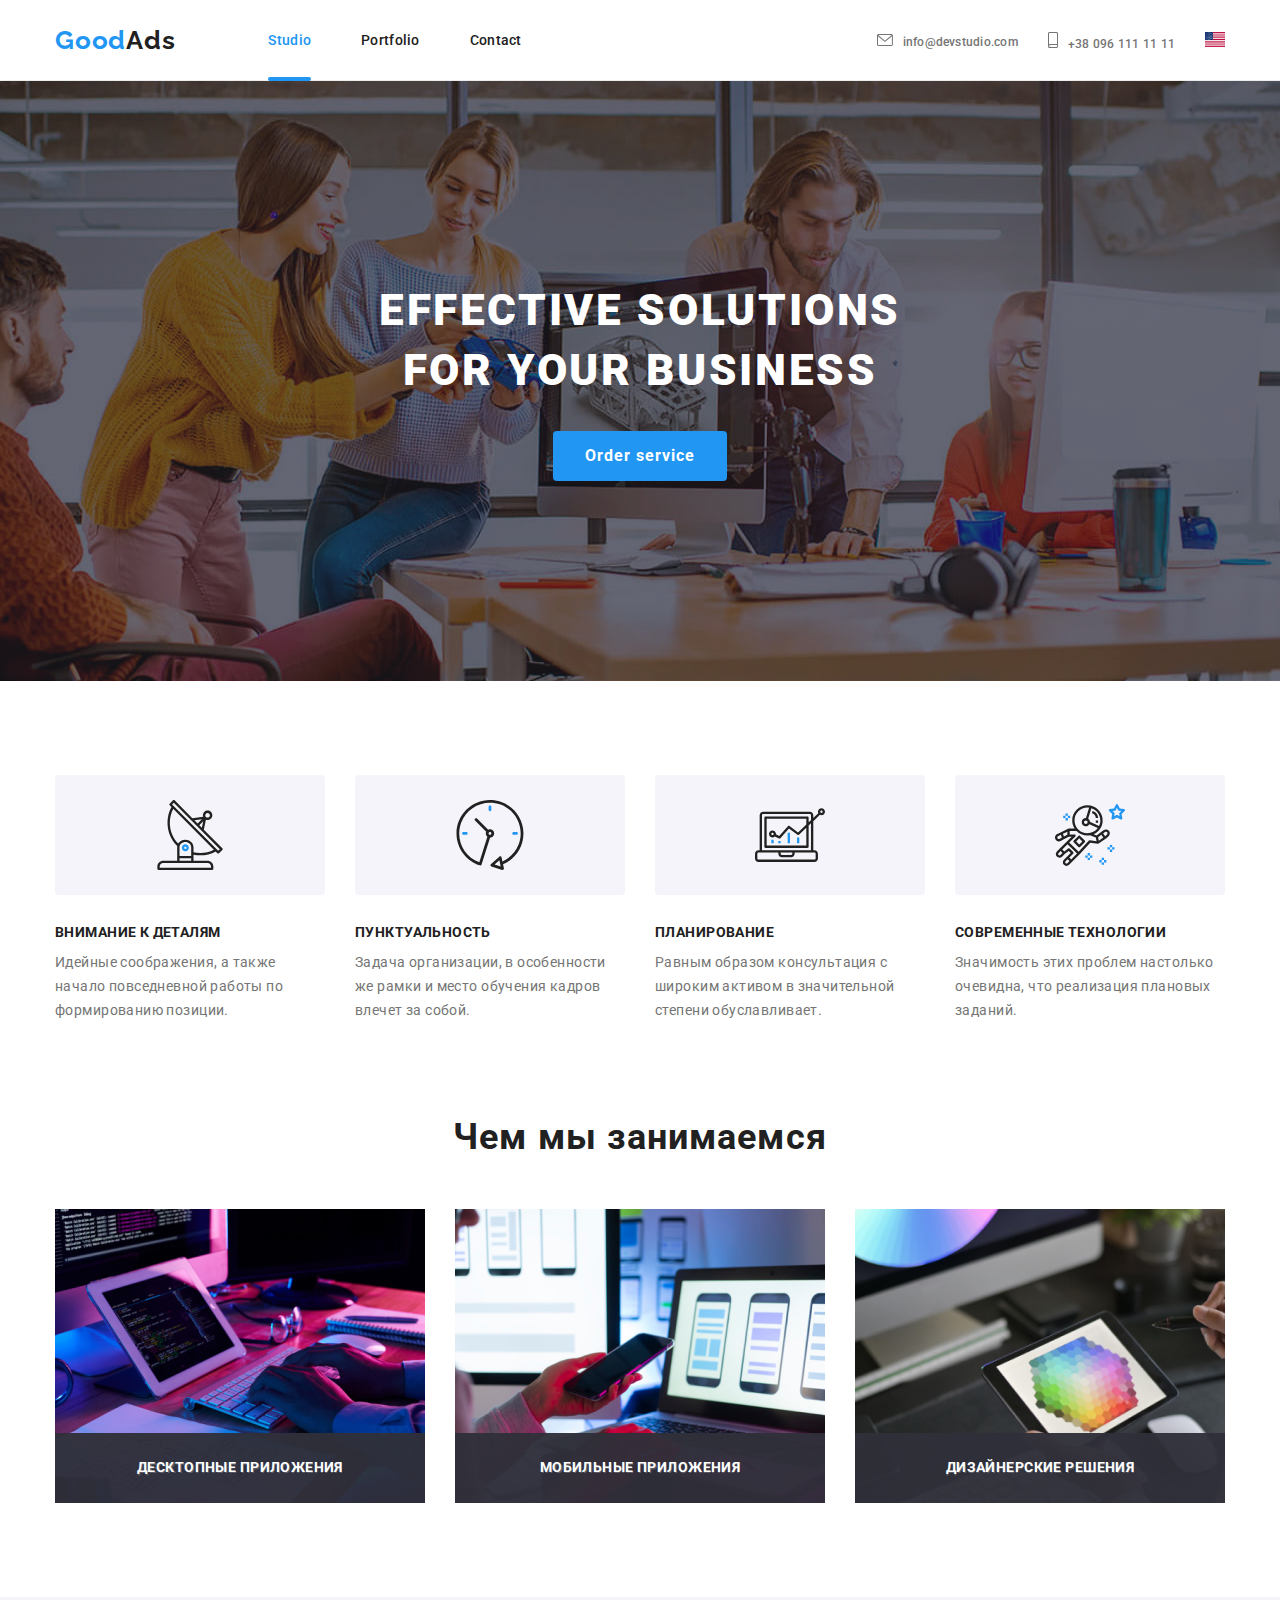
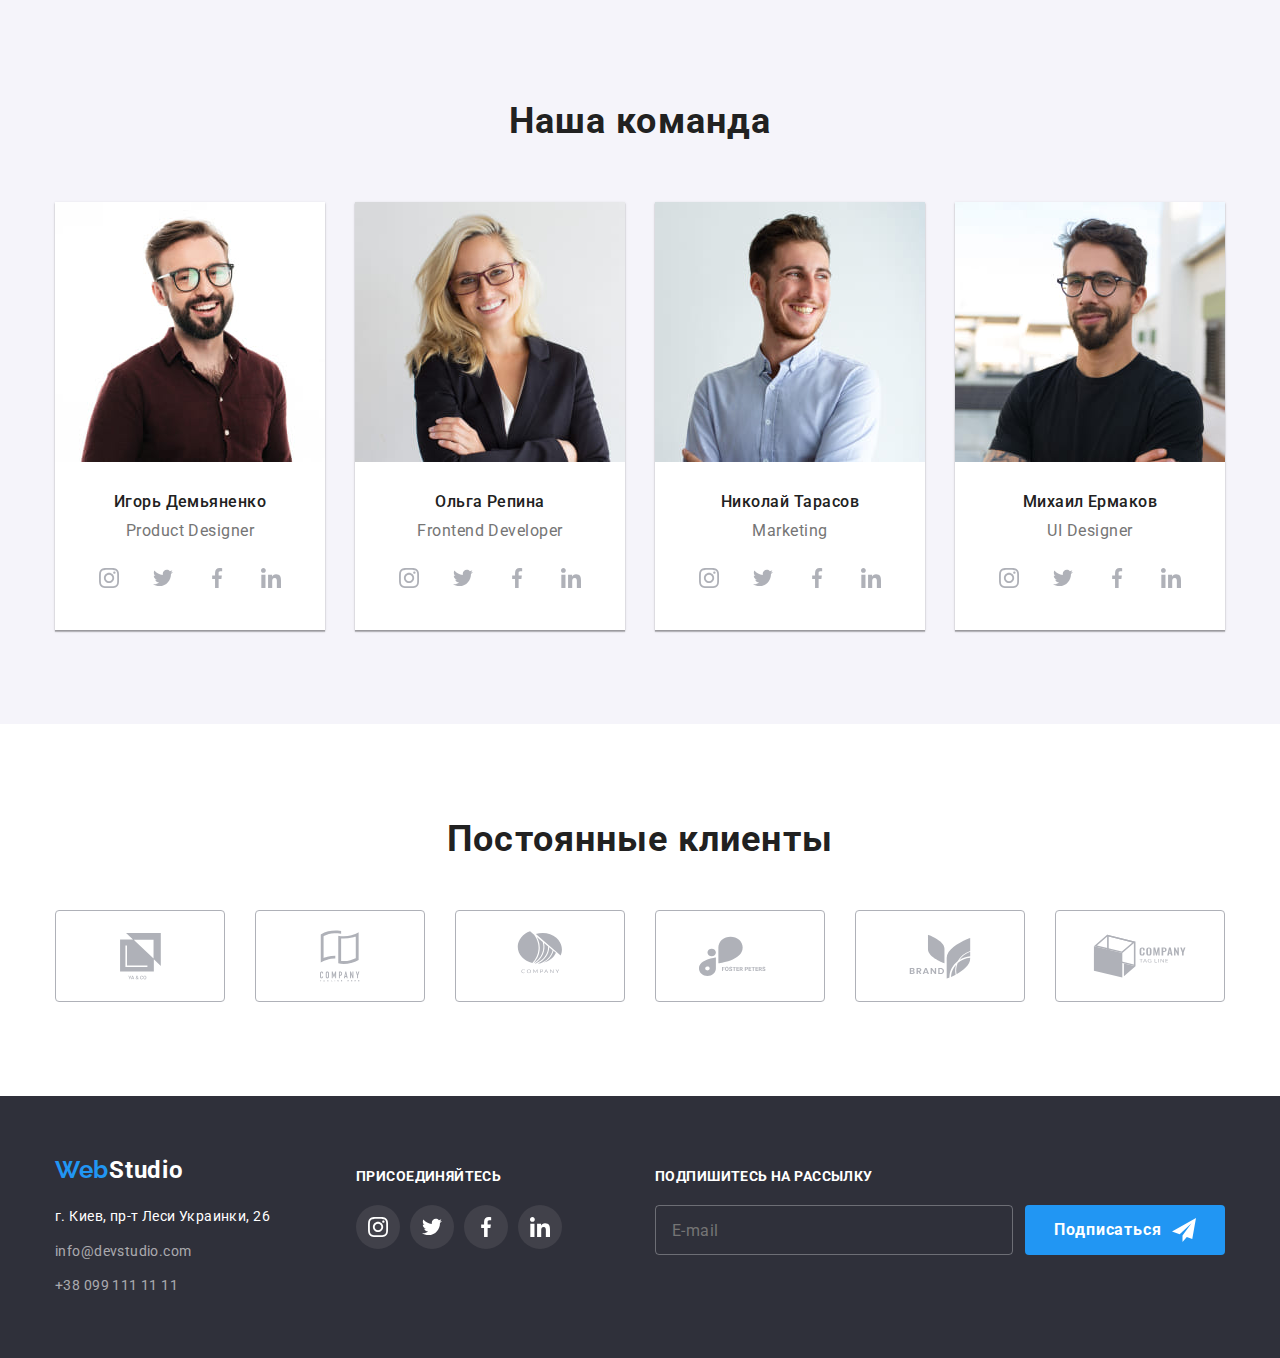
==== en/index.html @ 4e16be20 "Поправил пути" ====
<!DOCTYPE html>
<html lang="en">
<head>
    <meta charset="UTF-8">
    <meta http-equiv="X-UA-Compatible" content="IE=edge">
    <meta name="viewport" content="width=device-width, initial-scale=1.0" />
    <title>WebStudio</title>
    <link rel="preconnect" href="https://fonts.googleapis.com">
    <link rel="preconnect" href="https://fonts.gstatic.com" crossorigin>
    <link href="https://fonts.googleapis.com/css2?family=Raleway:wght@700&family=Roboto:wght@400;500;700;900&display=swap"
      rel="stylesheet">
    <link rel="stylesheet" href="https://cdnjs.cloudflare.com/ajax/libs/modern-normalize/1.1.0/modern-normalize.min.css" />
    <link rel="stylesheet" href="../css/main.min.css">
</head>

<body class="body">
  <header class="header">
  <div class="container container-main"> 
    <nav class="header__nav container-main">
        <a class="header__logo" href="#">
          <span>Good</span>Ads
        </a>

    
        <ul class="sitenav">
          <li class="sitenav__item">
            <a href="/index.html" class="sitenav__linkcurrent active">Studio</a></li>
          <li class="sitenav__item">
            <a href="/portfolio.html" class="sitenav__link">Portfolio</a></li>
          <li class="sitenav__item">
            <a href="" class="sitenav__link">Contact</a>
          </li>
        </ul>
      
<button class="open-menu-btn" icon-menu_burger>
  <svg class="menu-icon">
  <use href="../images/svg/icons.svg#icon-menu_24px"></use>
  </svg>
  </button>
      </nav>

<ul class="contact">

  <li class="contact__item">
    <a class="contact__link" href="mailto:info@devstudio.com">
      <svg class="contact__mail" width="16" height="12">
        <use href="../images/svg/icons.svg#icon-envelope"></use>
      </svg>info@devstudio.com</a>
  </li>

  <li class="contact__item">
    <a class="contact__link" href="tel:+380961111111">
      <svg class="contact__phone" width="10" height="16">
        <use href="../images/svg/icons.svg#icon-smartphone"></use>
      </svg>+38 096 111 11 11</a>
  </li>
</ul>

<ul class="lang__list">
  <li>
    
    <a href="/en/index.html">
      <img src="../images/flag/usa.png" alt="usa flag" width="20px" height="15px">
    </a>
    <ul class="sub-lang__list">
      <li>
        <a href="/ua/index.html">
          <img src="../images/flag/ua.png" alt="ua flag" width="30px" height="20px">
        </a>
      </li>
      <li>
        <a href="/index.html">
          <img src="/images/flag/ru.png" alt="ru flag" width="30px" height="20px">
        </a>
      </li>
    </ul>
  </li>
</ul>

</div>
<div class="mob-menu">
  <button class="close-menu-btn">
    <svg class="menu-iconclose">
      <use href="../images/svg/icons.svg#icon-close_24px"></use>
    </svg>
  </button>

    <div class="mob-menu-top">
      <ul class="mobmenu">
        <li class="mobmenu__item">
          <a href="/index.html" class="mobmenu__link active">Студия</a>
        </li>
        <li class="mobmenu__item">
          <a href="/portfolio.html" class="mobmenu__link">Портфолио</a>
        </li>
        <li class="mobmenu__item">
          <a href="" class="mobmenu__link">Контакты</a>
        </li>
      </ul>
      </div>
    
      <div class="mob-menu-bottom">
      <ul class="contmobmenu">
        <li class="contmobmenu__item">
          <a class="phonemobmenu" href="tel:+380961111111">+38 096 111 11 11</a>
        </li>
        <li class="contmobmenu__item">
          <a class="mailmobmenu" href="mailto:info@devstudio.com">info@devstudio.com</a>
        </li>
      </ul>

      <ul class="socialmobmenu">
        <li class="socialmobmenu__item">
          <a href="#" class="socialmobmenu__link">Instagram</a>
        </li>
        <li class="socialmobmenu__item">
          <a href="#" class="socialmobmenu__link">Twitter</a>
        </li>
        <li class="socialmobmenu__item">
          <a href="#" class="socialmobmenu__link">Facebook</a>
        </li>
        <li class="socialmobmenu__item">
          <a href="#" class="socialmobmenu__link">LinkedIn</a>
        </li>
      </ul>
</div>

</div>
    
        </div>
    </header><!--/.Header-->

<main>
  <!--Hero-->
      <section class="hero">
        <h1 class="hero__title">Effective Solutions <br>for your business</h1>
        <button class="hero__button button " type="button" data-modal-open>Order service</button>
      </section><!--/.Hero-->

      
      <section class="section section-advantages">
        <div class="container">
        
        <ul class="advantages container-main">
          <li class="advantages__item">
            <div class="advantages__div">
                <svg class="advantages__icon">
                  <use href="../images/svg/icons.svg#icon-antenna"></use>
                </svg>
          </div>
            <h3 class="advantages__title">ВНИМАНИЕ К ДЕТАЛЯМ</h3>
            <p class="advantages__text">Идейные соображения, а также начало повседневной 
              работы по формированию позиции.</p> </li>


          <li class="advantages__item">
            <div class="advantages__div">
              <svg class="advantages__icon">
                <use href="../images/svg/icons.svg#icon-clock"></use>
              </svg>
            </div>
            <h3 class="advantages__title">ПУНКТУАЛЬНОСТЬ</h3>
            <p class="advantages__text">Задача организации, в особенности 
              же рамки и место обучения кадров влечет за собой.</p>
          </li>

          <li class="advantages__item">
            <div class="advantages__div">
              <svg class="advantages__icon">
                <use href="../images/svg/icons.svg#icon-diagram"></use>
              </svg>
            </div>
            <h3 class="advantages__title">ПЛАНИРОВАНИЕ</h3>
            <p class="advantages__text">Равным образом консультация с широким активом 
              в значительной степени обуславливает.</p>
          </li>

        <li class="advantages__item">
          <div class="advantages__div">
            <svg class="advantages__icon">
              <use href="../images/svg/icons.svg#icon-astronaut"></use>
            </svg>
          </div>
          <h3 class="advantages__title">СОВРЕМЕННЫЕ ТЕХНОЛОГИИ</h3>
          <p class="advantages__text">Значимость этих проблем 
            настолько очевидна, что реализация плановых заданий.</p>
        </li>
        </ul>
        </div>
        </section>
        

        
      <section class="whatwedo section">
      <div class="container"> 
    <h2 class="whatwedo__title">Чем мы занимаемся</h2>
      <ul class="whatwedo__list container-main">
              <li class="whatwedo__item">
              <img srcset="../images/1x2x/Whatwedo/box1-1x-d.jpg 1x,
                ../images/1x2x/Whatwedo/box1-2x-d.jpg 2x," src="../images/1x2x/Whatwedo/box1-1x-d.jpg"
    alt="Печатает на клавиатуре"/>
          <h3 class="whatwedo__blocktitle">ДЕСКТОПНЫЕ ПРИЛОЖЕНИЯ</h3>
          </li>
              <li class="whatwedo__item">
              <img srcset="../images/1x2x/Whatwedo/box2-1x-d.jpg 1x,
                ../images/1x2x/Whatwedo/box2-2x-d.jpg 2x," src="../images/1x2x/Whatwedo/box2-1x-d.jpg"
                alt="Телефон в руке"/>
          <h3 class="whatwedo__blocktitle">МОБИЛЬНЫЕ ПРИЛОЖЕНИЯ</h3>
          </li>
              <li class="whatwedo__item">
              <img srcset="../images/1x2x/Whatwedo/box3-1x-d.jpg 1x,
                ../images/1x2x/Whatwedo/box3-2x-d.jpg 2x," src="../images/1x2x/Whatwedo/box3-1x-d.jpg"
                alt="Планшет в руке"/>
          <h3 class="whatwedo__blocktitle">ДИЗАЙНЕРСКИЕ РЕШЕНИЯ</h3>
          </li>

            </ul> 
            </div>
        </section> 
  

    <!-- Наша команда-->
    <section class="comand section ">
    <div class="container">
        <h2 class="comand__title">Наша команда</h2>
          <ul class="comands container-main">

          <li class="comand__item">
            <picture>
            <source srcset="../images/1x2x/OurComand/Desktop/igor-1x-d.jpg 1x,
                        ../images/1x2x/OurComand/Desktop/igor-2x-d.jpg 2x" media="(min-width:1200px)">
            
                        <source srcset="../images/1x2x/OurComand/Tablet/igor1x-tab.jpg 1x,
                          ../images/1x2x/OurComand/Tablet/igor2x-tab.jpg 2x" media="(min-width:768px)">
            
                          <source srcset="../images/1x2x/OurComand/Mobile/igor1xmob.jpg 1x,
                            ../images/1x2x/OurComand/Mobile/igor2xmob.jpg 2x" media="(min-width:320px)">
                        <img src="../images/1x2x/OurComand/Desktop/igor-1x-d.jpg"
              alt="Игорь Демьяненко"/>
            </picture>
          
            <div class="professions">
            <h3 class="professions__name">Игорь Демьяненко</h3>
          <p class="professions__item">Product Designer</p>
          <ul class="sociallist">
            <li class="sociallist__item">
            <a href="" class="sociallist__link">
            <svg class="sociallist__icon" width="20" height="20">
              <use href="../images/svg/icons.svg#icon-instagram"></use>
            </svg>
            </a>
            </li>
            <li class="sociallist__item">
            <a href="" class="sociallist__link">
            <svg class="sociallist__icon" width="20" height="20">
              <use href="../images/svg/icons.svg#icon-twitter"></use>
            </svg>
            </a>
            </li>
            <li class="sociallist__item">
            <a href="" class="sociallist__link">
            <svg class="sociallist__icon" width="20" height="20">
              <use href="../images/svg/icons.svg#icon-facebook"></use>
            </svg>
            </a>
            </li>
            <li class="sociallist__item">
            <a href="" class="sociallist__link">
            <svg class="sociallist__icon" width="20" height="20">
              <use href="../images/svg/icons.svg#icon-linkedin"></use>
            </svg>
            </a>
            </li>
          </ul>
          </div>
        </li>

          
          <li class="comand__item">
            <picture>
              <source srcset="../images/1x2x/OurComand/Desktop/olga-1x-d.jpg 1x,
                                    ../images/1x2x/OurComand/Desktop/olga-2x-d.jpg 2x" media="(min-width:1200px)">
            
              <source srcset="../images/1x2x/OurComand/Tablet/olga1x-tab.jpg 1x,
                                      ../images/1x2x/OurComand/Tablet/olga2x-tab.jpg 2x" media="(min-width:768px)">
            
              <source srcset="../images/1x2x/OurComand/Mobile/olga1xmob.jpg 1x,
                                        ../images/1x2x/OurComand/Mobile/olga2xmob.jpg 2x" media="(min-width:320px)">
              <img src="../images/1x2x/OurComand/Desktop/olga-1x-d.jpg" alt="Ольга Демьяненко" />
            </picture>
            <div class="professions">
            <h3 class="professions__name">Ольга Репина</h3>
          <p class="professions__item">Frontend Developer</p>
          <ul class="sociallist">
            <li class="sociallist__item">
              <a href="" class="sociallist__link">
                <svg class="sociallist__icon" width="20" height="20">
                  <use href="../images/svg/icons.svg#icon-instagram"></use>
                </svg>
              </a>
            </li>
            <li class="sociallist__item">
              <a href="" class="sociallist__link">
                <svg class="sociallist__icon" width="20" height="20">
                  <use href="../images/svg/icons.svg#icon-twitter"></use>
                </svg>
              </a>
            </li>
            <li class="sociallist__item">
              <a href="" class="sociallist__link">
                <svg class="sociallist__icon" width="20" height="20">
                  <use href="../images/svg/icons.svg#icon-facebook"></use>
                </svg>
              </a>
            </li>
            <li class="sociallist__item">
              <a href="" class="sociallist__link">
                <svg class="sociallist__icon" width="20" height="20">
                  <use href="../images/svg/icons.svg#icon-linkedin"></use>
                </svg>
              </a>
            </li>
          </ul>
        </div>
        </li>

          <li class="comand__item">
            <picture>
              <source srcset="../images/1x2x/OurComand/Desktop/nikolay-1x-d.jpg 1x,
                                                ../images/1x2x/OurComand/Desktop/nikolay-2x-d.jpg 2x" media="(min-width:1200px)">
            
              <source srcset="../images/1x2x/OurComand/Tablet/nikolay1x-tab.jpg 1x,
                                                  ../images/1x2x/OurComand/Tablet/nikolay2x-tab.jpg 2x" media="(min-width:768px)">
            
              <source srcset="../images/1x2x/OurComand/Mobile/nik1xmob.jpg 1x,
                                                    ../images/1x2x/OurComand/Mobile/nik2xmob.jpg 2x" media="(min-width:320px)">
              <img src="../images/1x2x/OurComand/Desktop/nikolay-1x-d.jpg" alt="Николай Тарасов" />
            </picture>
          <div class="professions">
            <h3 class="professions__name">Николай Тарасов</h3>
          <p class="professions__item">Marketing</p>
          <ul class="sociallist">
            <li class="sociallist__item">
              <a href="" class="sociallist__link">
                <svg class="sociallist__icon" width="20" height="20">
                  <use href="../images/svg/icons.svg#icon-instagram"></use>
                </svg>
              </a>
            </li>
            <li class="sociallist__item">
              <a href="" class="sociallist__link">
                <svg class="sociallist__icon" width="20" height="20">
                  <use href="../images/svg/icons.svg#icon-twitter"></use>
                </svg>
              </a>
            </li>
            <li class="sociallist__item">
              <a href="" class="sociallist__link">
                <svg class="sociallist__icon" width="20" height="20">
                  <use href="../images/svg/icons.svg#icon-facebook"></use>
                </svg>
              </a>
            </li>
            <li class="sociallist__item">
              <a href="" class="sociallist__link">
                <svg class="sociallist__icon" width="20" height="20">
                  <use href="../images/svg/icons.svg#icon-linkedin"></use>
                </svg>
              </a>
            </li>
          </ul>
        </div>
        </li>

          <li class="comand__item">
            <picture>
              <source srcset="../images/1x2x/OurComand/Desktop/mixail-1x-d.jpg 1x,
                                ../images/1x2x/OurComand/Desktop/mixail-2x-d.jpg 2x" media="(min-width:1200px)">
            
              <source srcset="../images/1x2x/OurComand/Tablet/mixail1x-tab.jpg 1x,
                                ../images/1x2x/OurComand/Tablet/mixail2x-tab.jpg 2x" media="(min-width:768px)">
            
              <source srcset="../images/1x2x/OurComand/Mobile/mix1xmob.jpg 1x,
                                ../images/1x2x/OurComand/Mobile/mix2xmob.jpg 2x" media="(min-width:320px)">
              <img src="../images/1x2x/OurComand/Desktop/mixail-1x-d.jpg" alt="Михаил Ермаков" />
            </picture>
          <div class="professions">
            <h3 class="professions__name">Михаил Ермаков</h3>
          <p class="professions__item">UI Designer</p>
          <ul class="sociallist">
            <li class="sociallist__item">
              <a href="" class="sociallist__link">
                <svg class="sociallist__icon" width="20" height="20">
                  <use href="../images/svg/icons.svg#icon-instagram"></use>
                </svg>
              </a>
            </li>
            <li class="sociallist__item">
              <a href="" class="sociallist__link">
                <svg class="sociallist__icon" width="20" height="20">
                  <use href="../images/svg/icons.svg#icon-twitter"></use>
                </svg>
              </a>
            </li>
            <li class="sociallist__item">
              <a href="" class="sociallist__link">
                <svg class="sociallist__icon" width="20" height="20">
                  <use href="../images/svg/icons.svg#icon-facebook"></use>
                </svg>
              </a>
            </li>
            <li class="sociallist__item">
              <a href="" class="sociallist__link">
                <svg class="sociallist__icon" width="20" height="20">
                  <use href="../images/svg/icons.svg#icon-linkedin"></use>
                </svg>
              </a>
            </li>
          </ul>
          </div>
        </li>
      </ul>
      </div>
      </section> 
      
</main>
      <!-- /Наша команда-->
      
      <!-- Постоянные клиенты-->
  
      <section class="clients">
        <div class="container">
    <h2 class="сlients__title">Постоянные клиенты</h2>
    <ul class="clients__list">
      
      <li class="clients__item">
        <a href="" class="clients__link">
          <svg class="clients__icon" width="41" height="46.7">
            <use href="../images/svg/icons.svg#icon-group1"></use>
          </svg>
        </a>
        </li>

        <li class="clients__item">
          <a href="" class="clients__link">
            <svg class="clients__icon" width="40" height="52">
              <use href="../images/svg/icons.svg#icon-group2"></use>
            </svg>
          </a>
        </li>

        <li class="clients__item">
          <a href="" class="clients__link">
            <svg class="clients__icon" width="54" height="64">
              <use href="../images/svg/icons.svg#icon-group3"></use>
            </svg>
          </a>
        </li>

        <li class="clients__item">
          <a href="" class="clients__link">
            <svg class="clients__icon" width="84.44" height="40.62">
              <use href="../images/svg/icons.svg#icon-group4"></use>
            </svg>
          </a>
        </li>

        <li class="clients__item">
          <a href="" class="clients__link">
            <svg class="clients__icon" width="62.54" height="45.43">
              <use href="../images/svg/icons.svg#icon-group5"></use>
            </svg>
          </a>
        </li>

        <li class="clients__item">
          <a href="" class="clients__link">
            <svg class="clients__icon" width="93.79" height="43.93">
              <use href="../images/svg/icons.svg#icon-group6"></use>
            </svg>
          </a>
        </li></ul>  
      </div>
  </section>


<!-- /Наша команда-->

  <!--Footer-->

<footer class="footer">

  <div class="container">

      <div class="footeradress"> 
          <a class="footeradress__logo" href="#">
            <span>Web</span>Studio
          </a>
          <address class="adress">
            <ul class="adresslist">
              <li class="adresslist__item">
                <a class="adresslist__title" href="#">г. Киев, пр-т Леси Украинки, 26</a></li>
              <li class="adresslist__item">
                <a class="adresslist-post" href="mailto:info@devstudio.com">info@devstudio.com</a></li>
              <li class="adresslist__item">
                <a class="adresslist-tel" href="tel:+380991111111">+38 099 111 11 11</a></li>
              </ul>  
          </address>
            </div>

        <div class="footersocial">
          <h3 class="footersocial__title">ПРИСОЕДИНЯЙТЕСЬ</h3>
          <ul class="footersocial__list">
            <li class="footersocial__item">
              <a href="" class="footersocial__link">
                <svg class="footersocial__icon" width="20" height="20">
                  <use href="../images/svg/icons.svg#icon-instagram"></use>
                </svg>
              </a>
            </li>
        
            <li class="footersocial__item">
              <a href="" class="footersocial__link">
                <svg class="footersocial__icon" width="20" height="20">
                  <use href="../images/svg/icons.svg#icon-twitter"></use>
                </svg>
              </a>
            </li>
        
            <li class="footersocial__item">
              <a href="" class="footersocial__link">
                <svg class="footersocial__icon" width="20" height="20">
                  <use href="../images/svg/icons.svg#icon-facebook"></use>
                </svg>
              </a>
            </li>
        
            <li class="footersocial__item">
              <a href="" class="footersocial__link">
                <svg class="footersocial__icon" width="20" height="20">
                  <use href="../images/svg/icons.svg#icon-linkedin"></use>
                </svg>
              </a>
            </li>
        </ul>
    </div> 
  
    <!--/container-->

    <div class="footerform">
      <form class="footerform__class">
        <h3 class="footerform__title">ПОДПИШИТЕСЬ НА РАССЫЛКУ</h3>
        <input type="email" class="input-email" name="mail" id="mailfooter" placeholder="E-mail"/>

        <button type="submit" class="formfooter buttonform ">
          Подписаться
          <svg class="formfooter__icon" width="24" height="24">
            <use href="../images/svg/icons.svg#icon-icon-send-1"></use>
          </svg>
        </button>
      </form>
        </div>
        </div>
      </footer>

<div class="backdrop is-hidden" data-modal>
  <div class="modal">
    <button type="button" class="modal__close" data-modal-close>
      <svg class="modal__icon" width="18" height="18">
        <use href="../images/svg/icons.svg#icon-close-black-18dp-2-1-1"></use>
      </svg>
    </button>
    <div class="modalform">
  <h3 class="modalform__title">Оставьте свои данные, мы вам перезвоним</h3>
  <form action="#" class="form">
    <div class="form-field">
      <label for="name" class="form-label">Имя</label>
      <div class="svgwrap">
          <input 
          type="text" 
          class="form-input" 
          name="name" 
          id="name" 
          />
      <svg class="input-icon" width="18" height="18">
      <use href="../images/svg/icons.svg#icon-person-black-18dp"></use>
      </svg>
        </div>
      </div>

      <div class="form-field">
        <label for="phone" class="form-label">Телефон</label>
        <div class="input-svg-wrap">
          <input type="text" class="form-input" name="phone" id="phone" />
          <svg class="input-icon" width="18" height="18">
            <use href="../images/svg/icons.svg#icon-phone-black-18dp"></use>
          </svg>
        </div>
      </div>

        <div class="form-field">
          <label for="mail" class="form-label">Почта</label>
          <div class="input-svg-wrap">
            <input type="text" class="form-input" name="mail" id="mail" />
            <svg class="input-icon" width="18" height="18">
              <use href="/images/svg/icons.svg#icon-email-black-18dp"></use>
            </svg>
          </div>
        </div>

      <div class="form-field">
        <label for="comment" class="form-label">Комментарий</label>
        <textarea
        name="comment" 
        class="coment"
        id="comment" 
        placeholder="Введите текст"
        maxlength="10"
        ></textarea>
      </div>

      <div class="agreementsubmit">
        <div class="agreementfield">
          <input 
          type="checkbox" 
          name="policy" 
          id="modal-check" 
          class="modal-check is-hidden">  
          <label for="modal-check" class="modalchecktext">
          Соглашаюсь с рассылкой и принимаю 
          <span class="modalchecktext__span">
            <a href="#" class="modalchecktext__link">Условия договора</a>
            </span>
          </label> 
        </div>
        <button type="submit" class="modalchecktext__button">Отправить
      </button>
      </div>
    </form>
  </div>
</div>
</div>

<script src="/js/modal.js"></script>
<script src="/js/menu.js"></script>


  </body>
</html>
---- css/main.min.css ----
:root{--main-text-color: #757575;--second-text-color: #212121;--accent-text-color: #2196f3;--background-color: #2f303a;--text-color: #ffffff;--background-text-color: #0f5996;--section-color: #f5f4fa;--border-bottom: #ececec;--border-portfolio-cards: #eeeeee}body{background-color:var(--text-color);font-family:Roboto, -apple-system, BlinkMacSystemFont, avenir next, avenir, segoe ui, helvetica neue, helvetica, Ubuntu, roboto, noto, arial, sans-serif;color:var(--main-text-color)}p,h1,h2,h3,h4,h5,h6{margin:0}ul{margin:0;padding:0}html{-webkit-box-sizing:border-box;box-sizing:border-box}*,*::before,*::after{-webkit-box-sizing:inherit;box-sizing:inherit}ul{list-style:none}.section{padding-top:60px;padding-bottom:60px}@media screen and (min-width: 1200px){.section{padding-top:94px;padding-bottom:94px}}picture,picture img{display:block;width:100%;height:auto}.container{margin-left:auto;margin-right:auto;padding-left:15px;padding-right:15px;width:100%;max-width:1200px}@media screen and (min-width: 480px){.container{width:480px}}@media screen and (min-width: 768px){.container{width:768px}}@media screen and (min-width: 1200px){.container{width:1200px}}@media screen and (min-width: 768px){.container-footer{display:-webkit-box;display:-ms-flexbox;display:flex}}.container-main{position:relative}@media screen and (min-width: 768px){.container-main{display:-webkit-box;display:-ms-flexbox;display:flex}}.header__logo{display:block;margin-top:16px;margin-bottom:16px;font-family:raleway;font-weight:700;font-size:24px;line-height:1.17;color:var(--second-text-color);text-decoration:none;letter-spacing:0.03em;-webkit-transition:color 250ms linear;transition:color 250ms linear;-webkit-transition-timing-function:cubic-bezier(0.4, 0, 0.2, 1);transition-timing-function:cubic-bezier(0.4, 0, 0.2, 1)}@media screen and (min-width: 768px){.header__logo{margin-top:26px;margin-bottom:26px}}@media screen and (min-width: 1200px){.header__logo{font-size:26px;margin-top:25px;margin-bottom:25px}}.header__logo span{color:var(--accent-text-color)}.header__logo span:hover{color:var(--accent-text-color)}.footeradress__logo{font-weight:700;font-size:24px;line-height:1.17;letter-spacing:0.03em;color:var(--text-color);text-decoration:none;cursor:default;-webkit-transition:color 250ms linear;transition:color 250ms linear;-webkit-transition-timing-function:cubic-bezier(0.4, 0, 0.2, 1);transition-timing-function:cubic-bezier(0.4, 0, 0.2, 1)}@media screen and (width: 768px){.footeradress__logo{font-size:26px;line-height:1.19}}.footeradress__logo:hover{color:var(--accent-text-color)}.footeradress__logo span{font-family:Raleway;font-weight:700;font-size:24px;line-height:1.17;letter-spacing:0.03em;color:var(--accent-text-color)}@media screen and (width: 768px){.footeradress__logo span{font-size:26px;line-height:1.19}}.backdrop{overflow-y:auto;width:100vw;height:100vh;background-color:rgba(23,26,36,0.2);position:fixed;top:0;left:0;-webkit-transition:opacity 250ms, visibility 250ms;transition:opacity 250ms, visibility 250ms;-webkit-transition-timing-function:cubic-bezier(0.4, 0, 0.2, 1);transition-timing-function:cubic-bezier(0.4, 0, 0.2, 1)}.modal{width:calc(100% - 30px);max-width:450px;min-height:581px;background-color:var(--text-color);border-radius:5px;position:fixed;top:50%;left:50%;-webkit-transform:scale(1) rotate(0) translate(-50%, -50%);transform:scale(1) rotate(0) translate(-50%, -50%);-webkit-transition:-webkit-transform 250ms;transition:-webkit-transform 250ms;transition:transform 250ms;transition:transform 250ms, -webkit-transform 250ms;-webkit-transition-timing-function:cubic-bezier(0.4, 0, 0.2, 1);transition-timing-function:cubic-bezier(0.4, 0, 0.2, 1)}.backdrop.is-hidden .modal{-webkit-transform:scale(1.5) rotate(270deg);transform:scale(1.5) rotate(270deg)}@media screen and (min-width: 1200px){.modal{max-width:528px}}.modal__close{position:absolute;top:10px;right:10px;width:30px;height:30px;background-color:transparent;border-radius:50%;border:1px solid rgba(0,0,0,0.1);display:-webkit-box;display:-ms-flexbox;display:flex;-webkit-box-align:center;-ms-flex-align:center;align-items:center;-webkit-box-pack:center;-ms-flex-pack:center;justify-content:center;cursor:pointer;-webkit-transition:border-color 250ms;transition:border-color 250ms;-webkit-transition-timing-function:cubic-bezier(0.4, 0, 0.2, 1);transition-timing-function:cubic-bezier(0.4, 0, 0.2, 1)}.modal__close:focus .modal__icon,.modal__close:hover .modal__icon{fill:#2196f3}.modal__icon{-webkit-transition:fill 250ms linear;transition:fill 250ms linear;-webkit-transition-timing-function:cubic-bezier(0.4, 0, 0.2, 1);transition-timing-function:cubic-bezier(0.4, 0, 0.2, 1)}.is-hidden{visibility:hidden;opacity:0;pointer-events:none;position:absolute}.modalform{padding-top:40px;padding-left:40px;padding-right:30px}@media screen and (min-width: 768px){.modalform{padding-top:46px;padding-left:41px;padding-right:39px}}.modalform__title{padding-bottom:12px;font-weight:bold;font-size:20px;line-height:1.5;letter-spacing:0.03em;color:var(--second-text-color);text-align:center}.form-input{border:1px solid rgba(33,33,33,0.2);padding-left:42px;border-radius:4px;outline:none;width:100%;height:40px;-webkit-transition:border-color 250ms linear;transition:border-color 250ms linear;-webkit-transition-timing-function:cubic-bezier(0.4, 0, 0.2, 1);transition-timing-function:cubic-bezier(0.4, 0, 0.2, 1)}.form-input:focus{border-color:var(--accent-text-color);fill:var(--accent-text-color)}.coment{border:1px solid rgba(33,33,33,0.2);padding-top:0;padding:12px 16px;border-radius:4px;outline:none;width:100%;height:120px;resize:none}.coment:focus{border-color:var(--accent-text-color)}textarea::-webkit-input-placeholder{font-size:14px;letter-spacing:0.01em;color:rgba(117,117,117,0.5)}textarea:-ms-input-placeholder{font-size:14px;letter-spacing:0.01em;color:rgba(117,117,117,0.5)}textarea::-ms-input-placeholder{font-size:14px;letter-spacing:0.01em;color:rgba(117,117,117,0.5)}textarea::placeholder{font-size:14px;letter-spacing:0.01em;color:rgba(117,117,117,0.5)}.form-label{position:absolute;padding-bottom:10px;bottom:100%;left:0px;font-weight:400;font-size:12px;line-height:1.2px;letter-spacing:0.01em;color:var(--main-text-color)}.form-input:focus+.form-label{color:royalblue}.form-field{margin-top:30px;position:relative;-webkit-transition:color 250ms linear;transition:color 250ms linear;-webkit-transition-timing-function:cubic-bezier(0.4, 0, 0.2, 1);transition-timing-function:cubic-bezier(0.4, 0, 0.2, 1)}.form-field:focus{fill:var(--accent-text-color)}.input-icon{position:absolute;margin-left:12px;top:50%;-webkit-transform:translateY(-50%);transform:translateY(-50%);left:5px}.svgwrap{position:relative}.agreementfield{padding-left:auto;padding-right:auto}.modalchecktext{display:block;margin-top:8px;margin-bottom:30px;text-align:center;font-size:12px;letter-spacing:0.03em;color:var(--main-text-color)}@media screen and (min-width: 1200px){.modalchecktext{font-size:14px}}.modalchecktext::before{content:"";width:16px;height:15px;border:solid 2px #000000;margin-right:5px;display:inline-block;border-radius:2px}.modal-check:checked+.modalchecktext::before{background-image:url(../images/check-box/check.svg);background-position:center;background-size:cover;background-repeat:no-repeat;border:none}.modal-check:checked+.modalchecktext::before{background-image:url(../images/check-box/check.svg);background-position:center;background-size:cover;background-repeat:no-repeat;border:none}.modalchecktext__span{text-decoration-skip-ink:none;padding-left:4px}.modalchecktext__link{text-decoration-skip-ink:none;color:var(--accent-text-color)}.checkbox-icon{margin-right:8px;display:inline-block;width:16px;height:15px}.modalchecktext__button{display:block;margin-left:auto;margin-right:auto;margin-bottom:40px;border:none;border-radius:4px;width:200px;height:50px;background-color:var(--accent-text-color);font-family:Roboto;font-weight:bold;font-size:16px;line-height:1.9;text-align:center;letter-spacing:0.06em;color:var(--text-color);cursor:pointer;-webkit-transition:color 250ms linear, background-color 250ms linear;transition:color 250ms linear, background-color 250ms linear;-webkit-transition-timing-function:cubic-bezier(0.4, 0, 0.2, 1);transition-timing-function:cubic-bezier(0.4, 0, 0.2, 1)}.modalchecktext__button:hover,.modalchecktext__button:focus{background:var(--background-text-color);-webkit-box-shadow:0px 3px 1px rgba(0,0,0,0.1),0px 1px 2px rgba(0,0,0,0.08),0px 2px 2px rgba(0,0,0,0.12);box-shadow:0px 3px 1px rgba(0,0,0,0.1),0px 1px 2px rgba(0,0,0,0.08),0px 2px 2px rgba(0,0,0,0.12)}.button{display:-webkit-box;display:-ms-flexbox;display:flex;margin-bottom:50px;margin-left:auto;margin-right:auto;-webkit-box-pack:center;-ms-flex-pack:center;justify-content:center}.portfolio{padding-top:45px}@media screen and (min-width: 768px){.portfolio{padding-top:60px;padding-bottom:60px}}@media screen and (min-width: 1200px){.portfolio{padding-top:94px;padding-bottom:94px}}.portfoliobutton{-ms-flex-wrap:wrap;flex-wrap:wrap;-webkit-box-pack:left;-ms-flex-pack:left;justify-content:left;margin-bottom:40px}@media screen and (min-width: 768px){.portfoliobutton{-ms-flex-wrap:nowrap;flex-wrap:nowrap;-webkit-box-pack:center;-ms-flex-pack:center;justify-content:center;margin-bottom:30px}}@media screen and (min-width: 1200px){.portfoliobutton{margin-bottom:20px}}.portfoliobutton__item{padding-top:15px}@media screen and (min-width: 768px){.portfoliobutton__item{padding-top:0}}.portfoliobutton__item+.portfoliobutton__item{padding-left:8px}.portfoliobutton__item:nth-child(3n+4){padding-left:0}@media screen and (min-width: 768px){.portfoliobutton__item:nth-child(3n+4){padding-left:8px}}.portfoliobutton__button{border:none;border-radius:4px;padding-left:22px;padding-right:22px;padding-top:6px;padding-bottom:6px;cursor:pointer;background-color:var(--section-color);font-family:Roboto;font-weight:500;font-size:16px;line-height:1.6;text-align:center;letter-spacing:0.03em;color:var(--second-text-color);-webkit-transition:color 250ms linear, background-color 250ms linear;transition:color 250ms linear, background-color 250ms linear;-webkit-transition-timing-function:cubic-bezier(0.4, 0, 0.2, 1);transition-timing-function:cubic-bezier(0.4, 0, 0.2, 1)}.portfoliobutton__button:hover,.portfoliobutton__buttonfocus{background:var(--accent-text-color);color:var(--text-color);-webkit-box-shadow:0px 3px 1px rgba(0,0,0,0.1),0px 1px 2px rgba(0,0,0,0.08),0px 2px 2px rgba(0,0,0,0.12);box-shadow:0px 3px 1px rgba(0,0,0,0.1),0px 1px 2px rgba(0,0,0,0.08),0px 2px 2px rgba(0,0,0,0.12)}.adresslist__title{display:block;margin-bottom:9px;font-weight:400;font-size:14px;line-height:1.8;letter-spacing:0.03em;color:var(--text-color);text-decoration:none;cursor:default;-webkit-transition:color 250ms linear;transition:color 250ms linear;-webkit-transition-timing-function:cubic-bezier(0.4, 0, 0.2, 1);transition-timing-function:cubic-bezier(0.4, 0, 0.2, 1)}.adresslist__title:hover,.adresslist__title:focus{color:var(--accent-text-color)}.adresslist-post{display:block;margin-bottom:9px;font-weight:400;font-size:14px;line-height:1.8;letter-spacing:0.03em;color:rgba(255,255,255,0.6);text-decoration:none;cursor:default;-webkit-transition:color 250ms linear;transition:color 250ms linear;-webkit-transition-timing-function:cubic-bezier(0.4, 0, 0.2, 1);transition-timing-function:cubic-bezier(0.4, 0, 0.2, 1)}.adresslist-post:hover{color:var(--accent-text-color);text-decoration:none;opacity:0.6}.adresslist-tel{display:block;margin-bottom:0;font-weight:400;font-size:14px;line-height:1.8;letter-spacing:0.03em;color:rgba(255,255,255,0.6);text-decoration:none;cursor:default;-webkit-transition:color 250ms linear;transition:color 250ms linear;-webkit-transition-timing-function:cubic-bezier(0.4, 0, 0.2, 1);transition-timing-function:cubic-bezier(0.4, 0, 0.2, 1)}.adresslist-tel:hover,.adresslist-tel:focus{color:var(--accent-text-color)}.header{border-bottom:1px solid var(--border-bottom)}.header__nav{display:-webkit-box;display:-ms-flexbox;display:flex;-webkit-box-align:center;-ms-flex-align:center;align-items:center;-webkit-box-pack:justify;-ms-flex-pack:justify;justify-content:space-between}@media screen and (min-width: 768px){.header__nav{display:-webkit-box;display:-ms-flexbox;display:flex;-webkit-box-pack:left;-ms-flex-pack:left;justify-content:left;-webkit-box-align:start;-ms-flex-align:start;align-items:flex-start}}.sitenav{display:none;margin-left:93px;font-weight:500;font-size:14px;letter-spacing:0.02em;text-decoration:none}@media screen and (min-width: 768px){.sitenav{display:-webkit-box;display:-ms-flexbox;display:flex}.sitenav .sitenav__item{margin-top:32px}.sitenav .sitenav__link{color:var(--second-text-color);text-decoration:none;-webkit-transition:color 250ms linear;transition:color 250ms linear;-webkit-transition-timing-function:cubic-bezier(0.4, 0, 0.2, 1);transition-timing-function:cubic-bezier(0.4, 0, 0.2, 1)}.sitenav .sitenav__item+.sitenav__item{margin-left:50px}}.sitenav .active::after{content:"";width:100%;height:4px;background-color:var(--accent-text-color);border-radius:2px;position:absolute;left:0;bottom:-33px;pointer-events:none}.sitenav .sitenav__linkcurrent{color:var(--accent-text-color);display:block;text-decoration:none;position:relative}.sitenav .sitenav .sitenav .sitenav__linkcurrent{color:var(--accent-text-color)}.sitenav .sitenav__link{display:block;text-decoration:none}.sitenav .sitenav .sitenav__link:hover,.sitenav .sitenav .sitenav__link:focus{color:var(--accent-text-color)}.open-menu-btn{background:none;border-color:transparent;border:none;padding:0;margin-right:8px;margin-left:auto}@media screen and (min-width: 768px){.open-menu-btn{display:none}}.close-menu-btn{background:none;border-color:transparent;margin-left:auto}@media screen and (min-width: 768px){.close-menu-btn{display:none}}.menu-icon{width:24px;height:16px}.menu-iconclose{width:18px;height:18px}.close-menu-btn{margin-top:0;padding-right:10px;padding-left:10px;padding:0 10px;background:none;border:none;display:block;margin-left:auto;-webkit-transition:color 250ms linear, border-color 250ms;transition:color 250ms linear, border-color 250ms;-webkit-transition-timing-function:cubic-bezier(0.4, 0, 0.2, 1);transition-timing-function:cubic-bezier(0.4, 0, 0.2, 1)}.close-menu-btn:hover,.close-menu-btn:focus{fill:var(--accent-text-color)}.mob-menu{display:none;position:fixed;text-align:left;top:0;left:0;width:100vw;height:100vh;z-index:999;padding-top:21px;padding-bottom:48px;padding-left:40px;padding-right:15px;background-color:#ffffff}@media screen and (min-width: 768px){.mob-menu{display:none;position:static;background-color:initial;top:auto;width:auto;height:auto;z-index:5}}.mob-menu.is-open{display:-webkit-box;display:-ms-flexbox;display:flex;-webkit-box-orient:vertical;-webkit-box-direction:normal;-ms-flex-direction:column;flex-direction:column}.mobmenu__item{padding-bottom:32px}.mob-menu-top{margin-top:0}.mob-menu-bottom{margin-top:auto}.mobmenu__link{font-size:40px;font-weight:500;color:#000000;text-decoration:none;line-height:1, 2;letter-spacing:0.02em}.mobmenu__link:active{color:var(--accent-text-color)}.menu{display:-webkit-box;display:-ms-flexbox;display:flex;-webkit-box-orient:vertical;-webkit-box-direction:normal;-ms-flex-direction:column;flex-direction:column;-webkit-box-pack:justify;-ms-flex-pack:justify;justify-content:space-between;height:100%;padding-left:0;padding-right:0;padding-top:0}.contmobmenu__item{margin-top:32px}.socialmobmenu{display:-webkit-box;display:-ms-flexbox;display:flex;-ms-flex-wrap:wrap;flex-wrap:wrap;margin-top:64px}.socialmobmenu__link{font-size:18px;font-weight:500;line-height:1.22;letter-spacing:0.02em;color:var(--accent-text-color);padding-right:10px;padding-left:10px;-webkit-transition:color 250ms cubic-bezier(0.4, 0, 0.2, 1);transition:color 250ms cubic-bezier(0.4, 0, 0.2, 1);text-decoration:none}.socialmobmenu__item{border-right:solid #757575 1px}.socialmobmenu__item:first-child .socialmobmenu__link{padding-left:0}.socialmobmenu__item:last-child{border-right:none}.phonemobmenu{font-size:34px;font-weight:500;line-height:1.18;letter-spacing:0.02em;padding-left:0;margin-bottom:32px;color:#757575;text-decoration:none;-webkit-transition:color 250ms linear, border-color 250ms;transition:color 250ms linear, border-color 250ms;-webkit-transition-timing-function:cubic-bezier(0.4, 0, 0.2, 1);transition-timing-function:cubic-bezier(0.4, 0, 0.2, 1)}.phonemobmenu:hover,.phonemobmenu:focus{color:var(--accent-text-color)}.mailmobmenu{font-size:24px;font-weight:500;line-height:1.17;letter-spacing:0.02em;text-decoration:none;color:#757575;-webkit-transition:color 250ms linear, border-color 250ms;transition:color 250ms linear, border-color 250ms;-webkit-transition-timing-function:cubic-bezier(0.4, 0, 0.2, 1);transition-timing-function:cubic-bezier(0.4, 0, 0.2, 1)}.mailmobmenu:hover,.mailmobmenu:focus{color:var(--accent-text-color)}.contact{display:none;margin-top:32px;margin-left:305px}@media screen and (min-width: 768px){.contact{margin-top:11px;margin-left:auto;display:-webkit-box;display:-ms-flexbox;display:flex;-webkit-box-orient:vertical;-webkit-box-direction:normal;-ms-flex-direction:column;flex-direction:column}}@media screen and (min-width: 1200px){.contact{margin-top:32px;-webkit-box-orient:horizontal;-webkit-box-direction:normal;-ms-flex-direction:row;flex-direction:row}}.contact__item{margin-top:0}@media screen and (min-width: 768px){.contact__item{margin-top:10px}}@media screen and (min-width: 1200px){.contact__item{margin-top:0}}.contact__item+.contact__item{margin-left:0}@media screen and (min-width: 1200px){.contact__item+.contact__item{margin-left:30px}}.contact__mail{margin-right:8px;width:14px;height:10px}@media screen and (min-width: 1200px){.contact__mail{margin-right:10px;width:16px;height:12px}}.contact__phone{margin-right:8px;width:10px;height:14px}@media screen and (min-width: 768px){.contact__phone{margin-right:10px;width:10px;height:16px}}@media screen and (min-width: 1200px){.contact__phone{margin-right:10px;width:10px;height:16px}}.contact__link{margin-right:0;font-weight:500;font-size:12px;line-height:1.17;color:var(--main-text-color-text-color);fill:#757575;letter-spacing:0.02em;text-decoration:none;-webkit-transition:color 250ms linear;transition:color 250ms linear;-webkit-transition-timing-function:cubic-bezier(0.4, 0, 0.2, 1);transition-timing-function:cubic-bezier(0.4, 0, 0.2, 1)}.contact__link:hover,.contact__link:focus{fill:var(--accent-text-color);color:var(--accent-text-color)}.lang__list{margin-top:32px;margin-left:30px}.lang__list>li:hover .sub-lang__list{display:block;background-color:gray}.sub-lang__list{right:7px;text-align:center;display:none;position:absolute;width:32px;padding-bottom:0}.hero{text-align:center;padding:118px 0;margin-left:auto;margin-right:auto;max-width:1600px;background-color:#c4c4c4;background-image:-webkit-gradient(linear, left top, left bottom, from(rgba(47,48,58,0.4)), to(rgba(47,48,58,0.4))),url(../images/bg/Header-1x-m.jpg);background-image:linear-gradient(rgba(47,48,58,0.4), rgba(47,48,58,0.4)),url(../images/bg/Header-1x-m.jpg);background-repeat:no-repeat;background-position:center;background-size:cover}@media not all, screen and (-webkit-min-device-pixel-ratio: 2) and (-webkit-min-device-pixel-ratio: 2) and (-webkit-min-device-pixel-ratio: 2), screen and (min-resolution: 192dpi) and (min-resolution: 2dppx) and (-webkit-min-device-pixel-ratio: 2){.hero{background-image:-webkit-gradient(linear, left top, left bottom, from(rgba(47,48,58,0.4)), to(rgba(47,48,58,0.4))),url(../images/bg/Header-2x-m.jpg);background-image:linear-gradient(rgba(47,48,58,0.4), rgba(47,48,58,0.4)),url(../images/bg/Header-2x-m.jpg)}}@media not all, screen and (min-width: 768px){.hero{background-image:-webkit-gradient(linear, left top, left bottom, from(rgba(47,48,58,0.4)), to(rgba(47,48,58,0.4))),url(../images/bg/Header-1x-t.jpg);background-image:linear-gradient(rgba(47,48,58,0.4), rgba(47,48,58,0.4)),url(../images/bg/Header-1x-t.jpg)}}@media not all, screen and (min-width: 768px) and (-webkit-min-device-pixel-ratio: 2) and (-webkit-min-device-pixel-ratio: 2) and (-webkit-min-device-pixel-ratio: 2), screen and (min-width: 768px) and (min-resolution: 192dpi) and (min-resolution: 2dppx) and (-webkit-min-device-pixel-ratio: 2){.hero{background-image:-webkit-gradient(linear, left top, left bottom, from(rgba(47,48,58,0.4)), to(rgba(47,48,58,0.4))),url(../images/bg/Header-2x-t.jpg);background-image:linear-gradient(rgba(47,48,58,0.4), rgba(47,48,58,0.4)),url(../images/bg/Header-2x-t.jpg)}}@media not all, screen and (min-width: 1200px){.hero{padding:200px 0;background-image:-webkit-gradient(linear, left top, left bottom, from(rgba(47,48,58,0.4)), to(rgba(47,48,58,0.4))),url(../images/bg/Header-1x-d.jpg);background-image:linear-gradient(rgba(47,48,58,0.4), rgba(47,48,58,0.4)),url(../images/bg/Header-1x-d.jpg)}}@media not all, screen and (min-width: 1200px) and (-webkit-min-device-pixel-ratio: 2) and (-webkit-min-device-pixel-ratio: 2) and (-webkit-min-device-pixel-ratio: 2), screen and (min-width: 1200px) and (min-resolution: 192dpi) and (min-resolution: 2dppx) and (-webkit-min-device-pixel-ratio: 2){.hero{background-image:-webkit-gradient(linear, left top, left bottom, from(rgba(47,48,58,0.4)), to(rgba(47,48,58,0.4))),url(../images/bg/Header-2x-d.jpg);background-image:linear-gradient(rgba(47,48,58,0.4), rgba(47,48,58,0.4)),url(../images/bg/Header-2x-d.jpg)}}.hero__title{margin-bottom:30px;font-weight:900;font-size:26px;line-height:1.6;color:var(--text-color);letter-spacing:0.06em;text-transform:uppercase;text-align:center}@media screen and (min-width: 1200px){.hero__title{font-size:44px;line-height:1.36}}.hero__button{border:none;border-radius:4px;padding:10px 32px;margin-bottom:0;font-weight:700;font-size:14px;cursor:pointer;line-height:30px;background-color:var(--accent-text-color);color:var(--text-color);letter-spacing:0.06em;-webkit-transition:color 250ms linear, background-color 250ms linear;transition:color 250ms linear, background-color 250ms linear;-webkit-transition-timing-function:cubic-bezier(0.4, 0, 0.2, 1);transition-timing-function:cubic-bezier(0.4, 0, 0.2, 1)}.hero__button:hover,.hero__button:focus{background-color:var(--background-text-color)}@media screen and (min-width: 768px){.hero__button{font-size:16px}}.section-advantages{padding-bottom:0;margin-bottom:30px}@media screen and (min-width: 768px){.section-advantages{padding-top:60px}}@media screen and (min-width: 1200px){.section-advantages{padding-top:94px;margin-bottom:0}}.advantages__item{padding-bottom:30px;width:100%}@media screen and (min-width: 768px){.advantages__item{width:calc(50% - 15px)}}@media screen and (min-width: 1200px){.advantages__item{margin-left:30px;padding-bottom:0;width:calc(25% - 15px)}.advantages__item:first-child{margin-left:0}}.advantages{display:-webkit-box;display:-ms-flexbox;display:flex;-ms-flex-wrap:wrap;flex-wrap:wrap;-webkit-box-pack:justify;-ms-flex-pack:justify;justify-content:space-between}@media screen and (min-width: 1200px){.advantages{-ms-flex-wrap:nowrap;flex-wrap:nowrap;-webkit-box-pack:center;-ms-flex-pack:center;justify-content:center}}.advantages__title{margin-top:30px;margin-bottom:10px;text-align:center;font-weight:700;font-size:14px;line-height:1.14;letter-spacing:0.03em;color:var(--second-text-color)}@media screen and (min-width: 768px){.advantages__title{text-align:left}}.advantages__div{display:-webkit-box;display:-ms-flexbox;display:flex;-webkit-box-pack:center;-ms-flex-pack:center;justify-content:center;-webkit-box-align:center;-ms-flex-align:center;align-items:center;height:120px;border-radius:4px;background-color:var(--section-color)}.advantages__icon{width:70px;height:70px}.advantages__text{font-weight:400;font-size:14px;line-height:1.71;letter-spacing:0.03em;color:var(--main-text-color)}.whatwedo.section{display:none}@media screen and (min-width: 1200px){.whatwedo.section{width:100%;display:inline-block}}.whatwedo__title{padding:top 94px;margin-bottom:50px;font-weight:700;font-size:36px;line-height:1.16;color:var(--second-text-color);text-align:center;letter-spacing:0.03em}.whatwedo__item{display:-webkit-box;display:-ms-flexbox;display:flex;position:relative}.whatwedo__item+.whatwedo__item{margin-left:30px}.whatwedo__blocktitle{position:absolute;left:0;bottom:0;width:100%;padding:27px 27px;font-family:Roboto;font-weight:700;font-size:14px;line-height:1.1;text-align:center;letter-spacing:0.03em;text-transform:uppercase;background-color:rgba(47,48,58,0.8);color:var(--text-color)}.comand{background-color:var(--section-color)}@media screen and (min-width: 1200px){.comand{margin-top:0}}.comand__title{font-weight:700;font-size:28px;line-height:1.17;text-align:center;letter-spacing:0.03em;color:var(--second-text-color)}@media screen and (min-width: 768px){.comand__title{font-size:28px;line-height:1.7}}@media screen and (min-width: 1200px){.comand__title{font-size:36px;line-height:1.7;margin-bottom:50px}}.professions__name{margin-bottom:10px;font-weight:500;font-size:16px;letter-spacing:0.03em;color:var(--second-text-color)}.professions__item{margin-bottom:16px;font-weight:400;color:var(--main-text-color)}.professions{padding-top:30px;padding-bottom:30px;font-size:16px;line-height:1.2;text-align:center;letter-spacing:0.03em;background-color:var(--text-color)}.comand__item{-webkit-box-shadow:0px 1px 3px rgba(0,0,0,0.12),0px 1px 1px rgba(0,0,0,0.14),0px 2px 1px rgba(0,0,0,0.2);box-shadow:0px 1px 3px rgba(0,0,0,0.12),0px 1px 1px rgba(0,0,0,0.14),0px 2px 1px rgba(0,0,0,0.2);margin-top:30px}@media screen and (min-width: 768px){.comand__item{width:calc(50% - 15px);margin-top:30px}.comand__item:first-child{margin-left:0}}@media screen and (min-width: 1200px){.comand__item{margin-left:30px;width:calc(25% - 15px);margin-top:0}}.comands{-ms-flex-wrap:wrap;flex-wrap:wrap;-webkit-box-pack:justify;-ms-flex-pack:justify;justify-content:space-between}@media screen and (min-width: 768px){.comands{display:-webkit-box;display:-ms-flexbox;display:flex;-ms-flex-wrap:wrap;flex-wrap:wrap;-webkit-box-pack:justify;-ms-flex-pack:justify;justify-content:space-between}}@media screen and (min-width: 1200px){.comands{display:-webkit-box;display:-ms-flexbox;display:flex;-ms-flex-wrap:nowrap;flex-wrap:nowrap;-webkit-box-pack:center;-ms-flex-pack:center;justify-content:center}}.comand__item .img{display:block;width:100%;height:auto}.sociallist{display:-webkit-box;display:-ms-flexbox;display:flex;-webkit-box-pack:center;-ms-flex-pack:center;justify-content:center}.sociallist__item{width:44px;height:44px}.sociallist__item+.sociallist__item{margin-left:10px}.sociallist__link{width:100%;height:100%;border-radius:50%;display:-webkit-box;display:-ms-flexbox;display:flex;-webkit-box-align:center;-ms-flex-align:center;align-items:center;-webkit-box-pack:center;-ms-flex-pack:center;justify-content:center;-webkit-transition:color 250ms linear, background-color 250ms linear;transition:color 250ms linear, background-color 250ms linear;-webkit-transition-timing-function:cubic-bezier(0.4, 0, 0.2, 1);transition-timing-function:cubic-bezier(0.4, 0, 0.2, 1)}.sociallist__link:hover,.sociallist__link:focus{background-color:var(--accent-text-color)}.sociallist__icon{fill:#afb1b8}.sociallist__link:hover .sociallist__icon,.sociallist__link:focus .sociallist__icon{fill:var(--section-color)}.сlients__title{margin-top:0;padding-top:60px;padding-bottom:30px;font-weight:700;font-size:28px;line-height:1.17;text-align:center;letter-spacing:0.03em;color:var(--second-text-color)}@media screen and (min-width: 768px){.сlients__title{padding-bottom:0;margin-bottom:15px}}@media screen and (min-width: 1200px){.сlients__title{padding-top:94px;margin-bottom:35px;font-size:36px}}.clients__list{-ms-flex-wrap:wrap;flex-wrap:wrap;display:-webkit-box;display:-ms-flexbox;display:flex;margin-bottom:45px;margin-left:-15px;margin-right:-15px;-webkit-box-pack:center;-ms-flex-pack:center;justify-content:center}@media screen and (min-width: 768px){.clients__list{margin-bottom:45px}}@media screen and (min-width: 1200px){.clients__list{margin-bottom:79px}}.clients__item{height:92px;width:calc(100% / 2 - 30px);margin:15px}@media screen and (min-width: 768px){.clients__item{width:calc(100% / 3 - 30px)}}@media screen and (min-width: 1200px){.clients__item{width:calc(100% / 6 - 30px)}}.clients__link{width:100%;height:100%;border:solid 1px #afb1b8;border-radius:4px;display:-webkit-box;display:-ms-flexbox;display:flex;-webkit-box-align:center;-ms-flex-align:center;align-items:center;-webkit-box-pack:center;-ms-flex-pack:center;justify-content:center;fill:#afb1b8;-webkit-transition:color 250ms linear, border-color 250ms;transition:color 250ms linear, border-color 250ms;-webkit-transition-timing-function:cubic-bezier(0.4, 0, 0.2, 1);transition-timing-function:cubic-bezier(0.4, 0, 0.2, 1)}.clients__link:hover,.clients__link:focus{border:solid 1px var(--accent-text-color)}.clients__icon{-webkit-transition:fill 250ms linear, border-color 250ms;transition:fill 250ms linear, border-color 250ms;-webkit-transition-timing-function:cubic-bezier(0.4, 0, 0.2, 1);transition-timing-function:cubic-bezier(0.4, 0, 0.2, 1)}.clients__link:hover .clients__icon,.clients__link:focus .clients__icon{fill:var(--accent-text-color)}.footer{display:-webkit-box;display:-ms-flexbox;display:flex}@media screen and (min-width: 768px){.footer{text-align:center}}@media screen and (min-width: 1200px){.footer{text-align:left}}.footer .container{display:block}@media screen and (min-width: 768px){.footer .container{display:-webkit-box;display:-ms-flexbox;display:flex;-ms-flex-wrap:wrap;flex-wrap:wrap}}@media screen and (min-width: 1200px){.footer .container{display:-webkit-box;display:-ms-flexbox;display:flex;-ms-flex-wrap:nowrap;flex-wrap:nowrap}}.adress{margin-top:20px;font-style:normal}.footer{display:-webkit-box;display:-ms-flexbox;display:flex;padding-top:60px;padding-bottom:60px;background-color:var(--background-color)}.footerform{margin-top:60px;padding-top:12px}@media screen and (min-width: 768px){.footerform{margin-left:auto;margin-right:auto;width:100%;max-width:450px}}@media screen and (min-width: 1200px){.footerform{display:block;width:auto;max-width:none;padding-left:93px;margin-left:0;margin-right:0;margin-top:0px}}.footerform__class{display:-webkit-box;display:-ms-flexbox;display:flex;-ms-flex-wrap:wrap;flex-wrap:wrap;text-align:center}@media screen and (min-width: 768px){.footerform__class{-webkit-box-orient:vertical;-webkit-box-direction:normal;-ms-flex-direction:column;flex-direction:column;-webkit-box-align:center;-ms-flex-align:center;align-items:center}}@media screen and (min-width: 1200px){.footerform__class{text-align:left;-webkit-box-orient:horizontal;-webkit-box-direction:normal;-ms-flex-direction:row;flex-direction:row;-webkit-box-align:start;-ms-flex-align:start;align-items:flex-start}}.footerform__title{width:100%;margin-bottom:20px;font-weight:700;font-size:14px;line-height:1.2;letter-spacing:0.03em;color:var(--text-color)}.buttonform{border:none;margin-left:auto;margin-right:auto;margin-top:20px;width:200px;height:50px;background-color:var(--accent-text-color);border-radius:4px;cursor:pointer;fill:var(--text-color);font-family:Roboto;font-weight:bold;font-size:16px;letter-spacing:0.06em;color:var(--text-color);display:-webkit-inline-box;display:-ms-inline-flexbox;display:inline-flex;-webkit-box-align:center;-ms-flex-align:center;align-items:center;-webkit-box-pack:center;-ms-flex-pack:center;justify-content:center;-webkit-transition:background-color 250ms linear;transition:background-color 250ms linear;-webkit-transition-timing-function:cubic-bezier(0.4, 0, 0.2, 1);transition-timing-function:cubic-bezier(0.4, 0, 0.2, 1)}@media screen and (min-width: 768px){.buttonform{margin-left:12px;margin-top:0;margin-right:0}}.buttonform:focus,.buttonform:hover{background:var(--background-text-color);color:var(--text-color);-webkit-box-shadow:0px 3px 1px rgba(0,0,0,0.1),0px 1px 2px rgba(0,0,0,0.08),0px 2px 2px rgba(0,0,0,0.12);box-shadow:0px 3px 1px rgba(0,0,0,0.1),0px 1px 2px rgba(0,0,0,0.08),0px 2px 2px rgba(0,0,0,0.12)}.footeradress{width:231px;margin-left:auto;margin-right:auto;text-align:center;-ms-flex-negative:0;flex-shrink:0}@media screen and (min-width: 768px){.footeradress{width:50%;margin-left:0;margin-right:0}}@media screen and (min-width: 1200px){.footeradress{width:231px;margin-left:0;margin-right:0;text-align:left}}.formfooter__icon{margin-left:10px}.input-email{padding-top:15px;padding-bottom:15px;padding-left:16px;width:100%;height:50px;font-weight:400;font-size:16px;line-height:1.2;letter-spacing:0.03em;color:rgba(255,255,255,0.6);background-color:transparent;border:1px solid rgba(255,255,255,0.3);border-radius:4px}@media screen and (min-width: 768px){.input-email{margin-bottom:20px}}@media screen and (min-width: 1200px){.input-email{width:358px;margin-bottom:0}}.footersocial__list{display:-webkit-box;display:-ms-flexbox;display:flex;-webkit-box-pack:center;-ms-flex-pack:center;justify-content:center}.footersocial{margin-left:0px;padding-top:12px;padding-left:0;text-align:center}@media screen and (min-width: 768px){.footersocial{width:50%;padding-top:0}}@media screen and (min-width: 1200px){.footersocial{width:auto;padding-top:12px;padding-left:70px;text-align:left}}.footersocial__title{margin-top:60px;margin-bottom:20px;font-family:Roboto;font-weight:700;font-size:14px;line-height:1.2;letter-spacing:0.03em;color:var(--text-color)}@media screen and (min-width: 768px){.footersocial__title{margin-top:initial}}.footersocial__item{width:44px;height:44px}.footersocial__item+.footersocial__item{margin-left:10px}.footersocial__link{width:100%;height:100%;border-radius:50%;display:-webkit-box;display:-ms-flexbox;display:flex;-webkit-box-align:center;-ms-flex-align:center;align-items:center;-webkit-box-pack:center;-ms-flex-pack:center;justify-content:center;background-color:rgba(223,219,219,0.1);-webkit-transition:background-color 250ms linear;transition:background-color 250ms linear;-webkit-transition-timing-function:cubic-bezier(0.4, 0, 0.2, 1);transition-timing-function:cubic-bezier(0.4, 0, 0.2, 1)}.footersocial__link:hover,.footersocial__link:focus{background-color:var(--accent-text-color)}.footersocial__icon{fill:var(--text-color)}.link-our-product{text-decoration:none}.link-our-product:focus .cards__text{-webkit-transform:translateY(0);transform:translateY(0)}.pborder__name{font-weight:700;font-size:18px;line-height:2;letter-spacing:0.06em;color:var(--second-text-color)}.pborder__surname{font-weight:400;font-size:16px;line-height:1.9;letter-spacing:0.03em;color:var(--main-text-color)}.pborder{padding:20px 24px;border:solid 1px var(--border-portfolio-cards)}@media screen and (min-width: 768px){.pborder{-webkit-box-flex:1;-ms-flex-positive:1;flex-grow:1}}.cards{display:-webkit-box;display:-ms-flexbox;display:flex;-ms-flex-wrap:wrap;flex-wrap:wrap;-webkit-box-pack:justify;-ms-flex-pack:justify;justify-content:space-between}.cards__text{position:absolute;top:0;left:0;bottom:0;font-family:roboto;font-weight:400;font-size:18px;line-height:1.6;color:var(--text-color);background-color:rgba(33,150,243,0.9);padding:63px 24px;-webkit-transform:translateY(105%);transform:translateY(105%);-webkit-transition:250ms;transition:250ms;-webkit-transition-timing-function:cubic-bezier(0.4, 0, 0.2, 1);transition-timing-function:cubic-bezier(0.4, 0, 0.2, 1)}.cards__item:hover .cards__text{-webkit-transform:translateY(0);transform:translateY(0)}.cards__item{width:100%;padding-top:30px;-webkit-transition:-webkit-box-shadow 250ms;transition:-webkit-box-shadow 250ms;transition:box-shadow 250ms;transition:box-shadow 250ms, -webkit-box-shadow 250ms;-webkit-transition-timing-function:cubic-bezier(0.4, 0, 0.2, 1);transition-timing-function:cubic-bezier(0.4, 0, 0.2, 1)}@media screen and (min-width: 768px){.cards__item{width:calc(50% - 15px)}}@media screen and (min-width: 1200px){.cards__item{width:auto}}.cards__item img{display:block;width:100%;height:auto}@media screen and (min-width: 768px){.cards__item img{display:block}}.cards__item img:hover,.cards__item img:focus{cursor:pointer;-webkit-box-shadow:0px 1px 1px rgba(0,0,0,0.12),0px 4px 4px rgba(0,0,0,0.06),1px 4px 6px rgba(0,0,0,0.16);box-shadow:0px 1px 1px rgba(0,0,0,0.12),0px 4px 4px rgba(0,0,0,0.06),1px 4px 6px rgba(0,0,0,0.16)}.cards__item:nth-child(3n){margin-right:0}.cards__item:nth-last-child(-n+3){margin-bottom:0}.cards__item:hover .portfolio__text{-webkit-transform:translateY(0);transform:translateY(0)}.cards__wrap{position:relative;overflow:hidden}.cards__link{text-decoration:none;display:-webkit-box;display:-ms-flexbox;display:flex;-webkit-box-orient:vertical;-webkit-box-direction:normal;-ms-flex-direction:column;flex-direction:column;height:100%}
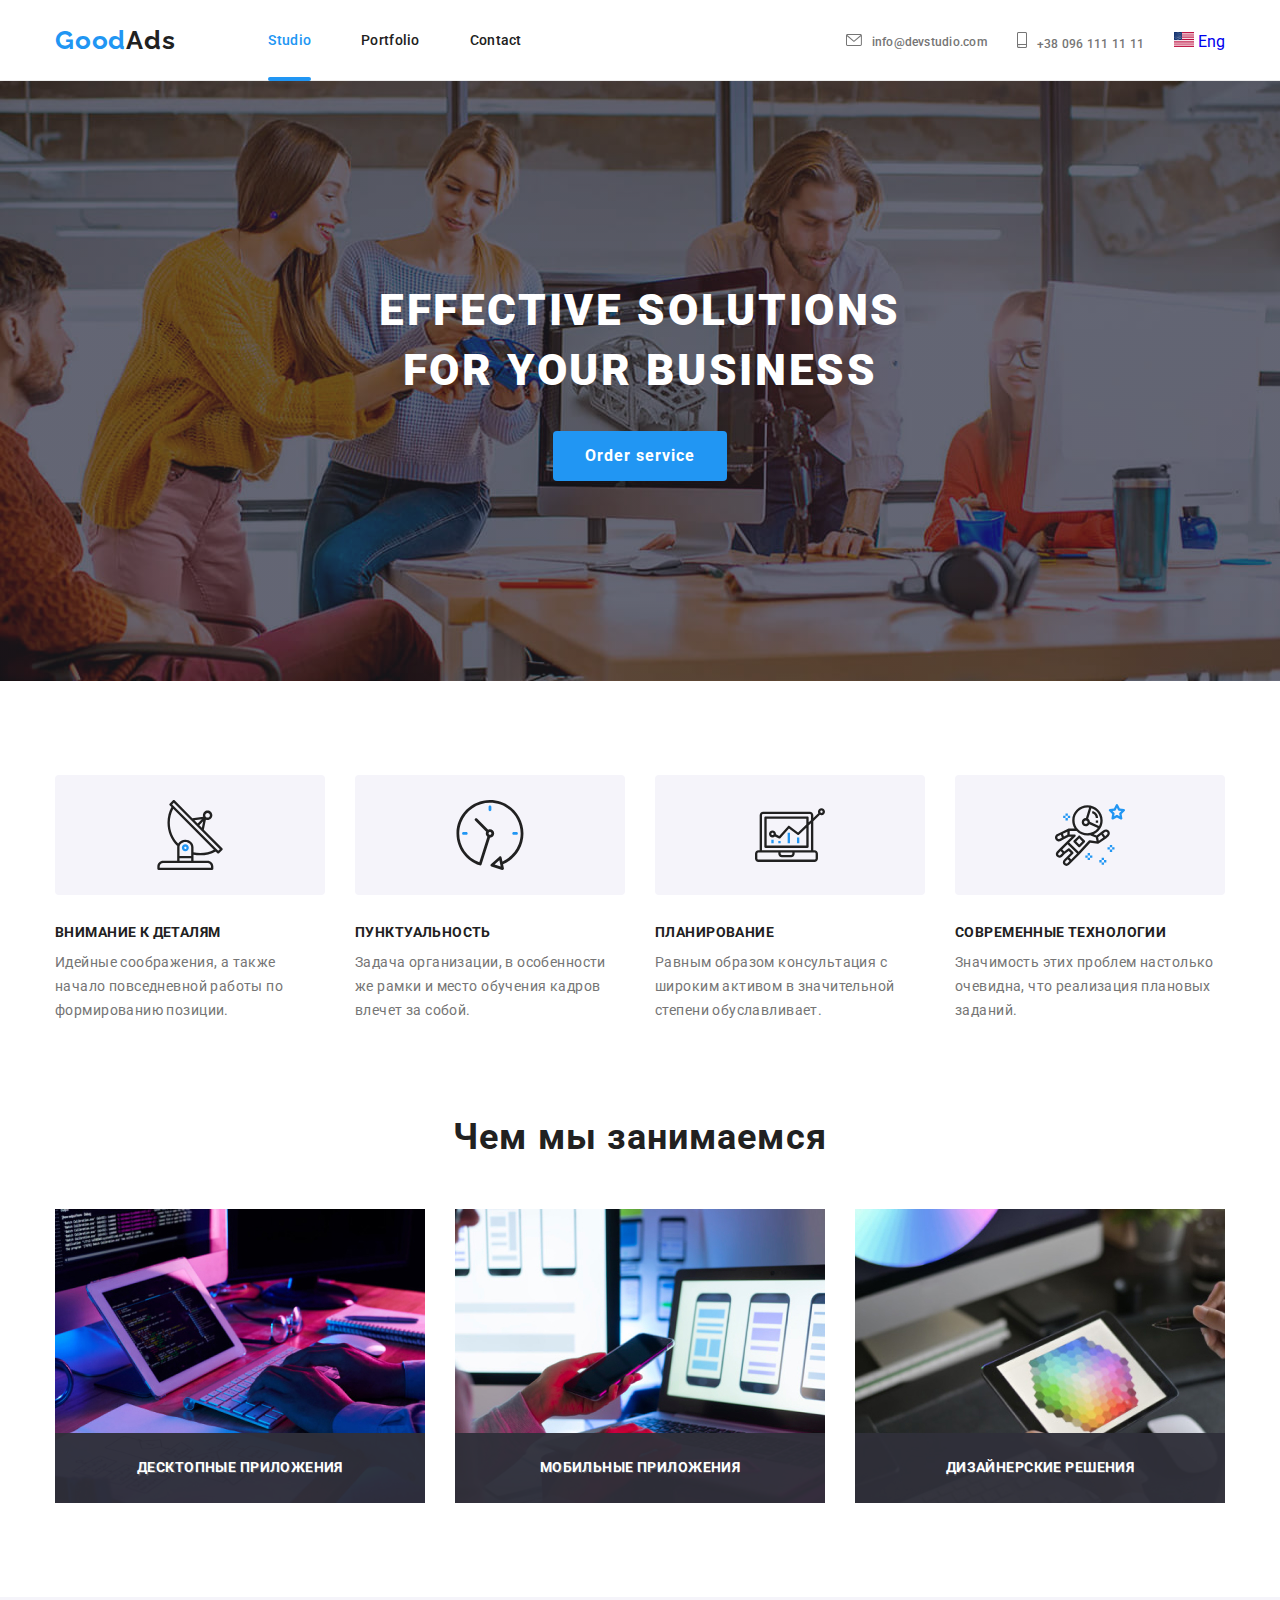
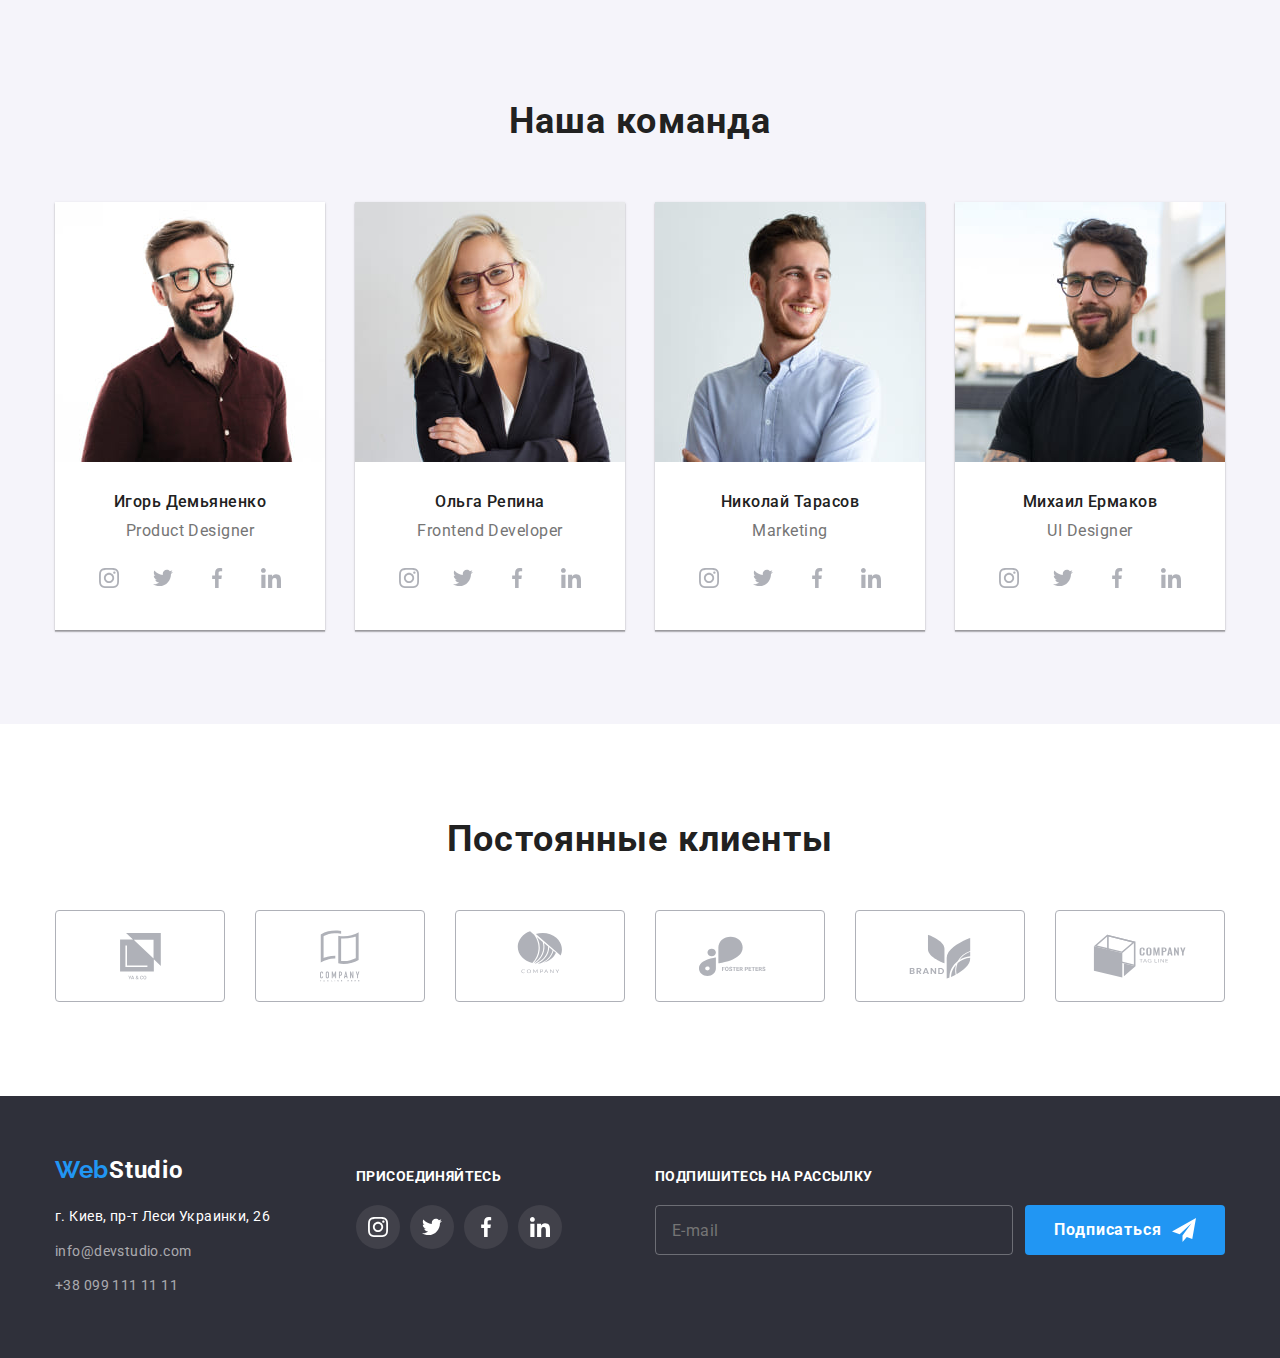
==== commit a6300ff3: "Поправил переключалку языков" ====
--- a/en/index.html
+++ b/en/index.html
@@ -58,20 +58,19 @@
 
 <ul class="lang__list">
   <li>
-    
-    <a href="/en/index.html">
+    <a href="/en/index.html" class="lang__link">
       <img src="../images/flag/usa.png" alt="usa flag" width="20px" height="15px">
-    </a>
+    Eng</a>
     <ul class="sub-lang__list">
       <li>
-        <a href="/ua/index.html">
-          <img src="../images/flag/ua.png" alt="ua flag" width="30px" height="20px">
-        </a>
+        <a href="../ua/index.html" class="lang__link">
+          <img src="../images/flag/ua.png" alt="ua flag" width="20px" height="15px">
+        Укр</a>
       </li>
       <li>
-        <a href="/index.html">
-          <img src="/images/flag/ru.png" alt="ru flag" width="30px" height="20px">
-        </a>
+        <a href="../index.html" class="lang__link">
+          <img src="../images/flag/ru.png" alt="ru flag" width="20px" height="15px">
+        Ру</a>
       </li>
     </ul>
   </li>
@@ -641,8 +640,8 @@
 </div>
 </div>
 
-<script src="/js/modal.js"></script>
-<script src="/js/menu.js"></script>
+<script src="../js/modal.js"></script>
+<script src="../js/menu.js"></script>
 
 
   </body>
--- a/css/main.min.css
+++ b/css/main.min.css
@@ -1 +1 @@
-:root{--main-text-color: #757575;--second-text-color: #212121;--accent-text-color: #2196f3;--background-color: #2f303a;--text-color: #ffffff;--background-text-color: #0f5996;--section-color: #f5f4fa;--border-bottom: #ececec;--border-portfolio-cards: #eeeeee}body{background-color:var(--text-color);font-family:Roboto, -apple-system, BlinkMacSystemFont, avenir next, avenir, segoe ui, helvetica neue, helvetica, Ubuntu, roboto, noto, arial, sans-serif;color:var(--main-text-color)}p,h1,h2,h3,h4,h5,h6{margin:0}ul{margin:0;padding:0}html{-webkit-box-sizing:border-box;box-sizing:border-box}*,*::before,*::after{-webkit-box-sizing:inherit;box-sizing:inherit}ul{list-style:none}.section{padding-top:60px;padding-bottom:60px}@media screen and (min-width: 1200px){.section{padding-top:94px;padding-bottom:94px}}picture,picture img{display:block;width:100%;height:auto}.container{margin-left:auto;margin-right:auto;padding-left:15px;padding-right:15px;width:100%;max-width:1200px}@media screen and (min-width: 480px){.container{width:480px}}@media screen and (min-width: 768px){.container{width:768px}}@media screen and (min-width: 1200px){.container{width:1200px}}@media screen and (min-width: 768px){.container-footer{display:-webkit-box;display:-ms-flexbox;display:flex}}.container-main{position:relative}@media screen and (min-width: 768px){.container-main{display:-webkit-box;display:-ms-flexbox;display:flex}}.header__logo{display:block;margin-top:16px;margin-bottom:16px;font-family:raleway;font-weight:700;font-size:24px;line-height:1.17;color:var(--second-text-color);text-decoration:none;letter-spacing:0.03em;-webkit-transition:color 250ms linear;transition:color 250ms linear;-webkit-transition-timing-function:cubic-bezier(0.4, 0, 0.2, 1);transition-timing-function:cubic-bezier(0.4, 0, 0.2, 1)}@media screen and (min-width: 768px){.header__logo{margin-top:26px;margin-bottom:26px}}@media screen and (min-width: 1200px){.header__logo{font-size:26px;margin-top:25px;margin-bottom:25px}}.header__logo span{color:var(--accent-text-color)}.header__logo span:hover{color:var(--accent-text-color)}.footeradress__logo{font-weight:700;font-size:24px;line-height:1.17;letter-spacing:0.03em;color:var(--text-color);text-decoration:none;cursor:default;-webkit-transition:color 250ms linear;transition:color 250ms linear;-webkit-transition-timing-function:cubic-bezier(0.4, 0, 0.2, 1);transition-timing-function:cubic-bezier(0.4, 0, 0.2, 1)}@media screen and (width: 768px){.footeradress__logo{font-size:26px;line-height:1.19}}.footeradress__logo:hover{color:var(--accent-text-color)}.footeradress__logo span{font-family:Raleway;font-weight:700;font-size:24px;line-height:1.17;letter-spacing:0.03em;color:var(--accent-text-color)}@media screen and (width: 768px){.footeradress__logo span{font-size:26px;line-height:1.19}}.backdrop{overflow-y:auto;width:100vw;height:100vh;background-color:rgba(23,26,36,0.2);position:fixed;top:0;left:0;-webkit-transition:opacity 250ms, visibility 250ms;transition:opacity 250ms, visibility 250ms;-webkit-transition-timing-function:cubic-bezier(0.4, 0, 0.2, 1);transition-timing-function:cubic-bezier(0.4, 0, 0.2, 1)}.modal{width:calc(100% - 30px);max-width:450px;min-height:581px;background-color:var(--text-color);border-radius:5px;position:fixed;top:50%;left:50%;-webkit-transform:scale(1) rotate(0) translate(-50%, -50%);transform:scale(1) rotate(0) translate(-50%, -50%);-webkit-transition:-webkit-transform 250ms;transition:-webkit-transform 250ms;transition:transform 250ms;transition:transform 250ms, -webkit-transform 250ms;-webkit-transition-timing-function:cubic-bezier(0.4, 0, 0.2, 1);transition-timing-function:cubic-bezier(0.4, 0, 0.2, 1)}.backdrop.is-hidden .modal{-webkit-transform:scale(1.5) rotate(270deg);transform:scale(1.5) rotate(270deg)}@media screen and (min-width: 1200px){.modal{max-width:528px}}.modal__close{position:absolute;top:10px;right:10px;width:30px;height:30px;background-color:transparent;border-radius:50%;border:1px solid rgba(0,0,0,0.1);display:-webkit-box;display:-ms-flexbox;display:flex;-webkit-box-align:center;-ms-flex-align:center;align-items:center;-webkit-box-pack:center;-ms-flex-pack:center;justify-content:center;cursor:pointer;-webkit-transition:border-color 250ms;transition:border-color 250ms;-webkit-transition-timing-function:cubic-bezier(0.4, 0, 0.2, 1);transition-timing-function:cubic-bezier(0.4, 0, 0.2, 1)}.modal__close:focus .modal__icon,.modal__close:hover .modal__icon{fill:#2196f3}.modal__icon{-webkit-transition:fill 250ms linear;transition:fill 250ms linear;-webkit-transition-timing-function:cubic-bezier(0.4, 0, 0.2, 1);transition-timing-function:cubic-bezier(0.4, 0, 0.2, 1)}.is-hidden{visibility:hidden;opacity:0;pointer-events:none;position:absolute}.modalform{padding-top:40px;padding-left:40px;padding-right:30px}@media screen and (min-width: 768px){.modalform{padding-top:46px;padding-left:41px;padding-right:39px}}.modalform__title{padding-bottom:12px;font-weight:bold;font-size:20px;line-height:1.5;letter-spacing:0.03em;color:var(--second-text-color);text-align:center}.form-input{border:1px solid rgba(33,33,33,0.2);padding-left:42px;border-radius:4px;outline:none;width:100%;height:40px;-webkit-transition:border-color 250ms linear;transition:border-color 250ms linear;-webkit-transition-timing-function:cubic-bezier(0.4, 0, 0.2, 1);transition-timing-function:cubic-bezier(0.4, 0, 0.2, 1)}.form-input:focus{border-color:var(--accent-text-color);fill:var(--accent-text-color)}.coment{border:1px solid rgba(33,33,33,0.2);padding-top:0;padding:12px 16px;border-radius:4px;outline:none;width:100%;height:120px;resize:none}.coment:focus{border-color:var(--accent-text-color)}textarea::-webkit-input-placeholder{font-size:14px;letter-spacing:0.01em;color:rgba(117,117,117,0.5)}textarea:-ms-input-placeholder{font-size:14px;letter-spacing:0.01em;color:rgba(117,117,117,0.5)}textarea::-ms-input-placeholder{font-size:14px;letter-spacing:0.01em;color:rgba(117,117,117,0.5)}textarea::placeholder{font-size:14px;letter-spacing:0.01em;color:rgba(117,117,117,0.5)}.form-label{position:absolute;padding-bottom:10px;bottom:100%;left:0px;font-weight:400;font-size:12px;line-height:1.2px;letter-spacing:0.01em;color:var(--main-text-color)}.form-input:focus+.form-label{color:royalblue}.form-field{margin-top:30px;position:relative;-webkit-transition:color 250ms linear;transition:color 250ms linear;-webkit-transition-timing-function:cubic-bezier(0.4, 0, 0.2, 1);transition-timing-function:cubic-bezier(0.4, 0, 0.2, 1)}.form-field:focus{fill:var(--accent-text-color)}.input-icon{position:absolute;margin-left:12px;top:50%;-webkit-transform:translateY(-50%);transform:translateY(-50%);left:5px}.svgwrap{position:relative}.agreementfield{padding-left:auto;padding-right:auto}.modalchecktext{display:block;margin-top:8px;margin-bottom:30px;text-align:center;font-size:12px;letter-spacing:0.03em;color:var(--main-text-color)}@media screen and (min-width: 1200px){.modalchecktext{font-size:14px}}.modalchecktext::before{content:"";width:16px;height:15px;border:solid 2px #000000;margin-right:5px;display:inline-block;border-radius:2px}.modal-check:checked+.modalchecktext::before{background-image:url(../images/check-box/check.svg);background-position:center;background-size:cover;background-repeat:no-repeat;border:none}.modal-check:checked+.modalchecktext::before{background-image:url(../images/check-box/check.svg);background-position:center;background-size:cover;background-repeat:no-repeat;border:none}.modalchecktext__span{text-decoration-skip-ink:none;padding-left:4px}.modalchecktext__link{text-decoration-skip-ink:none;color:var(--accent-text-color)}.checkbox-icon{margin-right:8px;display:inline-block;width:16px;height:15px}.modalchecktext__button{display:block;margin-left:auto;margin-right:auto;margin-bottom:40px;border:none;border-radius:4px;width:200px;height:50px;background-color:var(--accent-text-color);font-family:Roboto;font-weight:bold;font-size:16px;line-height:1.9;text-align:center;letter-spacing:0.06em;color:var(--text-color);cursor:pointer;-webkit-transition:color 250ms linear, background-color 250ms linear;transition:color 250ms linear, background-color 250ms linear;-webkit-transition-timing-function:cubic-bezier(0.4, 0, 0.2, 1);transition-timing-function:cubic-bezier(0.4, 0, 0.2, 1)}.modalchecktext__button:hover,.modalchecktext__button:focus{background:var(--background-text-color);-webkit-box-shadow:0px 3px 1px rgba(0,0,0,0.1),0px 1px 2px rgba(0,0,0,0.08),0px 2px 2px rgba(0,0,0,0.12);box-shadow:0px 3px 1px rgba(0,0,0,0.1),0px 1px 2px rgba(0,0,0,0.08),0px 2px 2px rgba(0,0,0,0.12)}.button{display:-webkit-box;display:-ms-flexbox;display:flex;margin-bottom:50px;margin-left:auto;margin-right:auto;-webkit-box-pack:center;-ms-flex-pack:center;justify-content:center}.portfolio{padding-top:45px}@media screen and (min-width: 768px){.portfolio{padding-top:60px;padding-bottom:60px}}@media screen and (min-width: 1200px){.portfolio{padding-top:94px;padding-bottom:94px}}.portfoliobutton{-ms-flex-wrap:wrap;flex-wrap:wrap;-webkit-box-pack:left;-ms-flex-pack:left;justify-content:left;margin-bottom:40px}@media screen and (min-width: 768px){.portfoliobutton{-ms-flex-wrap:nowrap;flex-wrap:nowrap;-webkit-box-pack:center;-ms-flex-pack:center;justify-content:center;margin-bottom:30px}}@media screen and (min-width: 1200px){.portfoliobutton{margin-bottom:20px}}.portfoliobutton__item{padding-top:15px}@media screen and (min-width: 768px){.portfoliobutton__item{padding-top:0}}.portfoliobutton__item+.portfoliobutton__item{padding-left:8px}.portfoliobutton__item:nth-child(3n+4){padding-left:0}@media screen and (min-width: 768px){.portfoliobutton__item:nth-child(3n+4){padding-left:8px}}.portfoliobutton__button{border:none;border-radius:4px;padding-left:22px;padding-right:22px;padding-top:6px;padding-bottom:6px;cursor:pointer;background-color:var(--section-color);font-family:Roboto;font-weight:500;font-size:16px;line-height:1.6;text-align:center;letter-spacing:0.03em;color:var(--second-text-color);-webkit-transition:color 250ms linear, background-color 250ms linear;transition:color 250ms linear, background-color 250ms linear;-webkit-transition-timing-function:cubic-bezier(0.4, 0, 0.2, 1);transition-timing-function:cubic-bezier(0.4, 0, 0.2, 1)}.portfoliobutton__button:hover,.portfoliobutton__buttonfocus{background:var(--accent-text-color);color:var(--text-color);-webkit-box-shadow:0px 3px 1px rgba(0,0,0,0.1),0px 1px 2px rgba(0,0,0,0.08),0px 2px 2px rgba(0,0,0,0.12);box-shadow:0px 3px 1px rgba(0,0,0,0.1),0px 1px 2px rgba(0,0,0,0.08),0px 2px 2px rgba(0,0,0,0.12)}.adresslist__title{display:block;margin-bottom:9px;font-weight:400;font-size:14px;line-height:1.8;letter-spacing:0.03em;color:var(--text-color);text-decoration:none;cursor:default;-webkit-transition:color 250ms linear;transition:color 250ms linear;-webkit-transition-timing-function:cubic-bezier(0.4, 0, 0.2, 1);transition-timing-function:cubic-bezier(0.4, 0, 0.2, 1)}.adresslist__title:hover,.adresslist__title:focus{color:var(--accent-text-color)}.adresslist-post{display:block;margin-bottom:9px;font-weight:400;font-size:14px;line-height:1.8;letter-spacing:0.03em;color:rgba(255,255,255,0.6);text-decoration:none;cursor:default;-webkit-transition:color 250ms linear;transition:color 250ms linear;-webkit-transition-timing-function:cubic-bezier(0.4, 0, 0.2, 1);transition-timing-function:cubic-bezier(0.4, 0, 0.2, 1)}.adresslist-post:hover{color:var(--accent-text-color);text-decoration:none;opacity:0.6}.adresslist-tel{display:block;margin-bottom:0;font-weight:400;font-size:14px;line-height:1.8;letter-spacing:0.03em;color:rgba(255,255,255,0.6);text-decoration:none;cursor:default;-webkit-transition:color 250ms linear;transition:color 250ms linear;-webkit-transition-timing-function:cubic-bezier(0.4, 0, 0.2, 1);transition-timing-function:cubic-bezier(0.4, 0, 0.2, 1)}.adresslist-tel:hover,.adresslist-tel:focus{color:var(--accent-text-color)}.header{border-bottom:1px solid var(--border-bottom)}.header__nav{display:-webkit-box;display:-ms-flexbox;display:flex;-webkit-box-align:center;-ms-flex-align:center;align-items:center;-webkit-box-pack:justify;-ms-flex-pack:justify;justify-content:space-between}@media screen and (min-width: 768px){.header__nav{display:-webkit-box;display:-ms-flexbox;display:flex;-webkit-box-pack:left;-ms-flex-pack:left;justify-content:left;-webkit-box-align:start;-ms-flex-align:start;align-items:flex-start}}.sitenav{display:none;margin-left:93px;font-weight:500;font-size:14px;letter-spacing:0.02em;text-decoration:none}@media screen and (min-width: 768px){.sitenav{display:-webkit-box;display:-ms-flexbox;display:flex}.sitenav .sitenav__item{margin-top:32px}.sitenav .sitenav__link{color:var(--second-text-color);text-decoration:none;-webkit-transition:color 250ms linear;transition:color 250ms linear;-webkit-transition-timing-function:cubic-bezier(0.4, 0, 0.2, 1);transition-timing-function:cubic-bezier(0.4, 0, 0.2, 1)}.sitenav .sitenav__item+.sitenav__item{margin-left:50px}}.sitenav .active::after{content:"";width:100%;height:4px;background-color:var(--accent-text-color);border-radius:2px;position:absolute;left:0;bottom:-33px;pointer-events:none}.sitenav .sitenav__linkcurrent{color:var(--accent-text-color);display:block;text-decoration:none;position:relative}.sitenav .sitenav .sitenav .sitenav__linkcurrent{color:var(--accent-text-color)}.sitenav .sitenav__link{display:block;text-decoration:none}.sitenav .sitenav .sitenav__link:hover,.sitenav .sitenav .sitenav__link:focus{color:var(--accent-text-color)}.open-menu-btn{background:none;border-color:transparent;border:none;padding:0;margin-right:8px;margin-left:auto}@media screen and (min-width: 768px){.open-menu-btn{display:none}}.close-menu-btn{background:none;border-color:transparent;margin-left:auto}@media screen and (min-width: 768px){.close-menu-btn{display:none}}.menu-icon{width:24px;height:16px}.menu-iconclose{width:18px;height:18px}.close-menu-btn{margin-top:0;padding-right:10px;padding-left:10px;padding:0 10px;background:none;border:none;display:block;margin-left:auto;-webkit-transition:color 250ms linear, border-color 250ms;transition:color 250ms linear, border-color 250ms;-webkit-transition-timing-function:cubic-bezier(0.4, 0, 0.2, 1);transition-timing-function:cubic-bezier(0.4, 0, 0.2, 1)}.close-menu-btn:hover,.close-menu-btn:focus{fill:var(--accent-text-color)}.mob-menu{display:none;position:fixed;text-align:left;top:0;left:0;width:100vw;height:100vh;z-index:999;padding-top:21px;padding-bottom:48px;padding-left:40px;padding-right:15px;background-color:#ffffff}@media screen and (min-width: 768px){.mob-menu{display:none;position:static;background-color:initial;top:auto;width:auto;height:auto;z-index:5}}.mob-menu.is-open{display:-webkit-box;display:-ms-flexbox;display:flex;-webkit-box-orient:vertical;-webkit-box-direction:normal;-ms-flex-direction:column;flex-direction:column}.mobmenu__item{padding-bottom:32px}.mob-menu-top{margin-top:0}.mob-menu-bottom{margin-top:auto}.mobmenu__link{font-size:40px;font-weight:500;color:#000000;text-decoration:none;line-height:1, 2;letter-spacing:0.02em}.mobmenu__link:active{color:var(--accent-text-color)}.menu{display:-webkit-box;display:-ms-flexbox;display:flex;-webkit-box-orient:vertical;-webkit-box-direction:normal;-ms-flex-direction:column;flex-direction:column;-webkit-box-pack:justify;-ms-flex-pack:justify;justify-content:space-between;height:100%;padding-left:0;padding-right:0;padding-top:0}.contmobmenu__item{margin-top:32px}.socialmobmenu{display:-webkit-box;display:-ms-flexbox;display:flex;-ms-flex-wrap:wrap;flex-wrap:wrap;margin-top:64px}.socialmobmenu__link{font-size:18px;font-weight:500;line-height:1.22;letter-spacing:0.02em;color:var(--accent-text-color);padding-right:10px;padding-left:10px;-webkit-transition:color 250ms cubic-bezier(0.4, 0, 0.2, 1);transition:color 250ms cubic-bezier(0.4, 0, 0.2, 1);text-decoration:none}.socialmobmenu__item{border-right:solid #757575 1px}.socialmobmenu__item:first-child .socialmobmenu__link{padding-left:0}.socialmobmenu__item:last-child{border-right:none}.phonemobmenu{font-size:34px;font-weight:500;line-height:1.18;letter-spacing:0.02em;padding-left:0;margin-bottom:32px;color:#757575;text-decoration:none;-webkit-transition:color 250ms linear, border-color 250ms;transition:color 250ms linear, border-color 250ms;-webkit-transition-timing-function:cubic-bezier(0.4, 0, 0.2, 1);transition-timing-function:cubic-bezier(0.4, 0, 0.2, 1)}.phonemobmenu:hover,.phonemobmenu:focus{color:var(--accent-text-color)}.mailmobmenu{font-size:24px;font-weight:500;line-height:1.17;letter-spacing:0.02em;text-decoration:none;color:#757575;-webkit-transition:color 250ms linear, border-color 250ms;transition:color 250ms linear, border-color 250ms;-webkit-transition-timing-function:cubic-bezier(0.4, 0, 0.2, 1);transition-timing-function:cubic-bezier(0.4, 0, 0.2, 1)}.mailmobmenu:hover,.mailmobmenu:focus{color:var(--accent-text-color)}.contact{display:none;margin-top:32px;margin-left:305px}@media screen and (min-width: 768px){.contact{margin-top:11px;margin-left:auto;display:-webkit-box;display:-ms-flexbox;display:flex;-webkit-box-orient:vertical;-webkit-box-direction:normal;-ms-flex-direction:column;flex-direction:column}}@media screen and (min-width: 1200px){.contact{margin-top:32px;-webkit-box-orient:horizontal;-webkit-box-direction:normal;-ms-flex-direction:row;flex-direction:row}}.contact__item{margin-top:0}@media screen and (min-width: 768px){.contact__item{margin-top:10px}}@media screen and (min-width: 1200px){.contact__item{margin-top:0}}.contact__item+.contact__item{margin-left:0}@media screen and (min-width: 1200px){.contact__item+.contact__item{margin-left:30px}}.contact__mail{margin-right:8px;width:14px;height:10px}@media screen and (min-width: 1200px){.contact__mail{margin-right:10px;width:16px;height:12px}}.contact__phone{margin-right:8px;width:10px;height:14px}@media screen and (min-width: 768px){.contact__phone{margin-right:10px;width:10px;height:16px}}@media screen and (min-width: 1200px){.contact__phone{margin-right:10px;width:10px;height:16px}}.contact__link{margin-right:0;font-weight:500;font-size:12px;line-height:1.17;color:var(--main-text-color-text-color);fill:#757575;letter-spacing:0.02em;text-decoration:none;-webkit-transition:color 250ms linear;transition:color 250ms linear;-webkit-transition-timing-function:cubic-bezier(0.4, 0, 0.2, 1);transition-timing-function:cubic-bezier(0.4, 0, 0.2, 1)}.contact__link:hover,.contact__link:focus{fill:var(--accent-text-color);color:var(--accent-text-color)}.lang__list{margin-top:32px;margin-left:30px}.lang__list>li:hover .sub-lang__list{display:block;background-color:gray}.sub-lang__list{right:7px;text-align:center;display:none;position:absolute;width:32px;padding-bottom:0}.hero{text-align:center;padding:118px 0;margin-left:auto;margin-right:auto;max-width:1600px;background-color:#c4c4c4;background-image:-webkit-gradient(linear, left top, left bottom, from(rgba(47,48,58,0.4)), to(rgba(47,48,58,0.4))),url(../images/bg/Header-1x-m.jpg);background-image:linear-gradient(rgba(47,48,58,0.4), rgba(47,48,58,0.4)),url(../images/bg/Header-1x-m.jpg);background-repeat:no-repeat;background-position:center;background-size:cover}@media not all, screen and (-webkit-min-device-pixel-ratio: 2) and (-webkit-min-device-pixel-ratio: 2) and (-webkit-min-device-pixel-ratio: 2), screen and (min-resolution: 192dpi) and (min-resolution: 2dppx) and (-webkit-min-device-pixel-ratio: 2){.hero{background-image:-webkit-gradient(linear, left top, left bottom, from(rgba(47,48,58,0.4)), to(rgba(47,48,58,0.4))),url(../images/bg/Header-2x-m.jpg);background-image:linear-gradient(rgba(47,48,58,0.4), rgba(47,48,58,0.4)),url(../images/bg/Header-2x-m.jpg)}}@media not all, screen and (min-width: 768px){.hero{background-image:-webkit-gradient(linear, left top, left bottom, from(rgba(47,48,58,0.4)), to(rgba(47,48,58,0.4))),url(../images/bg/Header-1x-t.jpg);background-image:linear-gradient(rgba(47,48,58,0.4), rgba(47,48,58,0.4)),url(../images/bg/Header-1x-t.jpg)}}@media not all, screen and (min-width: 768px) and (-webkit-min-device-pixel-ratio: 2) and (-webkit-min-device-pixel-ratio: 2) and (-webkit-min-device-pixel-ratio: 2), screen and (min-width: 768px) and (min-resolution: 192dpi) and (min-resolution: 2dppx) and (-webkit-min-device-pixel-ratio: 2){.hero{background-image:-webkit-gradient(linear, left top, left bottom, from(rgba(47,48,58,0.4)), to(rgba(47,48,58,0.4))),url(../images/bg/Header-2x-t.jpg);background-image:linear-gradient(rgba(47,48,58,0.4), rgba(47,48,58,0.4)),url(../images/bg/Header-2x-t.jpg)}}@media not all, screen and (min-width: 1200px){.hero{padding:200px 0;background-image:-webkit-gradient(linear, left top, left bottom, from(rgba(47,48,58,0.4)), to(rgba(47,48,58,0.4))),url(../images/bg/Header-1x-d.jpg);background-image:linear-gradient(rgba(47,48,58,0.4), rgba(47,48,58,0.4)),url(../images/bg/Header-1x-d.jpg)}}@media not all, screen and (min-width: 1200px) and (-webkit-min-device-pixel-ratio: 2) and (-webkit-min-device-pixel-ratio: 2) and (-webkit-min-device-pixel-ratio: 2), screen and (min-width: 1200px) and (min-resolution: 192dpi) and (min-resolution: 2dppx) and (-webkit-min-device-pixel-ratio: 2){.hero{background-image:-webkit-gradient(linear, left top, left bottom, from(rgba(47,48,58,0.4)), to(rgba(47,48,58,0.4))),url(../images/bg/Header-2x-d.jpg);background-image:linear-gradient(rgba(47,48,58,0.4), rgba(47,48,58,0.4)),url(../images/bg/Header-2x-d.jpg)}}.hero__title{margin-bottom:30px;font-weight:900;font-size:26px;line-height:1.6;color:var(--text-color);letter-spacing:0.06em;text-transform:uppercase;text-align:center}@media screen and (min-width: 1200px){.hero__title{font-size:44px;line-height:1.36}}.hero__button{border:none;border-radius:4px;padding:10px 32px;margin-bottom:0;font-weight:700;font-size:14px;cursor:pointer;line-height:30px;background-color:var(--accent-text-color);color:var(--text-color);letter-spacing:0.06em;-webkit-transition:color 250ms linear, background-color 250ms linear;transition:color 250ms linear, background-color 250ms linear;-webkit-transition-timing-function:cubic-bezier(0.4, 0, 0.2, 1);transition-timing-function:cubic-bezier(0.4, 0, 0.2, 1)}.hero__button:hover,.hero__button:focus{background-color:var(--background-text-color)}@media screen and (min-width: 768px){.hero__button{font-size:16px}}.section-advantages{padding-bottom:0;margin-bottom:30px}@media screen and (min-width: 768px){.section-advantages{padding-top:60px}}@media screen and (min-width: 1200px){.section-advantages{padding-top:94px;margin-bottom:0}}.advantages__item{padding-bottom:30px;width:100%}@media screen and (min-width: 768px){.advantages__item{width:calc(50% - 15px)}}@media screen and (min-width: 1200px){.advantages__item{margin-left:30px;padding-bottom:0;width:calc(25% - 15px)}.advantages__item:first-child{margin-left:0}}.advantages{display:-webkit-box;display:-ms-flexbox;display:flex;-ms-flex-wrap:wrap;flex-wrap:wrap;-webkit-box-pack:justify;-ms-flex-pack:justify;justify-content:space-between}@media screen and (min-width: 1200px){.advantages{-ms-flex-wrap:nowrap;flex-wrap:nowrap;-webkit-box-pack:center;-ms-flex-pack:center;justify-content:center}}.advantages__title{margin-top:30px;margin-bottom:10px;text-align:center;font-weight:700;font-size:14px;line-height:1.14;letter-spacing:0.03em;color:var(--second-text-color)}@media screen and (min-width: 768px){.advantages__title{text-align:left}}.advantages__div{display:-webkit-box;display:-ms-flexbox;display:flex;-webkit-box-pack:center;-ms-flex-pack:center;justify-content:center;-webkit-box-align:center;-ms-flex-align:center;align-items:center;height:120px;border-radius:4px;background-color:var(--section-color)}.advantages__icon{width:70px;height:70px}.advantages__text{font-weight:400;font-size:14px;line-height:1.71;letter-spacing:0.03em;color:var(--main-text-color)}.whatwedo.section{display:none}@media screen and (min-width: 1200px){.whatwedo.section{width:100%;display:inline-block}}.whatwedo__title{padding:top 94px;margin-bottom:50px;font-weight:700;font-size:36px;line-height:1.16;color:var(--second-text-color);text-align:center;letter-spacing:0.03em}.whatwedo__item{display:-webkit-box;display:-ms-flexbox;display:flex;position:relative}.whatwedo__item+.whatwedo__item{margin-left:30px}.whatwedo__blocktitle{position:absolute;left:0;bottom:0;width:100%;padding:27px 27px;font-family:Roboto;font-weight:700;font-size:14px;line-height:1.1;text-align:center;letter-spacing:0.03em;text-transform:uppercase;background-color:rgba(47,48,58,0.8);color:var(--text-color)}.comand{background-color:var(--section-color)}@media screen and (min-width: 1200px){.comand{margin-top:0}}.comand__title{font-weight:700;font-size:28px;line-height:1.17;text-align:center;letter-spacing:0.03em;color:var(--second-text-color)}@media screen and (min-width: 768px){.comand__title{font-size:28px;line-height:1.7}}@media screen and (min-width: 1200px){.comand__title{font-size:36px;line-height:1.7;margin-bottom:50px}}.professions__name{margin-bottom:10px;font-weight:500;font-size:16px;letter-spacing:0.03em;color:var(--second-text-color)}.professions__item{margin-bottom:16px;font-weight:400;color:var(--main-text-color)}.professions{padding-top:30px;padding-bottom:30px;font-size:16px;line-height:1.2;text-align:center;letter-spacing:0.03em;background-color:var(--text-color)}.comand__item{-webkit-box-shadow:0px 1px 3px rgba(0,0,0,0.12),0px 1px 1px rgba(0,0,0,0.14),0px 2px 1px rgba(0,0,0,0.2);box-shadow:0px 1px 3px rgba(0,0,0,0.12),0px 1px 1px rgba(0,0,0,0.14),0px 2px 1px rgba(0,0,0,0.2);margin-top:30px}@media screen and (min-width: 768px){.comand__item{width:calc(50% - 15px);margin-top:30px}.comand__item:first-child{margin-left:0}}@media screen and (min-width: 1200px){.comand__item{margin-left:30px;width:calc(25% - 15px);margin-top:0}}.comands{-ms-flex-wrap:wrap;flex-wrap:wrap;-webkit-box-pack:justify;-ms-flex-pack:justify;justify-content:space-between}@media screen and (min-width: 768px){.comands{display:-webkit-box;display:-ms-flexbox;display:flex;-ms-flex-wrap:wrap;flex-wrap:wrap;-webkit-box-pack:justify;-ms-flex-pack:justify;justify-content:space-between}}@media screen and (min-width: 1200px){.comands{display:-webkit-box;display:-ms-flexbox;display:flex;-ms-flex-wrap:nowrap;flex-wrap:nowrap;-webkit-box-pack:center;-ms-flex-pack:center;justify-content:center}}.comand__item .img{display:block;width:100%;height:auto}.sociallist{display:-webkit-box;display:-ms-flexbox;display:flex;-webkit-box-pack:center;-ms-flex-pack:center;justify-content:center}.sociallist__item{width:44px;height:44px}.sociallist__item+.sociallist__item{margin-left:10px}.sociallist__link{width:100%;height:100%;border-radius:50%;display:-webkit-box;display:-ms-flexbox;display:flex;-webkit-box-align:center;-ms-flex-align:center;align-items:center;-webkit-box-pack:center;-ms-flex-pack:center;justify-content:center;-webkit-transition:color 250ms linear, background-color 250ms linear;transition:color 250ms linear, background-color 250ms linear;-webkit-transition-timing-function:cubic-bezier(0.4, 0, 0.2, 1);transition-timing-function:cubic-bezier(0.4, 0, 0.2, 1)}.sociallist__link:hover,.sociallist__link:focus{background-color:var(--accent-text-color)}.sociallist__icon{fill:#afb1b8}.sociallist__link:hover .sociallist__icon,.sociallist__link:focus .sociallist__icon{fill:var(--section-color)}.сlients__title{margin-top:0;padding-top:60px;padding-bottom:30px;font-weight:700;font-size:28px;line-height:1.17;text-align:center;letter-spacing:0.03em;color:var(--second-text-color)}@media screen and (min-width: 768px){.сlients__title{padding-bottom:0;margin-bottom:15px}}@media screen and (min-width: 1200px){.сlients__title{padding-top:94px;margin-bottom:35px;font-size:36px}}.clients__list{-ms-flex-wrap:wrap;flex-wrap:wrap;display:-webkit-box;display:-ms-flexbox;display:flex;margin-bottom:45px;margin-left:-15px;margin-right:-15px;-webkit-box-pack:center;-ms-flex-pack:center;justify-content:center}@media screen and (min-width: 768px){.clients__list{margin-bottom:45px}}@media screen and (min-width: 1200px){.clients__list{margin-bottom:79px}}.clients__item{height:92px;width:calc(100% / 2 - 30px);margin:15px}@media screen and (min-width: 768px){.clients__item{width:calc(100% / 3 - 30px)}}@media screen and (min-width: 1200px){.clients__item{width:calc(100% / 6 - 30px)}}.clients__link{width:100%;height:100%;border:solid 1px #afb1b8;border-radius:4px;display:-webkit-box;display:-ms-flexbox;display:flex;-webkit-box-align:center;-ms-flex-align:center;align-items:center;-webkit-box-pack:center;-ms-flex-pack:center;justify-content:center;fill:#afb1b8;-webkit-transition:color 250ms linear, border-color 250ms;transition:color 250ms linear, border-color 250ms;-webkit-transition-timing-function:cubic-bezier(0.4, 0, 0.2, 1);transition-timing-function:cubic-bezier(0.4, 0, 0.2, 1)}.clients__link:hover,.clients__link:focus{border:solid 1px var(--accent-text-color)}.clients__icon{-webkit-transition:fill 250ms linear, border-color 250ms;transition:fill 250ms linear, border-color 250ms;-webkit-transition-timing-function:cubic-bezier(0.4, 0, 0.2, 1);transition-timing-function:cubic-bezier(0.4, 0, 0.2, 1)}.clients__link:hover .clients__icon,.clients__link:focus .clients__icon{fill:var(--accent-text-color)}.footer{display:-webkit-box;display:-ms-flexbox;display:flex}@media screen and (min-width: 768px){.footer{text-align:center}}@media screen and (min-width: 1200px){.footer{text-align:left}}.footer .container{display:block}@media screen and (min-width: 768px){.footer .container{display:-webkit-box;display:-ms-flexbox;display:flex;-ms-flex-wrap:wrap;flex-wrap:wrap}}@media screen and (min-width: 1200px){.footer .container{display:-webkit-box;display:-ms-flexbox;display:flex;-ms-flex-wrap:nowrap;flex-wrap:nowrap}}.adress{margin-top:20px;font-style:normal}.footer{display:-webkit-box;display:-ms-flexbox;display:flex;padding-top:60px;padding-bottom:60px;background-color:var(--background-color)}.footerform{margin-top:60px;padding-top:12px}@media screen and (min-width: 768px){.footerform{margin-left:auto;margin-right:auto;width:100%;max-width:450px}}@media screen and (min-width: 1200px){.footerform{display:block;width:auto;max-width:none;padding-left:93px;margin-left:0;margin-right:0;margin-top:0px}}.footerform__class{display:-webkit-box;display:-ms-flexbox;display:flex;-ms-flex-wrap:wrap;flex-wrap:wrap;text-align:center}@media screen and (min-width: 768px){.footerform__class{-webkit-box-orient:vertical;-webkit-box-direction:normal;-ms-flex-direction:column;flex-direction:column;-webkit-box-align:center;-ms-flex-align:center;align-items:center}}@media screen and (min-width: 1200px){.footerform__class{text-align:left;-webkit-box-orient:horizontal;-webkit-box-direction:normal;-ms-flex-direction:row;flex-direction:row;-webkit-box-align:start;-ms-flex-align:start;align-items:flex-start}}.footerform__title{width:100%;margin-bottom:20px;font-weight:700;font-size:14px;line-height:1.2;letter-spacing:0.03em;color:var(--text-color)}.buttonform{border:none;margin-left:auto;margin-right:auto;margin-top:20px;width:200px;height:50px;background-color:var(--accent-text-color);border-radius:4px;cursor:pointer;fill:var(--text-color);font-family:Roboto;font-weight:bold;font-size:16px;letter-spacing:0.06em;color:var(--text-color);display:-webkit-inline-box;display:-ms-inline-flexbox;display:inline-flex;-webkit-box-align:center;-ms-flex-align:center;align-items:center;-webkit-box-pack:center;-ms-flex-pack:center;justify-content:center;-webkit-transition:background-color 250ms linear;transition:background-color 250ms linear;-webkit-transition-timing-function:cubic-bezier(0.4, 0, 0.2, 1);transition-timing-function:cubic-bezier(0.4, 0, 0.2, 1)}@media screen and (min-width: 768px){.buttonform{margin-left:12px;margin-top:0;margin-right:0}}.buttonform:focus,.buttonform:hover{background:var(--background-text-color);color:var(--text-color);-webkit-box-shadow:0px 3px 1px rgba(0,0,0,0.1),0px 1px 2px rgba(0,0,0,0.08),0px 2px 2px rgba(0,0,0,0.12);box-shadow:0px 3px 1px rgba(0,0,0,0.1),0px 1px 2px rgba(0,0,0,0.08),0px 2px 2px rgba(0,0,0,0.12)}.footeradress{width:231px;margin-left:auto;margin-right:auto;text-align:center;-ms-flex-negative:0;flex-shrink:0}@media screen and (min-width: 768px){.footeradress{width:50%;margin-left:0;margin-right:0}}@media screen and (min-width: 1200px){.footeradress{width:231px;margin-left:0;margin-right:0;text-align:left}}.formfooter__icon{margin-left:10px}.input-email{padding-top:15px;padding-bottom:15px;padding-left:16px;width:100%;height:50px;font-weight:400;font-size:16px;line-height:1.2;letter-spacing:0.03em;color:rgba(255,255,255,0.6);background-color:transparent;border:1px solid rgba(255,255,255,0.3);border-radius:4px}@media screen and (min-width: 768px){.input-email{margin-bottom:20px}}@media screen and (min-width: 1200px){.input-email{width:358px;margin-bottom:0}}.footersocial__list{display:-webkit-box;display:-ms-flexbox;display:flex;-webkit-box-pack:center;-ms-flex-pack:center;justify-content:center}.footersocial{margin-left:0px;padding-top:12px;padding-left:0;text-align:center}@media screen and (min-width: 768px){.footersocial{width:50%;padding-top:0}}@media screen and (min-width: 1200px){.footersocial{width:auto;padding-top:12px;padding-left:70px;text-align:left}}.footersocial__title{margin-top:60px;margin-bottom:20px;font-family:Roboto;font-weight:700;font-size:14px;line-height:1.2;letter-spacing:0.03em;color:var(--text-color)}@media screen and (min-width: 768px){.footersocial__title{margin-top:initial}}.footersocial__item{width:44px;height:44px}.footersocial__item+.footersocial__item{margin-left:10px}.footersocial__link{width:100%;height:100%;border-radius:50%;display:-webkit-box;display:-ms-flexbox;display:flex;-webkit-box-align:center;-ms-flex-align:center;align-items:center;-webkit-box-pack:center;-ms-flex-pack:center;justify-content:center;background-color:rgba(223,219,219,0.1);-webkit-transition:background-color 250ms linear;transition:background-color 250ms linear;-webkit-transition-timing-function:cubic-bezier(0.4, 0, 0.2, 1);transition-timing-function:cubic-bezier(0.4, 0, 0.2, 1)}.footersocial__link:hover,.footersocial__link:focus{background-color:var(--accent-text-color)}.footersocial__icon{fill:var(--text-color)}.link-our-product{text-decoration:none}.link-our-product:focus .cards__text{-webkit-transform:translateY(0);transform:translateY(0)}.pborder__name{font-weight:700;font-size:18px;line-height:2;letter-spacing:0.06em;color:var(--second-text-color)}.pborder__surname{font-weight:400;font-size:16px;line-height:1.9;letter-spacing:0.03em;color:var(--main-text-color)}.pborder{padding:20px 24px;border:solid 1px var(--border-portfolio-cards)}@media screen and (min-width: 768px){.pborder{-webkit-box-flex:1;-ms-flex-positive:1;flex-grow:1}}.cards{display:-webkit-box;display:-ms-flexbox;display:flex;-ms-flex-wrap:wrap;flex-wrap:wrap;-webkit-box-pack:justify;-ms-flex-pack:justify;justify-content:space-between}.cards__text{position:absolute;top:0;left:0;bottom:0;font-family:roboto;font-weight:400;font-size:18px;line-height:1.6;color:var(--text-color);background-color:rgba(33,150,243,0.9);padding:63px 24px;-webkit-transform:translateY(105%);transform:translateY(105%);-webkit-transition:250ms;transition:250ms;-webkit-transition-timing-function:cubic-bezier(0.4, 0, 0.2, 1);transition-timing-function:cubic-bezier(0.4, 0, 0.2, 1)}.cards__item:hover .cards__text{-webkit-transform:translateY(0);transform:translateY(0)}.cards__item{width:100%;padding-top:30px;-webkit-transition:-webkit-box-shadow 250ms;transition:-webkit-box-shadow 250ms;transition:box-shadow 250ms;transition:box-shadow 250ms, -webkit-box-shadow 250ms;-webkit-transition-timing-function:cubic-bezier(0.4, 0, 0.2, 1);transition-timing-function:cubic-bezier(0.4, 0, 0.2, 1)}@media screen and (min-width: 768px){.cards__item{width:calc(50% - 15px)}}@media screen and (min-width: 1200px){.cards__item{width:auto}}.cards__item img{display:block;width:100%;height:auto}@media screen and (min-width: 768px){.cards__item img{display:block}}.cards__item img:hover,.cards__item img:focus{cursor:pointer;-webkit-box-shadow:0px 1px 1px rgba(0,0,0,0.12),0px 4px 4px rgba(0,0,0,0.06),1px 4px 6px rgba(0,0,0,0.16);box-shadow:0px 1px 1px rgba(0,0,0,0.12),0px 4px 4px rgba(0,0,0,0.06),1px 4px 6px rgba(0,0,0,0.16)}.cards__item:nth-child(3n){margin-right:0}.cards__item:nth-last-child(-n+3){margin-bottom:0}.cards__item:hover .portfolio__text{-webkit-transform:translateY(0);transform:translateY(0)}.cards__wrap{position:relative;overflow:hidden}.cards__link{text-decoration:none;display:-webkit-box;display:-ms-flexbox;display:flex;-webkit-box-orient:vertical;-webkit-box-direction:normal;-ms-flex-direction:column;flex-direction:column;height:100%}
+:root{--main-text-color: #757575;--second-text-color: #212121;--accent-text-color: #2196f3;--background-color: #2f303a;--text-color: #ffffff;--background-text-color: #0f5996;--section-color: #f5f4fa;--border-bottom: #ececec;--border-portfolio-cards: #eeeeee}body{background-color:var(--text-color);font-family:Roboto, -apple-system, BlinkMacSystemFont, avenir next, avenir, segoe ui, helvetica neue, helvetica, Ubuntu, roboto, noto, arial, sans-serif;color:var(--main-text-color)}p,h1,h2,h3,h4,h5,h6{margin:0}ul{margin:0;padding:0}html{-webkit-box-sizing:border-box;box-sizing:border-box}*,*::before,*::after{-webkit-box-sizing:inherit;box-sizing:inherit}ul{list-style:none}.section{padding-top:60px;padding-bottom:60px}@media screen and (min-width: 1200px){.section{padding-top:94px;padding-bottom:94px}}picture,picture img{display:block;width:100%;height:auto}.container{margin-left:auto;margin-right:auto;padding-left:15px;padding-right:15px;width:100%;max-width:1200px}@media screen and (min-width: 480px){.container{width:480px}}@media screen and (min-width: 768px){.container{width:768px}}@media screen and (min-width: 1200px){.container{width:1200px}}@media screen and (min-width: 768px){.container-footer{display:-webkit-box;display:-ms-flexbox;display:flex}}.container-main{position:relative}@media screen and (min-width: 768px){.container-main{display:-webkit-box;display:-ms-flexbox;display:flex}}.header__logo{display:block;margin-top:16px;margin-bottom:16px;font-family:raleway;font-weight:700;font-size:24px;line-height:1.17;color:var(--second-text-color);text-decoration:none;letter-spacing:0.03em;-webkit-transition:color 250ms linear;transition:color 250ms linear;-webkit-transition-timing-function:cubic-bezier(0.4, 0, 0.2, 1);transition-timing-function:cubic-bezier(0.4, 0, 0.2, 1)}@media screen and (min-width: 768px){.header__logo{margin-top:26px;margin-bottom:26px}}@media screen and (min-width: 1200px){.header__logo{font-size:26px;margin-top:25px;margin-bottom:25px}}.header__logo span{color:var(--accent-text-color)}.header__logo span:hover{color:var(--accent-text-color)}.footeradress__logo{font-weight:700;font-size:24px;line-height:1.17;letter-spacing:0.03em;color:var(--text-color);text-decoration:none;cursor:default;-webkit-transition:color 250ms linear;transition:color 250ms linear;-webkit-transition-timing-function:cubic-bezier(0.4, 0, 0.2, 1);transition-timing-function:cubic-bezier(0.4, 0, 0.2, 1)}@media screen and (width: 768px){.footeradress__logo{font-size:26px;line-height:1.19}}.footeradress__logo:hover{color:var(--accent-text-color)}.footeradress__logo span{font-family:Raleway;font-weight:700;font-size:24px;line-height:1.17;letter-spacing:0.03em;color:var(--accent-text-color)}@media screen and (width: 768px){.footeradress__logo span{font-size:26px;line-height:1.19}}.backdrop{overflow-y:auto;width:100vw;height:100vh;background-color:rgba(23,26,36,0.2);position:fixed;top:0;left:0;-webkit-transition:opacity 250ms, visibility 250ms;transition:opacity 250ms, visibility 250ms;-webkit-transition-timing-function:cubic-bezier(0.4, 0, 0.2, 1);transition-timing-function:cubic-bezier(0.4, 0, 0.2, 1)}.modal{width:calc(100% - 30px);max-width:450px;min-height:581px;background-color:var(--text-color);border-radius:5px;position:fixed;top:50%;left:50%;-webkit-transform:scale(1) rotate(0) translate(-50%, -50%);transform:scale(1) rotate(0) translate(-50%, -50%);-webkit-transition:-webkit-transform 250ms;transition:-webkit-transform 250ms;transition:transform 250ms;transition:transform 250ms, -webkit-transform 250ms;-webkit-transition-timing-function:cubic-bezier(0.4, 0, 0.2, 1);transition-timing-function:cubic-bezier(0.4, 0, 0.2, 1)}.backdrop.is-hidden .modal{-webkit-transform:scale(1.5) rotate(270deg);transform:scale(1.5) rotate(270deg)}@media screen and (min-width: 1200px){.modal{max-width:528px}}.modal__close{position:absolute;top:10px;right:10px;width:30px;height:30px;background-color:transparent;border-radius:50%;border:1px solid rgba(0,0,0,0.1);display:-webkit-box;display:-ms-flexbox;display:flex;-webkit-box-align:center;-ms-flex-align:center;align-items:center;-webkit-box-pack:center;-ms-flex-pack:center;justify-content:center;cursor:pointer;-webkit-transition:border-color 250ms;transition:border-color 250ms;-webkit-transition-timing-function:cubic-bezier(0.4, 0, 0.2, 1);transition-timing-function:cubic-bezier(0.4, 0, 0.2, 1)}.modal__close:focus .modal__icon,.modal__close:hover .modal__icon{fill:#2196f3}.modal__icon{-webkit-transition:fill 250ms linear;transition:fill 250ms linear;-webkit-transition-timing-function:cubic-bezier(0.4, 0, 0.2, 1);transition-timing-function:cubic-bezier(0.4, 0, 0.2, 1)}.is-hidden{visibility:hidden;opacity:0;pointer-events:none;position:absolute}.modalform{padding-top:40px;padding-left:40px;padding-right:30px}@media screen and (min-width: 768px){.modalform{padding-top:46px;padding-left:41px;padding-right:39px}}.modalform__title{padding-bottom:12px;font-weight:bold;font-size:20px;line-height:1.5;letter-spacing:0.03em;color:var(--second-text-color);text-align:center}.form-input{border:1px solid rgba(33,33,33,0.2);padding-left:42px;border-radius:4px;outline:none;width:100%;height:40px;-webkit-transition:border-color 250ms linear;transition:border-color 250ms linear;-webkit-transition-timing-function:cubic-bezier(0.4, 0, 0.2, 1);transition-timing-function:cubic-bezier(0.4, 0, 0.2, 1)}.form-input:focus{border-color:var(--accent-text-color);fill:var(--accent-text-color)}.coment{border:1px solid rgba(33,33,33,0.2);padding-top:0;padding:12px 16px;border-radius:4px;outline:none;width:100%;height:120px;resize:none}.coment:focus{border-color:var(--accent-text-color)}textarea::-webkit-input-placeholder{font-size:14px;letter-spacing:0.01em;color:rgba(117,117,117,0.5)}textarea:-ms-input-placeholder{font-size:14px;letter-spacing:0.01em;color:rgba(117,117,117,0.5)}textarea::-ms-input-placeholder{font-size:14px;letter-spacing:0.01em;color:rgba(117,117,117,0.5)}textarea::placeholder{font-size:14px;letter-spacing:0.01em;color:rgba(117,117,117,0.5)}.form-label{position:absolute;padding-bottom:10px;bottom:100%;left:0px;font-weight:400;font-size:12px;line-height:1.2px;letter-spacing:0.01em;color:var(--main-text-color)}.form-input:focus+.form-label{color:royalblue}.form-field{margin-top:30px;position:relative;-webkit-transition:color 250ms linear;transition:color 250ms linear;-webkit-transition-timing-function:cubic-bezier(0.4, 0, 0.2, 1);transition-timing-function:cubic-bezier(0.4, 0, 0.2, 1)}.form-field:focus{fill:var(--accent-text-color)}.input-icon{position:absolute;margin-left:12px;top:50%;-webkit-transform:translateY(-50%);transform:translateY(-50%);left:5px}.svgwrap{position:relative}.agreementfield{padding-left:auto;padding-right:auto}.modalchecktext{display:block;margin-top:8px;margin-bottom:30px;text-align:center;font-size:12px;letter-spacing:0.03em;color:var(--main-text-color)}@media screen and (min-width: 1200px){.modalchecktext{font-size:14px}}.modalchecktext::before{content:"";width:16px;height:15px;border:solid 2px #000000;margin-right:5px;display:inline-block;border-radius:2px}.modal-check:checked+.modalchecktext::before{background-image:url(../images/check-box/check.svg);background-position:center;background-size:cover;background-repeat:no-repeat;border:none}.modal-check:checked+.modalchecktext::before{background-image:url(../images/check-box/check.svg);background-position:center;background-size:cover;background-repeat:no-repeat;border:none}.modalchecktext__span{text-decoration-skip-ink:none;padding-left:4px}.modalchecktext__link{text-decoration-skip-ink:none;color:var(--accent-text-color)}.checkbox-icon{margin-right:8px;display:inline-block;width:16px;height:15px}.modalchecktext__button{display:block;margin-left:auto;margin-right:auto;margin-bottom:40px;border:none;border-radius:4px;width:200px;height:50px;background-color:var(--accent-text-color);font-family:Roboto;font-weight:bold;font-size:16px;line-height:1.9;text-align:center;letter-spacing:0.06em;color:var(--text-color);cursor:pointer;-webkit-transition:color 250ms linear, background-color 250ms linear;transition:color 250ms linear, background-color 250ms linear;-webkit-transition-timing-function:cubic-bezier(0.4, 0, 0.2, 1);transition-timing-function:cubic-bezier(0.4, 0, 0.2, 1)}.modalchecktext__button:hover,.modalchecktext__button:focus{background:var(--background-text-color);-webkit-box-shadow:0px 3px 1px rgba(0,0,0,0.1),0px 1px 2px rgba(0,0,0,0.08),0px 2px 2px rgba(0,0,0,0.12);box-shadow:0px 3px 1px rgba(0,0,0,0.1),0px 1px 2px rgba(0,0,0,0.08),0px 2px 2px rgba(0,0,0,0.12)}.button{display:-webkit-box;display:-ms-flexbox;display:flex;margin-bottom:50px;margin-left:auto;margin-right:auto;-webkit-box-pack:center;-ms-flex-pack:center;justify-content:center}.portfolio{padding-top:45px}@media screen and (min-width: 768px){.portfolio{padding-top:60px;padding-bottom:60px}}@media screen and (min-width: 1200px){.portfolio{padding-top:94px;padding-bottom:94px}}.portfoliobutton{-ms-flex-wrap:wrap;flex-wrap:wrap;-webkit-box-pack:left;-ms-flex-pack:left;justify-content:left;margin-bottom:40px}@media screen and (min-width: 768px){.portfoliobutton{-ms-flex-wrap:nowrap;flex-wrap:nowrap;-webkit-box-pack:center;-ms-flex-pack:center;justify-content:center;margin-bottom:30px}}@media screen and (min-width: 1200px){.portfoliobutton{margin-bottom:20px}}.portfoliobutton__item{padding-top:15px}@media screen and (min-width: 768px){.portfoliobutton__item{padding-top:0}}.portfoliobutton__item+.portfoliobutton__item{padding-left:8px}.portfoliobutton__item:nth-child(3n+4){padding-left:0}@media screen and (min-width: 768px){.portfoliobutton__item:nth-child(3n+4){padding-left:8px}}.portfoliobutton__button{border:none;border-radius:4px;padding-left:22px;padding-right:22px;padding-top:6px;padding-bottom:6px;cursor:pointer;background-color:var(--section-color);font-family:Roboto;font-weight:500;font-size:16px;line-height:1.6;text-align:center;letter-spacing:0.03em;color:var(--second-text-color);-webkit-transition:color 250ms linear, background-color 250ms linear;transition:color 250ms linear, background-color 250ms linear;-webkit-transition-timing-function:cubic-bezier(0.4, 0, 0.2, 1);transition-timing-function:cubic-bezier(0.4, 0, 0.2, 1)}.portfoliobutton__button:hover,.portfoliobutton__buttonfocus{background:var(--accent-text-color);color:var(--text-color);-webkit-box-shadow:0px 3px 1px rgba(0,0,0,0.1),0px 1px 2px rgba(0,0,0,0.08),0px 2px 2px rgba(0,0,0,0.12);box-shadow:0px 3px 1px rgba(0,0,0,0.1),0px 1px 2px rgba(0,0,0,0.08),0px 2px 2px rgba(0,0,0,0.12)}.adresslist__title{display:block;margin-bottom:9px;font-weight:400;font-size:14px;line-height:1.8;letter-spacing:0.03em;color:var(--text-color);text-decoration:none;cursor:default;-webkit-transition:color 250ms linear;transition:color 250ms linear;-webkit-transition-timing-function:cubic-bezier(0.4, 0, 0.2, 1);transition-timing-function:cubic-bezier(0.4, 0, 0.2, 1)}.adresslist__title:hover,.adresslist__title:focus{color:var(--accent-text-color)}.adresslist-post{display:block;margin-bottom:9px;font-weight:400;font-size:14px;line-height:1.8;letter-spacing:0.03em;color:rgba(255,255,255,0.6);text-decoration:none;cursor:default;-webkit-transition:color 250ms linear;transition:color 250ms linear;-webkit-transition-timing-function:cubic-bezier(0.4, 0, 0.2, 1);transition-timing-function:cubic-bezier(0.4, 0, 0.2, 1)}.adresslist-post:hover{color:var(--accent-text-color);text-decoration:none;opacity:0.6}.adresslist-tel{display:block;margin-bottom:0;font-weight:400;font-size:14px;line-height:1.8;letter-spacing:0.03em;color:rgba(255,255,255,0.6);text-decoration:none;cursor:default;-webkit-transition:color 250ms linear;transition:color 250ms linear;-webkit-transition-timing-function:cubic-bezier(0.4, 0, 0.2, 1);transition-timing-function:cubic-bezier(0.4, 0, 0.2, 1)}.adresslist-tel:hover,.adresslist-tel:focus{color:var(--accent-text-color)}.header{border-bottom:1px solid var(--border-bottom)}.header__nav{display:-webkit-box;display:-ms-flexbox;display:flex;-webkit-box-align:center;-ms-flex-align:center;align-items:center;-webkit-box-pack:justify;-ms-flex-pack:justify;justify-content:space-between}@media screen and (min-width: 768px){.header__nav{display:-webkit-box;display:-ms-flexbox;display:flex;-webkit-box-pack:left;-ms-flex-pack:left;justify-content:left;-webkit-box-align:start;-ms-flex-align:start;align-items:flex-start}}.sitenav{display:none;margin-left:93px;font-weight:500;font-size:14px;letter-spacing:0.02em;text-decoration:none}@media screen and (min-width: 768px){.sitenav{display:-webkit-box;display:-ms-flexbox;display:flex}.sitenav .sitenav__item{margin-top:32px}.sitenav .sitenav__link{color:var(--second-text-color);text-decoration:none;-webkit-transition:color 250ms linear;transition:color 250ms linear;-webkit-transition-timing-function:cubic-bezier(0.4, 0, 0.2, 1);transition-timing-function:cubic-bezier(0.4, 0, 0.2, 1)}.sitenav .sitenav__item+.sitenav__item{margin-left:50px}}.sitenav .active::after{content:"";width:100%;height:4px;background-color:var(--accent-text-color);border-radius:2px;position:absolute;left:0;bottom:-33px;pointer-events:none}.sitenav .sitenav__linkcurrent{color:var(--accent-text-color);display:block;text-decoration:none;position:relative}.sitenav .sitenav .sitenav .sitenav__linkcurrent{color:var(--accent-text-color)}.sitenav .sitenav__link{display:block;text-decoration:none}.sitenav .sitenav .sitenav__link:hover,.sitenav .sitenav .sitenav__link:focus{color:var(--accent-text-color)}.open-menu-btn{background:none;border-color:transparent;border:none;padding:0;margin-right:8px;margin-left:auto}@media screen and (min-width: 768px){.open-menu-btn{display:none}}.close-menu-btn{background:none;border-color:transparent;margin-left:auto}@media screen and (min-width: 768px){.close-menu-btn{display:none}}.menu-icon{width:24px;height:16px}.menu-iconclose{width:18px;height:18px}.close-menu-btn{margin-top:0;padding-right:10px;padding-left:10px;padding:0 10px;background:none;border:none;display:block;margin-left:auto;-webkit-transition:color 250ms linear, border-color 250ms;transition:color 250ms linear, border-color 250ms;-webkit-transition-timing-function:cubic-bezier(0.4, 0, 0.2, 1);transition-timing-function:cubic-bezier(0.4, 0, 0.2, 1)}.close-menu-btn:hover,.close-menu-btn:focus{fill:var(--accent-text-color)}.mob-menu{display:none;position:fixed;text-align:left;top:0;left:0;width:100vw;height:100vh;z-index:999;padding-top:21px;padding-bottom:48px;padding-left:40px;padding-right:15px;background-color:#ffffff}@media screen and (min-width: 768px){.mob-menu{display:none;position:static;background-color:initial;top:auto;width:auto;height:auto;z-index:5}}.mob-menu.is-open{display:-webkit-box;display:-ms-flexbox;display:flex;-webkit-box-orient:vertical;-webkit-box-direction:normal;-ms-flex-direction:column;flex-direction:column}.mobmenu__item{padding-bottom:32px}.mob-menu-top{margin-top:0}.mob-menu-bottom{margin-top:auto}.mobmenu__link{font-size:40px;font-weight:500;color:#000000;text-decoration:none;line-height:1, 2;letter-spacing:0.02em}.mobmenu__link:active{color:var(--accent-text-color)}.menu{display:-webkit-box;display:-ms-flexbox;display:flex;-webkit-box-orient:vertical;-webkit-box-direction:normal;-ms-flex-direction:column;flex-direction:column;-webkit-box-pack:justify;-ms-flex-pack:justify;justify-content:space-between;height:100%;padding-left:0;padding-right:0;padding-top:0}.contmobmenu__item{margin-top:32px}.socialmobmenu{display:-webkit-box;display:-ms-flexbox;display:flex;-ms-flex-wrap:wrap;flex-wrap:wrap;margin-top:64px}.socialmobmenu__link{font-size:18px;font-weight:500;line-height:1.22;letter-spacing:0.02em;color:var(--accent-text-color);padding-right:10px;padding-left:10px;-webkit-transition:color 250ms cubic-bezier(0.4, 0, 0.2, 1);transition:color 250ms cubic-bezier(0.4, 0, 0.2, 1);text-decoration:none}.socialmobmenu__item{border-right:solid #757575 1px}.socialmobmenu__item:first-child .socialmobmenu__link{padding-left:0}.socialmobmenu__item:last-child{border-right:none}.phonemobmenu{font-size:34px;font-weight:500;line-height:1.18;letter-spacing:0.02em;padding-left:0;margin-bottom:32px;color:#757575;text-decoration:none;-webkit-transition:color 250ms linear, border-color 250ms;transition:color 250ms linear, border-color 250ms;-webkit-transition-timing-function:cubic-bezier(0.4, 0, 0.2, 1);transition-timing-function:cubic-bezier(0.4, 0, 0.2, 1)}.phonemobmenu:hover,.phonemobmenu:focus{color:var(--accent-text-color)}.mailmobmenu{font-size:24px;font-weight:500;line-height:1.17;letter-spacing:0.02em;text-decoration:none;color:#757575;-webkit-transition:color 250ms linear, border-color 250ms;transition:color 250ms linear, border-color 250ms;-webkit-transition-timing-function:cubic-bezier(0.4, 0, 0.2, 1);transition-timing-function:cubic-bezier(0.4, 0, 0.2, 1)}.mailmobmenu:hover,.mailmobmenu:focus{color:var(--accent-text-color)}.contact{display:none;margin-top:32px;margin-left:305px}@media screen and (min-width: 768px){.contact{margin-top:11px;margin-left:auto;display:-webkit-box;display:-ms-flexbox;display:flex;-webkit-box-orient:vertical;-webkit-box-direction:normal;-ms-flex-direction:column;flex-direction:column}}@media screen and (min-width: 1200px){.contact{margin-top:32px;-webkit-box-orient:horizontal;-webkit-box-direction:normal;-ms-flex-direction:row;flex-direction:row}}.contact__item{margin-top:0}@media screen and (min-width: 768px){.contact__item{margin-top:10px}}@media screen and (min-width: 1200px){.contact__item{margin-top:0}}.contact__item+.contact__item{margin-left:0}@media screen and (min-width: 1200px){.contact__item+.contact__item{margin-left:30px}}.contact__mail{margin-right:8px;width:14px;height:10px}@media screen and (min-width: 1200px){.contact__mail{margin-right:10px;width:16px;height:12px}}.contact__phone{margin-right:8px;width:10px;height:14px}@media screen and (min-width: 768px){.contact__phone{margin-right:10px;width:10px;height:16px}}@media screen and (min-width: 1200px){.contact__phone{margin-right:10px;width:10px;height:16px}}.contact__link{margin-right:0;font-weight:500;font-size:12px;line-height:1.17;color:var(--main-text-color-text-color);fill:#757575;letter-spacing:0.02em;text-decoration:none;-webkit-transition:color 250ms linear;transition:color 250ms linear;-webkit-transition-timing-function:cubic-bezier(0.4, 0, 0.2, 1);transition-timing-function:cubic-bezier(0.4, 0, 0.2, 1)}.contact__link:hover,.contact__link:focus{fill:var(--accent-text-color);color:var(--accent-text-color)}.lang__list{margin-top:32px;margin-left:30px}.lang__list>li:hover .sub-lang__list{display:block}.sub-lang__list{display:none;position:absolute;width:inherit;padding-bottom:0;background-color:whitesmoke}.lang__link{text-decoration:none}.hero{text-align:center;padding:118px 0;margin-left:auto;margin-right:auto;max-width:1600px;background-color:#c4c4c4;background-image:-webkit-gradient(linear, left top, left bottom, from(rgba(47,48,58,0.4)), to(rgba(47,48,58,0.4))),url(../images/bg/Header-1x-m.jpg);background-image:linear-gradient(rgba(47,48,58,0.4), rgba(47,48,58,0.4)),url(../images/bg/Header-1x-m.jpg);background-repeat:no-repeat;background-position:center;background-size:cover}@media not all, screen and (-webkit-min-device-pixel-ratio: 2) and (-webkit-min-device-pixel-ratio: 2) and (-webkit-min-device-pixel-ratio: 2), screen and (min-resolution: 192dpi) and (min-resolution: 2dppx) and (-webkit-min-device-pixel-ratio: 2){.hero{background-image:-webkit-gradient(linear, left top, left bottom, from(rgba(47,48,58,0.4)), to(rgba(47,48,58,0.4))),url(../images/bg/Header-2x-m.jpg);background-image:linear-gradient(rgba(47,48,58,0.4), rgba(47,48,58,0.4)),url(../images/bg/Header-2x-m.jpg)}}@media not all, screen and (min-width: 768px){.hero{background-image:-webkit-gradient(linear, left top, left bottom, from(rgba(47,48,58,0.4)), to(rgba(47,48,58,0.4))),url(../images/bg/Header-1x-t.jpg);background-image:linear-gradient(rgba(47,48,58,0.4), rgba(47,48,58,0.4)),url(../images/bg/Header-1x-t.jpg)}}@media not all, screen and (min-width: 768px) and (-webkit-min-device-pixel-ratio: 2) and (-webkit-min-device-pixel-ratio: 2) and (-webkit-min-device-pixel-ratio: 2), screen and (min-width: 768px) and (min-resolution: 192dpi) and (min-resolution: 2dppx) and (-webkit-min-device-pixel-ratio: 2){.hero{background-image:-webkit-gradient(linear, left top, left bottom, from(rgba(47,48,58,0.4)), to(rgba(47,48,58,0.4))),url(../images/bg/Header-2x-t.jpg);background-image:linear-gradient(rgba(47,48,58,0.4), rgba(47,48,58,0.4)),url(../images/bg/Header-2x-t.jpg)}}@media not all, screen and (min-width: 1200px){.hero{padding:200px 0;background-image:-webkit-gradient(linear, left top, left bottom, from(rgba(47,48,58,0.4)), to(rgba(47,48,58,0.4))),url(../images/bg/Header-1x-d.jpg);background-image:linear-gradient(rgba(47,48,58,0.4), rgba(47,48,58,0.4)),url(../images/bg/Header-1x-d.jpg)}}@media not all, screen and (min-width: 1200px) and (-webkit-min-device-pixel-ratio: 2) and (-webkit-min-device-pixel-ratio: 2) and (-webkit-min-device-pixel-ratio: 2), screen and (min-width: 1200px) and (min-resolution: 192dpi) and (min-resolution: 2dppx) and (-webkit-min-device-pixel-ratio: 2){.hero{background-image:-webkit-gradient(linear, left top, left bottom, from(rgba(47,48,58,0.4)), to(rgba(47,48,58,0.4))),url(../images/bg/Header-2x-d.jpg);background-image:linear-gradient(rgba(47,48,58,0.4), rgba(47,48,58,0.4)),url(../images/bg/Header-2x-d.jpg)}}.hero__title{margin-bottom:30px;font-weight:900;font-size:26px;line-height:1.6;color:var(--text-color);letter-spacing:0.06em;text-transform:uppercase;text-align:center}@media screen and (min-width: 1200px){.hero__title{font-size:44px;line-height:1.36}}.hero__button{border:none;border-radius:4px;padding:10px 32px;margin-bottom:0;font-weight:700;font-size:14px;cursor:pointer;line-height:30px;background-color:var(--accent-text-color);color:var(--text-color);letter-spacing:0.06em;-webkit-transition:color 250ms linear, background-color 250ms linear;transition:color 250ms linear, background-color 250ms linear;-webkit-transition-timing-function:cubic-bezier(0.4, 0, 0.2, 1);transition-timing-function:cubic-bezier(0.4, 0, 0.2, 1)}.hero__button:hover,.hero__button:focus{background-color:var(--background-text-color)}@media screen and (min-width: 768px){.hero__button{font-size:16px}}.section-advantages{padding-bottom:0;margin-bottom:30px}@media screen and (min-width: 768px){.section-advantages{padding-top:60px}}@media screen and (min-width: 1200px){.section-advantages{padding-top:94px;margin-bottom:0}}.advantages__item{padding-bottom:30px;width:100%}@media screen and (min-width: 768px){.advantages__item{width:calc(50% - 15px)}}@media screen and (min-width: 1200px){.advantages__item{margin-left:30px;padding-bottom:0;width:calc(25% - 15px)}.advantages__item:first-child{margin-left:0}}.advantages{display:-webkit-box;display:-ms-flexbox;display:flex;-ms-flex-wrap:wrap;flex-wrap:wrap;-webkit-box-pack:justify;-ms-flex-pack:justify;justify-content:space-between}@media screen and (min-width: 1200px){.advantages{-ms-flex-wrap:nowrap;flex-wrap:nowrap;-webkit-box-pack:center;-ms-flex-pack:center;justify-content:center}}.advantages__title{margin-top:30px;margin-bottom:10px;text-align:center;font-weight:700;font-size:14px;line-height:1.14;letter-spacing:0.03em;color:var(--second-text-color)}@media screen and (min-width: 768px){.advantages__title{text-align:left}}.advantages__div{display:-webkit-box;display:-ms-flexbox;display:flex;-webkit-box-pack:center;-ms-flex-pack:center;justify-content:center;-webkit-box-align:center;-ms-flex-align:center;align-items:center;height:120px;border-radius:4px;background-color:var(--section-color)}.advantages__icon{width:70px;height:70px}.advantages__text{font-weight:400;font-size:14px;line-height:1.71;letter-spacing:0.03em;color:var(--main-text-color)}.whatwedo.section{display:none}@media screen and (min-width: 1200px){.whatwedo.section{width:100%;display:inline-block}}.whatwedo__title{padding:top 94px;margin-bottom:50px;font-weight:700;font-size:36px;line-height:1.16;color:var(--second-text-color);text-align:center;letter-spacing:0.03em}.whatwedo__item{display:-webkit-box;display:-ms-flexbox;display:flex;position:relative}.whatwedo__item+.whatwedo__item{margin-left:30px}.whatwedo__blocktitle{position:absolute;left:0;bottom:0;width:100%;padding:27px 27px;font-family:Roboto;font-weight:700;font-size:14px;line-height:1.1;text-align:center;letter-spacing:0.03em;text-transform:uppercase;background-color:rgba(47,48,58,0.8);color:var(--text-color)}.comand{background-color:var(--section-color)}@media screen and (min-width: 1200px){.comand{margin-top:0}}.comand__title{font-weight:700;font-size:28px;line-height:1.17;text-align:center;letter-spacing:0.03em;color:var(--second-text-color)}@media screen and (min-width: 768px){.comand__title{font-size:28px;line-height:1.7}}@media screen and (min-width: 1200px){.comand__title{font-size:36px;line-height:1.7;margin-bottom:50px}}.professions__name{margin-bottom:10px;font-weight:500;font-size:16px;letter-spacing:0.03em;color:var(--second-text-color)}.professions__item{margin-bottom:16px;font-weight:400;color:var(--main-text-color)}.professions{padding-top:30px;padding-bottom:30px;font-size:16px;line-height:1.2;text-align:center;letter-spacing:0.03em;background-color:var(--text-color)}.comand__item{-webkit-box-shadow:0px 1px 3px rgba(0,0,0,0.12),0px 1px 1px rgba(0,0,0,0.14),0px 2px 1px rgba(0,0,0,0.2);box-shadow:0px 1px 3px rgba(0,0,0,0.12),0px 1px 1px rgba(0,0,0,0.14),0px 2px 1px rgba(0,0,0,0.2);margin-top:30px}@media screen and (min-width: 768px){.comand__item{width:calc(50% - 15px);margin-top:30px}.comand__item:first-child{margin-left:0}}@media screen and (min-width: 1200px){.comand__item{margin-left:30px;width:calc(25% - 15px);margin-top:0}}.comands{-ms-flex-wrap:wrap;flex-wrap:wrap;-webkit-box-pack:justify;-ms-flex-pack:justify;justify-content:space-between}@media screen and (min-width: 768px){.comands{display:-webkit-box;display:-ms-flexbox;display:flex;-ms-flex-wrap:wrap;flex-wrap:wrap;-webkit-box-pack:justify;-ms-flex-pack:justify;justify-content:space-between}}@media screen and (min-width: 1200px){.comands{display:-webkit-box;display:-ms-flexbox;display:flex;-ms-flex-wrap:nowrap;flex-wrap:nowrap;-webkit-box-pack:center;-ms-flex-pack:center;justify-content:center}}.comand__item .img{display:block;width:100%;height:auto}.sociallist{display:-webkit-box;display:-ms-flexbox;display:flex;-webkit-box-pack:center;-ms-flex-pack:center;justify-content:center}.sociallist__item{width:44px;height:44px}.sociallist__item+.sociallist__item{margin-left:10px}.sociallist__link{width:100%;height:100%;border-radius:50%;display:-webkit-box;display:-ms-flexbox;display:flex;-webkit-box-align:center;-ms-flex-align:center;align-items:center;-webkit-box-pack:center;-ms-flex-pack:center;justify-content:center;-webkit-transition:color 250ms linear, background-color 250ms linear;transition:color 250ms linear, background-color 250ms linear;-webkit-transition-timing-function:cubic-bezier(0.4, 0, 0.2, 1);transition-timing-function:cubic-bezier(0.4, 0, 0.2, 1)}.sociallist__link:hover,.sociallist__link:focus{background-color:var(--accent-text-color)}.sociallist__icon{fill:#afb1b8}.sociallist__link:hover .sociallist__icon,.sociallist__link:focus .sociallist__icon{fill:var(--section-color)}.сlients__title{margin-top:0;padding-top:60px;padding-bottom:30px;font-weight:700;font-size:28px;line-height:1.17;text-align:center;letter-spacing:0.03em;color:var(--second-text-color)}@media screen and (min-width: 768px){.сlients__title{padding-bottom:0;margin-bottom:15px}}@media screen and (min-width: 1200px){.сlients__title{padding-top:94px;margin-bottom:35px;font-size:36px}}.clients__list{-ms-flex-wrap:wrap;flex-wrap:wrap;display:-webkit-box;display:-ms-flexbox;display:flex;margin-bottom:45px;margin-left:-15px;margin-right:-15px;-webkit-box-pack:center;-ms-flex-pack:center;justify-content:center}@media screen and (min-width: 768px){.clients__list{margin-bottom:45px}}@media screen and (min-width: 1200px){.clients__list{margin-bottom:79px}}.clients__item{height:92px;width:calc(100% / 2 - 30px);margin:15px}@media screen and (min-width: 768px){.clients__item{width:calc(100% / 3 - 30px)}}@media screen and (min-width: 1200px){.clients__item{width:calc(100% / 6 - 30px)}}.clients__link{width:100%;height:100%;border:solid 1px #afb1b8;border-radius:4px;display:-webkit-box;display:-ms-flexbox;display:flex;-webkit-box-align:center;-ms-flex-align:center;align-items:center;-webkit-box-pack:center;-ms-flex-pack:center;justify-content:center;fill:#afb1b8;-webkit-transition:color 250ms linear, border-color 250ms;transition:color 250ms linear, border-color 250ms;-webkit-transition-timing-function:cubic-bezier(0.4, 0, 0.2, 1);transition-timing-function:cubic-bezier(0.4, 0, 0.2, 1)}.clients__link:hover,.clients__link:focus{border:solid 1px var(--accent-text-color)}.clients__icon{-webkit-transition:fill 250ms linear, border-color 250ms;transition:fill 250ms linear, border-color 250ms;-webkit-transition-timing-function:cubic-bezier(0.4, 0, 0.2, 1);transition-timing-function:cubic-bezier(0.4, 0, 0.2, 1)}.clients__link:hover .clients__icon,.clients__link:focus .clients__icon{fill:var(--accent-text-color)}.footer{display:-webkit-box;display:-ms-flexbox;display:flex}@media screen and (min-width: 768px){.footer{text-align:center}}@media screen and (min-width: 1200px){.footer{text-align:left}}.footer .container{display:block}@media screen and (min-width: 768px){.footer .container{display:-webkit-box;display:-ms-flexbox;display:flex;-ms-flex-wrap:wrap;flex-wrap:wrap}}@media screen and (min-width: 1200px){.footer .container{display:-webkit-box;display:-ms-flexbox;display:flex;-ms-flex-wrap:nowrap;flex-wrap:nowrap}}.adress{margin-top:20px;font-style:normal}.footer{display:-webkit-box;display:-ms-flexbox;display:flex;padding-top:60px;padding-bottom:60px;background-color:var(--background-color)}.footerform{margin-top:60px;padding-top:12px}@media screen and (min-width: 768px){.footerform{margin-left:auto;margin-right:auto;width:100%;max-width:450px}}@media screen and (min-width: 1200px){.footerform{display:block;width:auto;max-width:none;padding-left:93px;margin-left:0;margin-right:0;margin-top:0px}}.footerform__class{display:-webkit-box;display:-ms-flexbox;display:flex;-ms-flex-wrap:wrap;flex-wrap:wrap;text-align:center}@media screen and (min-width: 768px){.footerform__class{-webkit-box-orient:vertical;-webkit-box-direction:normal;-ms-flex-direction:column;flex-direction:column;-webkit-box-align:center;-ms-flex-align:center;align-items:center}}@media screen and (min-width: 1200px){.footerform__class{text-align:left;-webkit-box-orient:horizontal;-webkit-box-direction:normal;-ms-flex-direction:row;flex-direction:row;-webkit-box-align:start;-ms-flex-align:start;align-items:flex-start}}.footerform__title{width:100%;margin-bottom:20px;font-weight:700;font-size:14px;line-height:1.2;letter-spacing:0.03em;color:var(--text-color)}.buttonform{border:none;margin-left:auto;margin-right:auto;margin-top:20px;width:200px;height:50px;background-color:var(--accent-text-color);border-radius:4px;cursor:pointer;fill:var(--text-color);font-family:Roboto;font-weight:bold;font-size:16px;letter-spacing:0.06em;color:var(--text-color);display:-webkit-inline-box;display:-ms-inline-flexbox;display:inline-flex;-webkit-box-align:center;-ms-flex-align:center;align-items:center;-webkit-box-pack:center;-ms-flex-pack:center;justify-content:center;-webkit-transition:background-color 250ms linear;transition:background-color 250ms linear;-webkit-transition-timing-function:cubic-bezier(0.4, 0, 0.2, 1);transition-timing-function:cubic-bezier(0.4, 0, 0.2, 1)}@media screen and (min-width: 768px){.buttonform{margin-left:12px;margin-top:0;margin-right:0}}.buttonform:focus,.buttonform:hover{background:var(--background-text-color);color:var(--text-color);-webkit-box-shadow:0px 3px 1px rgba(0,0,0,0.1),0px 1px 2px rgba(0,0,0,0.08),0px 2px 2px rgba(0,0,0,0.12);box-shadow:0px 3px 1px rgba(0,0,0,0.1),0px 1px 2px rgba(0,0,0,0.08),0px 2px 2px rgba(0,0,0,0.12)}.footeradress{width:231px;margin-left:auto;margin-right:auto;text-align:center;-ms-flex-negative:0;flex-shrink:0}@media screen and (min-width: 768px){.footeradress{width:50%;margin-left:0;margin-right:0}}@media screen and (min-width: 1200px){.footeradress{width:231px;margin-left:0;margin-right:0;text-align:left}}.formfooter__icon{margin-left:10px}.input-email{padding-top:15px;padding-bottom:15px;padding-left:16px;width:100%;height:50px;font-weight:400;font-size:16px;line-height:1.2;letter-spacing:0.03em;color:rgba(255,255,255,0.6);background-color:transparent;border:1px solid rgba(255,255,255,0.3);border-radius:4px}@media screen and (min-width: 768px){.input-email{margin-bottom:20px}}@media screen and (min-width: 1200px){.input-email{width:358px;margin-bottom:0}}.footersocial__list{display:-webkit-box;display:-ms-flexbox;display:flex;-webkit-box-pack:center;-ms-flex-pack:center;justify-content:center}.footersocial{margin-left:0px;padding-top:12px;padding-left:0;text-align:center}@media screen and (min-width: 768px){.footersocial{width:50%;padding-top:0}}@media screen and (min-width: 1200px){.footersocial{width:auto;padding-top:12px;padding-left:70px;text-align:left}}.footersocial__title{margin-top:60px;margin-bottom:20px;font-family:Roboto;font-weight:700;font-size:14px;line-height:1.2;letter-spacing:0.03em;color:var(--text-color)}@media screen and (min-width: 768px){.footersocial__title{margin-top:initial}}.footersocial__item{width:44px;height:44px}.footersocial__item+.footersocial__item{margin-left:10px}.footersocial__link{width:100%;height:100%;border-radius:50%;display:-webkit-box;display:-ms-flexbox;display:flex;-webkit-box-align:center;-ms-flex-align:center;align-items:center;-webkit-box-pack:center;-ms-flex-pack:center;justify-content:center;background-color:rgba(223,219,219,0.1);-webkit-transition:background-color 250ms linear;transition:background-color 250ms linear;-webkit-transition-timing-function:cubic-bezier(0.4, 0, 0.2, 1);transition-timing-function:cubic-bezier(0.4, 0, 0.2, 1)}.footersocial__link:hover,.footersocial__link:focus{background-color:var(--accent-text-color)}.footersocial__icon{fill:var(--text-color)}.link-our-product{text-decoration:none}.link-our-product:focus .cards__text{-webkit-transform:translateY(0);transform:translateY(0)}.pborder__name{font-weight:700;font-size:18px;line-height:2;letter-spacing:0.06em;color:var(--second-text-color)}.pborder__surname{font-weight:400;font-size:16px;line-height:1.9;letter-spacing:0.03em;color:var(--main-text-color)}.pborder{padding:20px 24px;border:solid 1px var(--border-portfolio-cards)}@media screen and (min-width: 768px){.pborder{-webkit-box-flex:1;-ms-flex-positive:1;flex-grow:1}}.cards{display:-webkit-box;display:-ms-flexbox;display:flex;-ms-flex-wrap:wrap;flex-wrap:wrap;-webkit-box-pack:justify;-ms-flex-pack:justify;justify-content:space-between}.cards__text{position:absolute;top:0;left:0;bottom:0;font-family:roboto;font-weight:400;font-size:18px;line-height:1.6;color:var(--text-color);background-color:rgba(33,150,243,0.9);padding:63px 24px;-webkit-transform:translateY(105%);transform:translateY(105%);-webkit-transition:250ms;transition:250ms;-webkit-transition-timing-function:cubic-bezier(0.4, 0, 0.2, 1);transition-timing-function:cubic-bezier(0.4, 0, 0.2, 1)}.cards__item:hover .cards__text{-webkit-transform:translateY(0);transform:translateY(0)}.cards__item{width:100%;padding-top:30px;-webkit-transition:-webkit-box-shadow 250ms;transition:-webkit-box-shadow 250ms;transition:box-shadow 250ms;transition:box-shadow 250ms, -webkit-box-shadow 250ms;-webkit-transition-timing-function:cubic-bezier(0.4, 0, 0.2, 1);transition-timing-function:cubic-bezier(0.4, 0, 0.2, 1)}@media screen and (min-width: 768px){.cards__item{width:calc(50% - 15px)}}@media screen and (min-width: 1200px){.cards__item{width:auto}}.cards__item img{display:block;width:100%;height:auto}@media screen and (min-width: 768px){.cards__item img{display:block}}.cards__item img:hover,.cards__item img:focus{cursor:pointer;-webkit-box-shadow:0px 1px 1px rgba(0,0,0,0.12),0px 4px 4px rgba(0,0,0,0.06),1px 4px 6px rgba(0,0,0,0.16);box-shadow:0px 1px 1px rgba(0,0,0,0.12),0px 4px 4px rgba(0,0,0,0.06),1px 4px 6px rgba(0,0,0,0.16)}.cards__item:nth-child(3n){margin-right:0}.cards__item:nth-last-child(-n+3){margin-bottom:0}.cards__item:hover .portfolio__text{-webkit-transform:translateY(0);transform:translateY(0)}.cards__wrap{position:relative;overflow:hidden}.cards__link{text-decoration:none;display:-webkit-box;display:-ms-flexbox;display:flex;-webkit-box-orient:vertical;-webkit-box-direction:normal;-ms-flex-direction:column;flex-direction:column;height:100%}
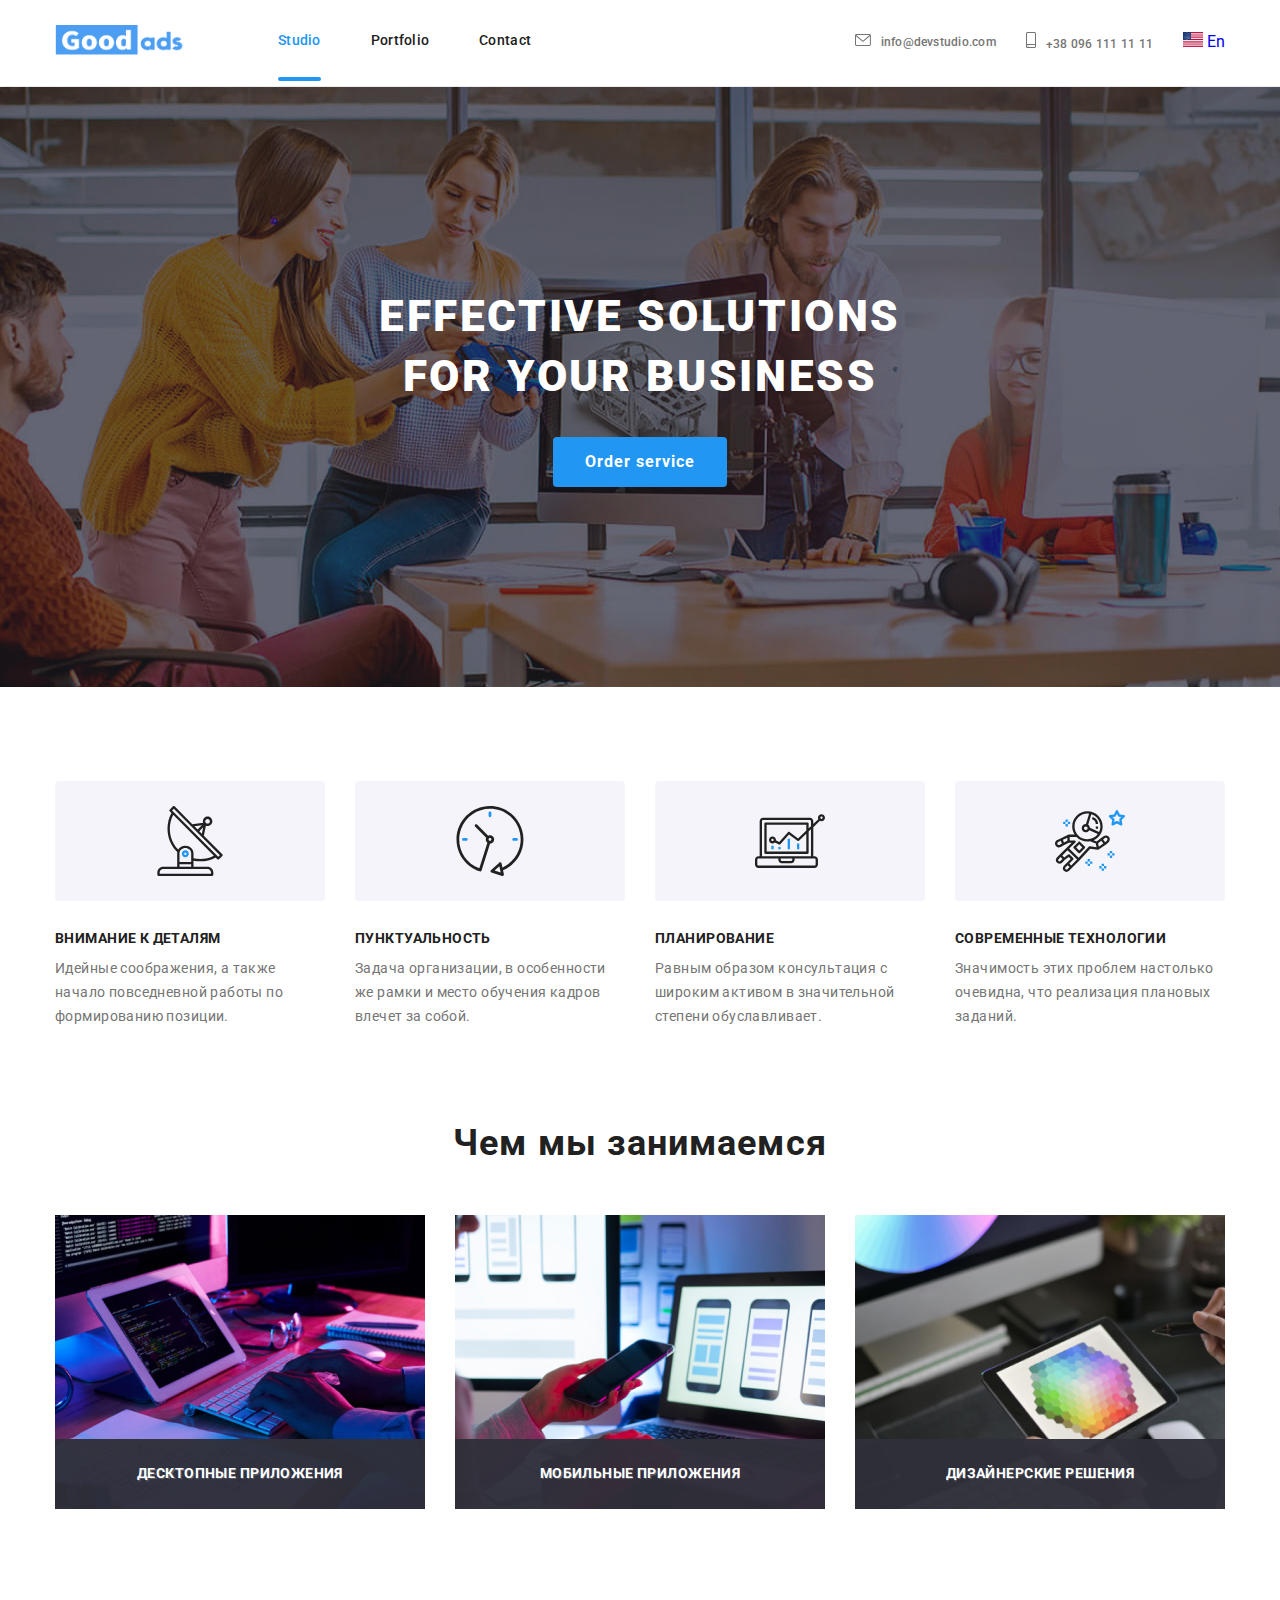
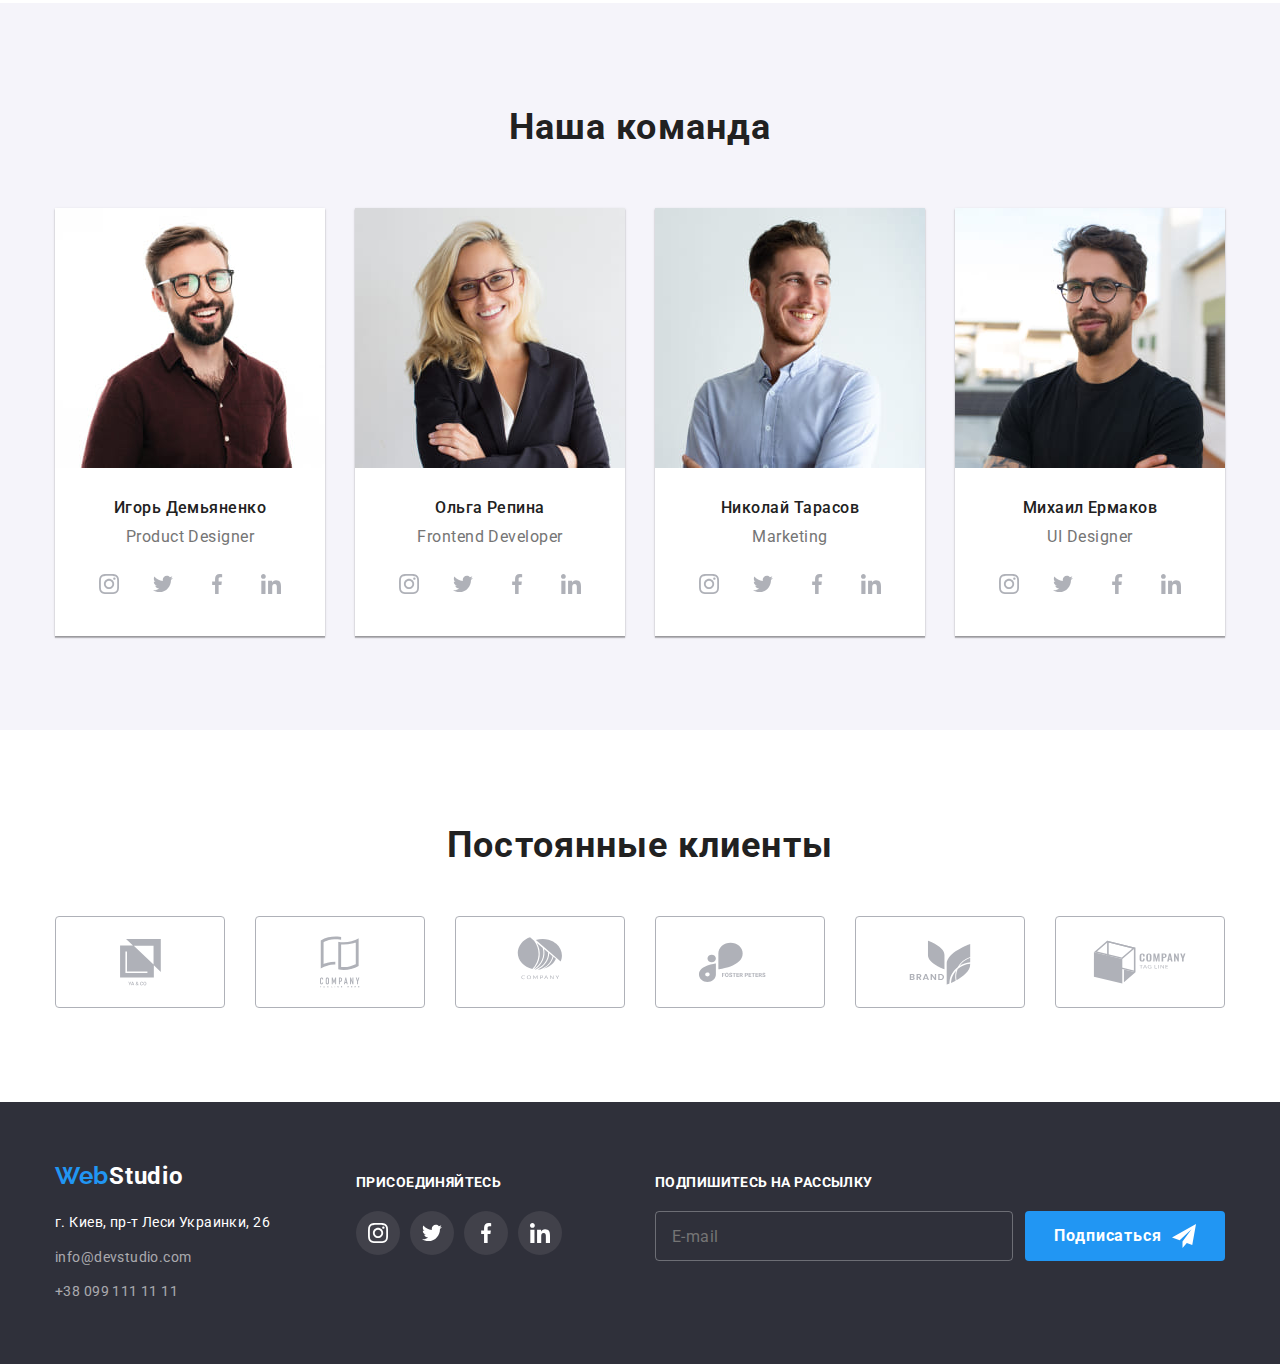
==== commit 04e31bfe: "Поправил языковое меню на мобилке +лого" ====
--- a/en/index.html
+++ b/en/index.html
@@ -18,7 +18,7 @@
   <div class="container container-main"> 
     <nav class="header__nav container-main">
         <a class="header__logo" href="#">
-          <span>Good</span>Ads
+          <img src="../images/logo/logo.png" alt="logo" width="130px" height="30px">
         </a>
 
     
@@ -60,12 +60,12 @@
   <li>
     <a href="/en/index.html" class="lang__link">
       <img src="../images/flag/usa.png" alt="usa flag" width="20px" height="15px">
-    Eng</a>
+    En</a>
     <ul class="sub-lang__list">
       <li>
         <a href="../ua/index.html" class="lang__link">
           <img src="../images/flag/ua.png" alt="ua flag" width="20px" height="15px">
-        Укр</a>
+        Ua</a>
       </li>
       <li>
         <a href="../index.html" class="lang__link">
@@ -571,13 +571,13 @@
     </button>
     <div class="modalform">
   <h3 class="modalform__title">Оставьте свои данные, мы вам перезвоним</h3>
-  <form action="#" class="form">
+  <form action="#" class="form" id="form">
     <div class="form-field">
       <label for="name" class="form-label">Имя</label>
       <div class="svgwrap">
           <input 
           type="text" 
-          class="form-input" 
+          class="form-input _req" 
           name="name" 
           id="name" 
           />
@@ -590,7 +590,7 @@
       <div class="form-field">
         <label for="phone" class="form-label">Телефон</label>
         <div class="input-svg-wrap">
-          <input type="text" class="form-input" name="phone" id="phone" />
+          <input type="text" class="form-input _req" name="phone" id="phone" />
           <svg class="input-icon" width="18" height="18">
             <use href="../images/svg/icons.svg#icon-phone-black-18dp"></use>
           </svg>
@@ -600,7 +600,7 @@
         <div class="form-field">
           <label for="mail" class="form-label">Почта</label>
           <div class="input-svg-wrap">
-            <input type="text" class="form-input" name="mail" id="mail" />
+            <input type="text" class="form-input _req _email" name="mail" id="mail" />
             <svg class="input-icon" width="18" height="18">
               <use href="/images/svg/icons.svg#icon-email-black-18dp"></use>
             </svg>
@@ -618,20 +618,16 @@
         ></textarea>
       </div>
 
-      <div class="agreementsubmit">
-        <div class="agreementfield">
-          <input 
-          type="checkbox" 
-          name="policy" 
-          id="modal-check" 
-          class="modal-check is-hidden">  
-          <label for="modal-check" class="modalchecktext">
-          Соглашаюсь с рассылкой и принимаю 
+      <div class="checkbox">
+        <!-- <div class="agreementfield"> -->
+        <input id="modal-check" type="checkbox" name="policy" class="modal-check is-hidden _req">
+        <label for="modal-check" class="modalchecktext">
+          Соглашаюсь с рассылкой и принимаю
           <span class="modalchecktext__span">
             <a href="#" class="modalchecktext__link">Условия договора</a>
-            </span>
-          </label> 
-        </div>
+          </span>
+        </label>
+        <!-- </div> -->
         <button type="submit" class="modalchecktext__button">Отправить
       </button>
       </div>
@@ -642,6 +638,8 @@
 
 <script src="../js/modal.js"></script>
 <script src="../js/menu.js"></script>
+<script src="../js/form.js"></script>
+
 
 
   </body>
--- a/css/main.min.css
+++ b/css/main.min.css
@@ -1 +1 @@
-:root{--main-text-color: #757575;--second-text-color: #212121;--accent-text-color: #2196f3;--background-color: #2f303a;--text-color: #ffffff;--background-text-color: #0f5996;--section-color: #f5f4fa;--border-bottom: #ececec;--border-portfolio-cards: #eeeeee}body{background-color:var(--text-color);font-family:Roboto, -apple-system, BlinkMacSystemFont, avenir next, avenir, segoe ui, helvetica neue, helvetica, Ubuntu, roboto, noto, arial, sans-serif;color:var(--main-text-color)}p,h1,h2,h3,h4,h5,h6{margin:0}ul{margin:0;padding:0}html{-webkit-box-sizing:border-box;box-sizing:border-box}*,*::before,*::after{-webkit-box-sizing:inherit;box-sizing:inherit}ul{list-style:none}.section{padding-top:60px;padding-bottom:60px}@media screen and (min-width: 1200px){.section{padding-top:94px;padding-bottom:94px}}picture,picture img{display:block;width:100%;height:auto}.container{margin-left:auto;margin-right:auto;padding-left:15px;padding-right:15px;width:100%;max-width:1200px}@media screen and (min-width: 480px){.container{width:480px}}@media screen and (min-width: 768px){.container{width:768px}}@media screen and (min-width: 1200px){.container{width:1200px}}@media screen and (min-width: 768px){.container-footer{display:-webkit-box;display:-ms-flexbox;display:flex}}.container-main{position:relative}@media screen and (min-width: 768px){.container-main{display:-webkit-box;display:-ms-flexbox;display:flex}}.header__logo{display:block;margin-top:16px;margin-bottom:16px;font-family:raleway;font-weight:700;font-size:24px;line-height:1.17;color:var(--second-text-color);text-decoration:none;letter-spacing:0.03em;-webkit-transition:color 250ms linear;transition:color 250ms linear;-webkit-transition-timing-function:cubic-bezier(0.4, 0, 0.2, 1);transition-timing-function:cubic-bezier(0.4, 0, 0.2, 1)}@media screen and (min-width: 768px){.header__logo{margin-top:26px;margin-bottom:26px}}@media screen and (min-width: 1200px){.header__logo{font-size:26px;margin-top:25px;margin-bottom:25px}}.header__logo span{color:var(--accent-text-color)}.header__logo span:hover{color:var(--accent-text-color)}.footeradress__logo{font-weight:700;font-size:24px;line-height:1.17;letter-spacing:0.03em;color:var(--text-color);text-decoration:none;cursor:default;-webkit-transition:color 250ms linear;transition:color 250ms linear;-webkit-transition-timing-function:cubic-bezier(0.4, 0, 0.2, 1);transition-timing-function:cubic-bezier(0.4, 0, 0.2, 1)}@media screen and (width: 768px){.footeradress__logo{font-size:26px;line-height:1.19}}.footeradress__logo:hover{color:var(--accent-text-color)}.footeradress__logo span{font-family:Raleway;font-weight:700;font-size:24px;line-height:1.17;letter-spacing:0.03em;color:var(--accent-text-color)}@media screen and (width: 768px){.footeradress__logo span{font-size:26px;line-height:1.19}}.backdrop{overflow-y:auto;width:100vw;height:100vh;background-color:rgba(23,26,36,0.2);position:fixed;top:0;left:0;-webkit-transition:opacity 250ms, visibility 250ms;transition:opacity 250ms, visibility 250ms;-webkit-transition-timing-function:cubic-bezier(0.4, 0, 0.2, 1);transition-timing-function:cubic-bezier(0.4, 0, 0.2, 1)}.modal{width:calc(100% - 30px);max-width:450px;min-height:581px;background-color:var(--text-color);border-radius:5px;position:fixed;top:50%;left:50%;-webkit-transform:scale(1) rotate(0) translate(-50%, -50%);transform:scale(1) rotate(0) translate(-50%, -50%);-webkit-transition:-webkit-transform 250ms;transition:-webkit-transform 250ms;transition:transform 250ms;transition:transform 250ms, -webkit-transform 250ms;-webkit-transition-timing-function:cubic-bezier(0.4, 0, 0.2, 1);transition-timing-function:cubic-bezier(0.4, 0, 0.2, 1)}.backdrop.is-hidden .modal{-webkit-transform:scale(1.5) rotate(270deg);transform:scale(1.5) rotate(270deg)}@media screen and (min-width: 1200px){.modal{max-width:528px}}.modal__close{position:absolute;top:10px;right:10px;width:30px;height:30px;background-color:transparent;border-radius:50%;border:1px solid rgba(0,0,0,0.1);display:-webkit-box;display:-ms-flexbox;display:flex;-webkit-box-align:center;-ms-flex-align:center;align-items:center;-webkit-box-pack:center;-ms-flex-pack:center;justify-content:center;cursor:pointer;-webkit-transition:border-color 250ms;transition:border-color 250ms;-webkit-transition-timing-function:cubic-bezier(0.4, 0, 0.2, 1);transition-timing-function:cubic-bezier(0.4, 0, 0.2, 1)}.modal__close:focus .modal__icon,.modal__close:hover .modal__icon{fill:#2196f3}.modal__icon{-webkit-transition:fill 250ms linear;transition:fill 250ms linear;-webkit-transition-timing-function:cubic-bezier(0.4, 0, 0.2, 1);transition-timing-function:cubic-bezier(0.4, 0, 0.2, 1)}.is-hidden{visibility:hidden;opacity:0;pointer-events:none;position:absolute}.modalform{padding-top:40px;padding-left:40px;padding-right:30px}@media screen and (min-width: 768px){.modalform{padding-top:46px;padding-left:41px;padding-right:39px}}.modalform__title{padding-bottom:12px;font-weight:bold;font-size:20px;line-height:1.5;letter-spacing:0.03em;color:var(--second-text-color);text-align:center}.form-input{border:1px solid rgba(33,33,33,0.2);padding-left:42px;border-radius:4px;outline:none;width:100%;height:40px;-webkit-transition:border-color 250ms linear;transition:border-color 250ms linear;-webkit-transition-timing-function:cubic-bezier(0.4, 0, 0.2, 1);transition-timing-function:cubic-bezier(0.4, 0, 0.2, 1)}.form-input:focus{border-color:var(--accent-text-color);fill:var(--accent-text-color)}.coment{border:1px solid rgba(33,33,33,0.2);padding-top:0;padding:12px 16px;border-radius:4px;outline:none;width:100%;height:120px;resize:none}.coment:focus{border-color:var(--accent-text-color)}textarea::-webkit-input-placeholder{font-size:14px;letter-spacing:0.01em;color:rgba(117,117,117,0.5)}textarea:-ms-input-placeholder{font-size:14px;letter-spacing:0.01em;color:rgba(117,117,117,0.5)}textarea::-ms-input-placeholder{font-size:14px;letter-spacing:0.01em;color:rgba(117,117,117,0.5)}textarea::placeholder{font-size:14px;letter-spacing:0.01em;color:rgba(117,117,117,0.5)}.form-label{position:absolute;padding-bottom:10px;bottom:100%;left:0px;font-weight:400;font-size:12px;line-height:1.2px;letter-spacing:0.01em;color:var(--main-text-color)}.form-input:focus+.form-label{color:royalblue}.form-field{margin-top:30px;position:relative;-webkit-transition:color 250ms linear;transition:color 250ms linear;-webkit-transition-timing-function:cubic-bezier(0.4, 0, 0.2, 1);transition-timing-function:cubic-bezier(0.4, 0, 0.2, 1)}.form-field:focus{fill:var(--accent-text-color)}.input-icon{position:absolute;margin-left:12px;top:50%;-webkit-transform:translateY(-50%);transform:translateY(-50%);left:5px}.svgwrap{position:relative}.agreementfield{padding-left:auto;padding-right:auto}.modalchecktext{display:block;margin-top:8px;margin-bottom:30px;text-align:center;font-size:12px;letter-spacing:0.03em;color:var(--main-text-color)}@media screen and (min-width: 1200px){.modalchecktext{font-size:14px}}.modalchecktext::before{content:"";width:16px;height:15px;border:solid 2px #000000;margin-right:5px;display:inline-block;border-radius:2px}.modal-check:checked+.modalchecktext::before{background-image:url(../images/check-box/check.svg);background-position:center;background-size:cover;background-repeat:no-repeat;border:none}.modal-check:checked+.modalchecktext::before{background-image:url(../images/check-box/check.svg);background-position:center;background-size:cover;background-repeat:no-repeat;border:none}.modalchecktext__span{text-decoration-skip-ink:none;padding-left:4px}.modalchecktext__link{text-decoration-skip-ink:none;color:var(--accent-text-color)}.checkbox-icon{margin-right:8px;display:inline-block;width:16px;height:15px}.modalchecktext__button{display:block;margin-left:auto;margin-right:auto;margin-bottom:40px;border:none;border-radius:4px;width:200px;height:50px;background-color:var(--accent-text-color);font-family:Roboto;font-weight:bold;font-size:16px;line-height:1.9;text-align:center;letter-spacing:0.06em;color:var(--text-color);cursor:pointer;-webkit-transition:color 250ms linear, background-color 250ms linear;transition:color 250ms linear, background-color 250ms linear;-webkit-transition-timing-function:cubic-bezier(0.4, 0, 0.2, 1);transition-timing-function:cubic-bezier(0.4, 0, 0.2, 1)}.modalchecktext__button:hover,.modalchecktext__button:focus{background:var(--background-text-color);-webkit-box-shadow:0px 3px 1px rgba(0,0,0,0.1),0px 1px 2px rgba(0,0,0,0.08),0px 2px 2px rgba(0,0,0,0.12);box-shadow:0px 3px 1px rgba(0,0,0,0.1),0px 1px 2px rgba(0,0,0,0.08),0px 2px 2px rgba(0,0,0,0.12)}.button{display:-webkit-box;display:-ms-flexbox;display:flex;margin-bottom:50px;margin-left:auto;margin-right:auto;-webkit-box-pack:center;-ms-flex-pack:center;justify-content:center}.portfolio{padding-top:45px}@media screen and (min-width: 768px){.portfolio{padding-top:60px;padding-bottom:60px}}@media screen and (min-width: 1200px){.portfolio{padding-top:94px;padding-bottom:94px}}.portfoliobutton{-ms-flex-wrap:wrap;flex-wrap:wrap;-webkit-box-pack:left;-ms-flex-pack:left;justify-content:left;margin-bottom:40px}@media screen and (min-width: 768px){.portfoliobutton{-ms-flex-wrap:nowrap;flex-wrap:nowrap;-webkit-box-pack:center;-ms-flex-pack:center;justify-content:center;margin-bottom:30px}}@media screen and (min-width: 1200px){.portfoliobutton{margin-bottom:20px}}.portfoliobutton__item{padding-top:15px}@media screen and (min-width: 768px){.portfoliobutton__item{padding-top:0}}.portfoliobutton__item+.portfoliobutton__item{padding-left:8px}.portfoliobutton__item:nth-child(3n+4){padding-left:0}@media screen and (min-width: 768px){.portfoliobutton__item:nth-child(3n+4){padding-left:8px}}.portfoliobutton__button{border:none;border-radius:4px;padding-left:22px;padding-right:22px;padding-top:6px;padding-bottom:6px;cursor:pointer;background-color:var(--section-color);font-family:Roboto;font-weight:500;font-size:16px;line-height:1.6;text-align:center;letter-spacing:0.03em;color:var(--second-text-color);-webkit-transition:color 250ms linear, background-color 250ms linear;transition:color 250ms linear, background-color 250ms linear;-webkit-transition-timing-function:cubic-bezier(0.4, 0, 0.2, 1);transition-timing-function:cubic-bezier(0.4, 0, 0.2, 1)}.portfoliobutton__button:hover,.portfoliobutton__buttonfocus{background:var(--accent-text-color);color:var(--text-color);-webkit-box-shadow:0px 3px 1px rgba(0,0,0,0.1),0px 1px 2px rgba(0,0,0,0.08),0px 2px 2px rgba(0,0,0,0.12);box-shadow:0px 3px 1px rgba(0,0,0,0.1),0px 1px 2px rgba(0,0,0,0.08),0px 2px 2px rgba(0,0,0,0.12)}.adresslist__title{display:block;margin-bottom:9px;font-weight:400;font-size:14px;line-height:1.8;letter-spacing:0.03em;color:var(--text-color);text-decoration:none;cursor:default;-webkit-transition:color 250ms linear;transition:color 250ms linear;-webkit-transition-timing-function:cubic-bezier(0.4, 0, 0.2, 1);transition-timing-function:cubic-bezier(0.4, 0, 0.2, 1)}.adresslist__title:hover,.adresslist__title:focus{color:var(--accent-text-color)}.adresslist-post{display:block;margin-bottom:9px;font-weight:400;font-size:14px;line-height:1.8;letter-spacing:0.03em;color:rgba(255,255,255,0.6);text-decoration:none;cursor:default;-webkit-transition:color 250ms linear;transition:color 250ms linear;-webkit-transition-timing-function:cubic-bezier(0.4, 0, 0.2, 1);transition-timing-function:cubic-bezier(0.4, 0, 0.2, 1)}.adresslist-post:hover{color:var(--accent-text-color);text-decoration:none;opacity:0.6}.adresslist-tel{display:block;margin-bottom:0;font-weight:400;font-size:14px;line-height:1.8;letter-spacing:0.03em;color:rgba(255,255,255,0.6);text-decoration:none;cursor:default;-webkit-transition:color 250ms linear;transition:color 250ms linear;-webkit-transition-timing-function:cubic-bezier(0.4, 0, 0.2, 1);transition-timing-function:cubic-bezier(0.4, 0, 0.2, 1)}.adresslist-tel:hover,.adresslist-tel:focus{color:var(--accent-text-color)}.header{border-bottom:1px solid var(--border-bottom)}.header__nav{display:-webkit-box;display:-ms-flexbox;display:flex;-webkit-box-align:center;-ms-flex-align:center;align-items:center;-webkit-box-pack:justify;-ms-flex-pack:justify;justify-content:space-between}@media screen and (min-width: 768px){.header__nav{display:-webkit-box;display:-ms-flexbox;display:flex;-webkit-box-pack:left;-ms-flex-pack:left;justify-content:left;-webkit-box-align:start;-ms-flex-align:start;align-items:flex-start}}.sitenav{display:none;margin-left:93px;font-weight:500;font-size:14px;letter-spacing:0.02em;text-decoration:none}@media screen and (min-width: 768px){.sitenav{display:-webkit-box;display:-ms-flexbox;display:flex}.sitenav .sitenav__item{margin-top:32px}.sitenav .sitenav__link{color:var(--second-text-color);text-decoration:none;-webkit-transition:color 250ms linear;transition:color 250ms linear;-webkit-transition-timing-function:cubic-bezier(0.4, 0, 0.2, 1);transition-timing-function:cubic-bezier(0.4, 0, 0.2, 1)}.sitenav .sitenav__item+.sitenav__item{margin-left:50px}}.sitenav .active::after{content:"";width:100%;height:4px;background-color:var(--accent-text-color);border-radius:2px;position:absolute;left:0;bottom:-33px;pointer-events:none}.sitenav .sitenav__linkcurrent{color:var(--accent-text-color);display:block;text-decoration:none;position:relative}.sitenav .sitenav .sitenav .sitenav__linkcurrent{color:var(--accent-text-color)}.sitenav .sitenav__link{display:block;text-decoration:none}.sitenav .sitenav .sitenav__link:hover,.sitenav .sitenav .sitenav__link:focus{color:var(--accent-text-color)}.open-menu-btn{background:none;border-color:transparent;border:none;padding:0;margin-right:8px;margin-left:auto}@media screen and (min-width: 768px){.open-menu-btn{display:none}}.close-menu-btn{background:none;border-color:transparent;margin-left:auto}@media screen and (min-width: 768px){.close-menu-btn{display:none}}.menu-icon{width:24px;height:16px}.menu-iconclose{width:18px;height:18px}.close-menu-btn{margin-top:0;padding-right:10px;padding-left:10px;padding:0 10px;background:none;border:none;display:block;margin-left:auto;-webkit-transition:color 250ms linear, border-color 250ms;transition:color 250ms linear, border-color 250ms;-webkit-transition-timing-function:cubic-bezier(0.4, 0, 0.2, 1);transition-timing-function:cubic-bezier(0.4, 0, 0.2, 1)}.close-menu-btn:hover,.close-menu-btn:focus{fill:var(--accent-text-color)}.mob-menu{display:none;position:fixed;text-align:left;top:0;left:0;width:100vw;height:100vh;z-index:999;padding-top:21px;padding-bottom:48px;padding-left:40px;padding-right:15px;background-color:#ffffff}@media screen and (min-width: 768px){.mob-menu{display:none;position:static;background-color:initial;top:auto;width:auto;height:auto;z-index:5}}.mob-menu.is-open{display:-webkit-box;display:-ms-flexbox;display:flex;-webkit-box-orient:vertical;-webkit-box-direction:normal;-ms-flex-direction:column;flex-direction:column}.mobmenu__item{padding-bottom:32px}.mob-menu-top{margin-top:0}.mob-menu-bottom{margin-top:auto}.mobmenu__link{font-size:40px;font-weight:500;color:#000000;text-decoration:none;line-height:1, 2;letter-spacing:0.02em}.mobmenu__link:active{color:var(--accent-text-color)}.menu{display:-webkit-box;display:-ms-flexbox;display:flex;-webkit-box-orient:vertical;-webkit-box-direction:normal;-ms-flex-direction:column;flex-direction:column;-webkit-box-pack:justify;-ms-flex-pack:justify;justify-content:space-between;height:100%;padding-left:0;padding-right:0;padding-top:0}.contmobmenu__item{margin-top:32px}.socialmobmenu{display:-webkit-box;display:-ms-flexbox;display:flex;-ms-flex-wrap:wrap;flex-wrap:wrap;margin-top:64px}.socialmobmenu__link{font-size:18px;font-weight:500;line-height:1.22;letter-spacing:0.02em;color:var(--accent-text-color);padding-right:10px;padding-left:10px;-webkit-transition:color 250ms cubic-bezier(0.4, 0, 0.2, 1);transition:color 250ms cubic-bezier(0.4, 0, 0.2, 1);text-decoration:none}.socialmobmenu__item{border-right:solid #757575 1px}.socialmobmenu__item:first-child .socialmobmenu__link{padding-left:0}.socialmobmenu__item:last-child{border-right:none}.phonemobmenu{font-size:34px;font-weight:500;line-height:1.18;letter-spacing:0.02em;padding-left:0;margin-bottom:32px;color:#757575;text-decoration:none;-webkit-transition:color 250ms linear, border-color 250ms;transition:color 250ms linear, border-color 250ms;-webkit-transition-timing-function:cubic-bezier(0.4, 0, 0.2, 1);transition-timing-function:cubic-bezier(0.4, 0, 0.2, 1)}.phonemobmenu:hover,.phonemobmenu:focus{color:var(--accent-text-color)}.mailmobmenu{font-size:24px;font-weight:500;line-height:1.17;letter-spacing:0.02em;text-decoration:none;color:#757575;-webkit-transition:color 250ms linear, border-color 250ms;transition:color 250ms linear, border-color 250ms;-webkit-transition-timing-function:cubic-bezier(0.4, 0, 0.2, 1);transition-timing-function:cubic-bezier(0.4, 0, 0.2, 1)}.mailmobmenu:hover,.mailmobmenu:focus{color:var(--accent-text-color)}.contact{display:none;margin-top:32px;margin-left:305px}@media screen and (min-width: 768px){.contact{margin-top:11px;margin-left:auto;display:-webkit-box;display:-ms-flexbox;display:flex;-webkit-box-orient:vertical;-webkit-box-direction:normal;-ms-flex-direction:column;flex-direction:column}}@media screen and (min-width: 1200px){.contact{margin-top:32px;-webkit-box-orient:horizontal;-webkit-box-direction:normal;-ms-flex-direction:row;flex-direction:row}}.contact__item{margin-top:0}@media screen and (min-width: 768px){.contact__item{margin-top:10px}}@media screen and (min-width: 1200px){.contact__item{margin-top:0}}.contact__item+.contact__item{margin-left:0}@media screen and (min-width: 1200px){.contact__item+.contact__item{margin-left:30px}}.contact__mail{margin-right:8px;width:14px;height:10px}@media screen and (min-width: 1200px){.contact__mail{margin-right:10px;width:16px;height:12px}}.contact__phone{margin-right:8px;width:10px;height:14px}@media screen and (min-width: 768px){.contact__phone{margin-right:10px;width:10px;height:16px}}@media screen and (min-width: 1200px){.contact__phone{margin-right:10px;width:10px;height:16px}}.contact__link{margin-right:0;font-weight:500;font-size:12px;line-height:1.17;color:var(--main-text-color-text-color);fill:#757575;letter-spacing:0.02em;text-decoration:none;-webkit-transition:color 250ms linear;transition:color 250ms linear;-webkit-transition-timing-function:cubic-bezier(0.4, 0, 0.2, 1);transition-timing-function:cubic-bezier(0.4, 0, 0.2, 1)}.contact__link:hover,.contact__link:focus{fill:var(--accent-text-color);color:var(--accent-text-color)}.lang__list{margin-top:32px;margin-left:30px}.lang__list>li:hover .sub-lang__list{display:block}.sub-lang__list{display:none;position:absolute;width:inherit;padding-bottom:0;background-color:whitesmoke}.lang__link{text-decoration:none}.hero{text-align:center;padding:118px 0;margin-left:auto;margin-right:auto;max-width:1600px;background-color:#c4c4c4;background-image:-webkit-gradient(linear, left top, left bottom, from(rgba(47,48,58,0.4)), to(rgba(47,48,58,0.4))),url(../images/bg/Header-1x-m.jpg);background-image:linear-gradient(rgba(47,48,58,0.4), rgba(47,48,58,0.4)),url(../images/bg/Header-1x-m.jpg);background-repeat:no-repeat;background-position:center;background-size:cover}@media not all, screen and (-webkit-min-device-pixel-ratio: 2) and (-webkit-min-device-pixel-ratio: 2) and (-webkit-min-device-pixel-ratio: 2), screen and (min-resolution: 192dpi) and (min-resolution: 2dppx) and (-webkit-min-device-pixel-ratio: 2){.hero{background-image:-webkit-gradient(linear, left top, left bottom, from(rgba(47,48,58,0.4)), to(rgba(47,48,58,0.4))),url(../images/bg/Header-2x-m.jpg);background-image:linear-gradient(rgba(47,48,58,0.4), rgba(47,48,58,0.4)),url(../images/bg/Header-2x-m.jpg)}}@media not all, screen and (min-width: 768px){.hero{background-image:-webkit-gradient(linear, left top, left bottom, from(rgba(47,48,58,0.4)), to(rgba(47,48,58,0.4))),url(../images/bg/Header-1x-t.jpg);background-image:linear-gradient(rgba(47,48,58,0.4), rgba(47,48,58,0.4)),url(../images/bg/Header-1x-t.jpg)}}@media not all, screen and (min-width: 768px) and (-webkit-min-device-pixel-ratio: 2) and (-webkit-min-device-pixel-ratio: 2) and (-webkit-min-device-pixel-ratio: 2), screen and (min-width: 768px) and (min-resolution: 192dpi) and (min-resolution: 2dppx) and (-webkit-min-device-pixel-ratio: 2){.hero{background-image:-webkit-gradient(linear, left top, left bottom, from(rgba(47,48,58,0.4)), to(rgba(47,48,58,0.4))),url(../images/bg/Header-2x-t.jpg);background-image:linear-gradient(rgba(47,48,58,0.4), rgba(47,48,58,0.4)),url(../images/bg/Header-2x-t.jpg)}}@media not all, screen and (min-width: 1200px){.hero{padding:200px 0;background-image:-webkit-gradient(linear, left top, left bottom, from(rgba(47,48,58,0.4)), to(rgba(47,48,58,0.4))),url(../images/bg/Header-1x-d.jpg);background-image:linear-gradient(rgba(47,48,58,0.4), rgba(47,48,58,0.4)),url(../images/bg/Header-1x-d.jpg)}}@media not all, screen and (min-width: 1200px) and (-webkit-min-device-pixel-ratio: 2) and (-webkit-min-device-pixel-ratio: 2) and (-webkit-min-device-pixel-ratio: 2), screen and (min-width: 1200px) and (min-resolution: 192dpi) and (min-resolution: 2dppx) and (-webkit-min-device-pixel-ratio: 2){.hero{background-image:-webkit-gradient(linear, left top, left bottom, from(rgba(47,48,58,0.4)), to(rgba(47,48,58,0.4))),url(../images/bg/Header-2x-d.jpg);background-image:linear-gradient(rgba(47,48,58,0.4), rgba(47,48,58,0.4)),url(../images/bg/Header-2x-d.jpg)}}.hero__title{margin-bottom:30px;font-weight:900;font-size:26px;line-height:1.6;color:var(--text-color);letter-spacing:0.06em;text-transform:uppercase;text-align:center}@media screen and (min-width: 1200px){.hero__title{font-size:44px;line-height:1.36}}.hero__button{border:none;border-radius:4px;padding:10px 32px;margin-bottom:0;font-weight:700;font-size:14px;cursor:pointer;line-height:30px;background-color:var(--accent-text-color);color:var(--text-color);letter-spacing:0.06em;-webkit-transition:color 250ms linear, background-color 250ms linear;transition:color 250ms linear, background-color 250ms linear;-webkit-transition-timing-function:cubic-bezier(0.4, 0, 0.2, 1);transition-timing-function:cubic-bezier(0.4, 0, 0.2, 1)}.hero__button:hover,.hero__button:focus{background-color:var(--background-text-color)}@media screen and (min-width: 768px){.hero__button{font-size:16px}}.section-advantages{padding-bottom:0;margin-bottom:30px}@media screen and (min-width: 768px){.section-advantages{padding-top:60px}}@media screen and (min-width: 1200px){.section-advantages{padding-top:94px;margin-bottom:0}}.advantages__item{padding-bottom:30px;width:100%}@media screen and (min-width: 768px){.advantages__item{width:calc(50% - 15px)}}@media screen and (min-width: 1200px){.advantages__item{margin-left:30px;padding-bottom:0;width:calc(25% - 15px)}.advantages__item:first-child{margin-left:0}}.advantages{display:-webkit-box;display:-ms-flexbox;display:flex;-ms-flex-wrap:wrap;flex-wrap:wrap;-webkit-box-pack:justify;-ms-flex-pack:justify;justify-content:space-between}@media screen and (min-width: 1200px){.advantages{-ms-flex-wrap:nowrap;flex-wrap:nowrap;-webkit-box-pack:center;-ms-flex-pack:center;justify-content:center}}.advantages__title{margin-top:30px;margin-bottom:10px;text-align:center;font-weight:700;font-size:14px;line-height:1.14;letter-spacing:0.03em;color:var(--second-text-color)}@media screen and (min-width: 768px){.advantages__title{text-align:left}}.advantages__div{display:-webkit-box;display:-ms-flexbox;display:flex;-webkit-box-pack:center;-ms-flex-pack:center;justify-content:center;-webkit-box-align:center;-ms-flex-align:center;align-items:center;height:120px;border-radius:4px;background-color:var(--section-color)}.advantages__icon{width:70px;height:70px}.advantages__text{font-weight:400;font-size:14px;line-height:1.71;letter-spacing:0.03em;color:var(--main-text-color)}.whatwedo.section{display:none}@media screen and (min-width: 1200px){.whatwedo.section{width:100%;display:inline-block}}.whatwedo__title{padding:top 94px;margin-bottom:50px;font-weight:700;font-size:36px;line-height:1.16;color:var(--second-text-color);text-align:center;letter-spacing:0.03em}.whatwedo__item{display:-webkit-box;display:-ms-flexbox;display:flex;position:relative}.whatwedo__item+.whatwedo__item{margin-left:30px}.whatwedo__blocktitle{position:absolute;left:0;bottom:0;width:100%;padding:27px 27px;font-family:Roboto;font-weight:700;font-size:14px;line-height:1.1;text-align:center;letter-spacing:0.03em;text-transform:uppercase;background-color:rgba(47,48,58,0.8);color:var(--text-color)}.comand{background-color:var(--section-color)}@media screen and (min-width: 1200px){.comand{margin-top:0}}.comand__title{font-weight:700;font-size:28px;line-height:1.17;text-align:center;letter-spacing:0.03em;color:var(--second-text-color)}@media screen and (min-width: 768px){.comand__title{font-size:28px;line-height:1.7}}@media screen and (min-width: 1200px){.comand__title{font-size:36px;line-height:1.7;margin-bottom:50px}}.professions__name{margin-bottom:10px;font-weight:500;font-size:16px;letter-spacing:0.03em;color:var(--second-text-color)}.professions__item{margin-bottom:16px;font-weight:400;color:var(--main-text-color)}.professions{padding-top:30px;padding-bottom:30px;font-size:16px;line-height:1.2;text-align:center;letter-spacing:0.03em;background-color:var(--text-color)}.comand__item{-webkit-box-shadow:0px 1px 3px rgba(0,0,0,0.12),0px 1px 1px rgba(0,0,0,0.14),0px 2px 1px rgba(0,0,0,0.2);box-shadow:0px 1px 3px rgba(0,0,0,0.12),0px 1px 1px rgba(0,0,0,0.14),0px 2px 1px rgba(0,0,0,0.2);margin-top:30px}@media screen and (min-width: 768px){.comand__item{width:calc(50% - 15px);margin-top:30px}.comand__item:first-child{margin-left:0}}@media screen and (min-width: 1200px){.comand__item{margin-left:30px;width:calc(25% - 15px);margin-top:0}}.comands{-ms-flex-wrap:wrap;flex-wrap:wrap;-webkit-box-pack:justify;-ms-flex-pack:justify;justify-content:space-between}@media screen and (min-width: 768px){.comands{display:-webkit-box;display:-ms-flexbox;display:flex;-ms-flex-wrap:wrap;flex-wrap:wrap;-webkit-box-pack:justify;-ms-flex-pack:justify;justify-content:space-between}}@media screen and (min-width: 1200px){.comands{display:-webkit-box;display:-ms-flexbox;display:flex;-ms-flex-wrap:nowrap;flex-wrap:nowrap;-webkit-box-pack:center;-ms-flex-pack:center;justify-content:center}}.comand__item .img{display:block;width:100%;height:auto}.sociallist{display:-webkit-box;display:-ms-flexbox;display:flex;-webkit-box-pack:center;-ms-flex-pack:center;justify-content:center}.sociallist__item{width:44px;height:44px}.sociallist__item+.sociallist__item{margin-left:10px}.sociallist__link{width:100%;height:100%;border-radius:50%;display:-webkit-box;display:-ms-flexbox;display:flex;-webkit-box-align:center;-ms-flex-align:center;align-items:center;-webkit-box-pack:center;-ms-flex-pack:center;justify-content:center;-webkit-transition:color 250ms linear, background-color 250ms linear;transition:color 250ms linear, background-color 250ms linear;-webkit-transition-timing-function:cubic-bezier(0.4, 0, 0.2, 1);transition-timing-function:cubic-bezier(0.4, 0, 0.2, 1)}.sociallist__link:hover,.sociallist__link:focus{background-color:var(--accent-text-color)}.sociallist__icon{fill:#afb1b8}.sociallist__link:hover .sociallist__icon,.sociallist__link:focus .sociallist__icon{fill:var(--section-color)}.сlients__title{margin-top:0;padding-top:60px;padding-bottom:30px;font-weight:700;font-size:28px;line-height:1.17;text-align:center;letter-spacing:0.03em;color:var(--second-text-color)}@media screen and (min-width: 768px){.сlients__title{padding-bottom:0;margin-bottom:15px}}@media screen and (min-width: 1200px){.сlients__title{padding-top:94px;margin-bottom:35px;font-size:36px}}.clients__list{-ms-flex-wrap:wrap;flex-wrap:wrap;display:-webkit-box;display:-ms-flexbox;display:flex;margin-bottom:45px;margin-left:-15px;margin-right:-15px;-webkit-box-pack:center;-ms-flex-pack:center;justify-content:center}@media screen and (min-width: 768px){.clients__list{margin-bottom:45px}}@media screen and (min-width: 1200px){.clients__list{margin-bottom:79px}}.clients__item{height:92px;width:calc(100% / 2 - 30px);margin:15px}@media screen and (min-width: 768px){.clients__item{width:calc(100% / 3 - 30px)}}@media screen and (min-width: 1200px){.clients__item{width:calc(100% / 6 - 30px)}}.clients__link{width:100%;height:100%;border:solid 1px #afb1b8;border-radius:4px;display:-webkit-box;display:-ms-flexbox;display:flex;-webkit-box-align:center;-ms-flex-align:center;align-items:center;-webkit-box-pack:center;-ms-flex-pack:center;justify-content:center;fill:#afb1b8;-webkit-transition:color 250ms linear, border-color 250ms;transition:color 250ms linear, border-color 250ms;-webkit-transition-timing-function:cubic-bezier(0.4, 0, 0.2, 1);transition-timing-function:cubic-bezier(0.4, 0, 0.2, 1)}.clients__link:hover,.clients__link:focus{border:solid 1px var(--accent-text-color)}.clients__icon{-webkit-transition:fill 250ms linear, border-color 250ms;transition:fill 250ms linear, border-color 250ms;-webkit-transition-timing-function:cubic-bezier(0.4, 0, 0.2, 1);transition-timing-function:cubic-bezier(0.4, 0, 0.2, 1)}.clients__link:hover .clients__icon,.clients__link:focus .clients__icon{fill:var(--accent-text-color)}.footer{display:-webkit-box;display:-ms-flexbox;display:flex}@media screen and (min-width: 768px){.footer{text-align:center}}@media screen and (min-width: 1200px){.footer{text-align:left}}.footer .container{display:block}@media screen and (min-width: 768px){.footer .container{display:-webkit-box;display:-ms-flexbox;display:flex;-ms-flex-wrap:wrap;flex-wrap:wrap}}@media screen and (min-width: 1200px){.footer .container{display:-webkit-box;display:-ms-flexbox;display:flex;-ms-flex-wrap:nowrap;flex-wrap:nowrap}}.adress{margin-top:20px;font-style:normal}.footer{display:-webkit-box;display:-ms-flexbox;display:flex;padding-top:60px;padding-bottom:60px;background-color:var(--background-color)}.footerform{margin-top:60px;padding-top:12px}@media screen and (min-width: 768px){.footerform{margin-left:auto;margin-right:auto;width:100%;max-width:450px}}@media screen and (min-width: 1200px){.footerform{display:block;width:auto;max-width:none;padding-left:93px;margin-left:0;margin-right:0;margin-top:0px}}.footerform__class{display:-webkit-box;display:-ms-flexbox;display:flex;-ms-flex-wrap:wrap;flex-wrap:wrap;text-align:center}@media screen and (min-width: 768px){.footerform__class{-webkit-box-orient:vertical;-webkit-box-direction:normal;-ms-flex-direction:column;flex-direction:column;-webkit-box-align:center;-ms-flex-align:center;align-items:center}}@media screen and (min-width: 1200px){.footerform__class{text-align:left;-webkit-box-orient:horizontal;-webkit-box-direction:normal;-ms-flex-direction:row;flex-direction:row;-webkit-box-align:start;-ms-flex-align:start;align-items:flex-start}}.footerform__title{width:100%;margin-bottom:20px;font-weight:700;font-size:14px;line-height:1.2;letter-spacing:0.03em;color:var(--text-color)}.buttonform{border:none;margin-left:auto;margin-right:auto;margin-top:20px;width:200px;height:50px;background-color:var(--accent-text-color);border-radius:4px;cursor:pointer;fill:var(--text-color);font-family:Roboto;font-weight:bold;font-size:16px;letter-spacing:0.06em;color:var(--text-color);display:-webkit-inline-box;display:-ms-inline-flexbox;display:inline-flex;-webkit-box-align:center;-ms-flex-align:center;align-items:center;-webkit-box-pack:center;-ms-flex-pack:center;justify-content:center;-webkit-transition:background-color 250ms linear;transition:background-color 250ms linear;-webkit-transition-timing-function:cubic-bezier(0.4, 0, 0.2, 1);transition-timing-function:cubic-bezier(0.4, 0, 0.2, 1)}@media screen and (min-width: 768px){.buttonform{margin-left:12px;margin-top:0;margin-right:0}}.buttonform:focus,.buttonform:hover{background:var(--background-text-color);color:var(--text-color);-webkit-box-shadow:0px 3px 1px rgba(0,0,0,0.1),0px 1px 2px rgba(0,0,0,0.08),0px 2px 2px rgba(0,0,0,0.12);box-shadow:0px 3px 1px rgba(0,0,0,0.1),0px 1px 2px rgba(0,0,0,0.08),0px 2px 2px rgba(0,0,0,0.12)}.footeradress{width:231px;margin-left:auto;margin-right:auto;text-align:center;-ms-flex-negative:0;flex-shrink:0}@media screen and (min-width: 768px){.footeradress{width:50%;margin-left:0;margin-right:0}}@media screen and (min-width: 1200px){.footeradress{width:231px;margin-left:0;margin-right:0;text-align:left}}.formfooter__icon{margin-left:10px}.input-email{padding-top:15px;padding-bottom:15px;padding-left:16px;width:100%;height:50px;font-weight:400;font-size:16px;line-height:1.2;letter-spacing:0.03em;color:rgba(255,255,255,0.6);background-color:transparent;border:1px solid rgba(255,255,255,0.3);border-radius:4px}@media screen and (min-width: 768px){.input-email{margin-bottom:20px}}@media screen and (min-width: 1200px){.input-email{width:358px;margin-bottom:0}}.footersocial__list{display:-webkit-box;display:-ms-flexbox;display:flex;-webkit-box-pack:center;-ms-flex-pack:center;justify-content:center}.footersocial{margin-left:0px;padding-top:12px;padding-left:0;text-align:center}@media screen and (min-width: 768px){.footersocial{width:50%;padding-top:0}}@media screen and (min-width: 1200px){.footersocial{width:auto;padding-top:12px;padding-left:70px;text-align:left}}.footersocial__title{margin-top:60px;margin-bottom:20px;font-family:Roboto;font-weight:700;font-size:14px;line-height:1.2;letter-spacing:0.03em;color:var(--text-color)}@media screen and (min-width: 768px){.footersocial__title{margin-top:initial}}.footersocial__item{width:44px;height:44px}.footersocial__item+.footersocial__item{margin-left:10px}.footersocial__link{width:100%;height:100%;border-radius:50%;display:-webkit-box;display:-ms-flexbox;display:flex;-webkit-box-align:center;-ms-flex-align:center;align-items:center;-webkit-box-pack:center;-ms-flex-pack:center;justify-content:center;background-color:rgba(223,219,219,0.1);-webkit-transition:background-color 250ms linear;transition:background-color 250ms linear;-webkit-transition-timing-function:cubic-bezier(0.4, 0, 0.2, 1);transition-timing-function:cubic-bezier(0.4, 0, 0.2, 1)}.footersocial__link:hover,.footersocial__link:focus{background-color:var(--accent-text-color)}.footersocial__icon{fill:var(--text-color)}.link-our-product{text-decoration:none}.link-our-product:focus .cards__text{-webkit-transform:translateY(0);transform:translateY(0)}.pborder__name{font-weight:700;font-size:18px;line-height:2;letter-spacing:0.06em;color:var(--second-text-color)}.pborder__surname{font-weight:400;font-size:16px;line-height:1.9;letter-spacing:0.03em;color:var(--main-text-color)}.pborder{padding:20px 24px;border:solid 1px var(--border-portfolio-cards)}@media screen and (min-width: 768px){.pborder{-webkit-box-flex:1;-ms-flex-positive:1;flex-grow:1}}.cards{display:-webkit-box;display:-ms-flexbox;display:flex;-ms-flex-wrap:wrap;flex-wrap:wrap;-webkit-box-pack:justify;-ms-flex-pack:justify;justify-content:space-between}.cards__text{position:absolute;top:0;left:0;bottom:0;font-family:roboto;font-weight:400;font-size:18px;line-height:1.6;color:var(--text-color);background-color:rgba(33,150,243,0.9);padding:63px 24px;-webkit-transform:translateY(105%);transform:translateY(105%);-webkit-transition:250ms;transition:250ms;-webkit-transition-timing-function:cubic-bezier(0.4, 0, 0.2, 1);transition-timing-function:cubic-bezier(0.4, 0, 0.2, 1)}.cards__item:hover .cards__text{-webkit-transform:translateY(0);transform:translateY(0)}.cards__item{width:100%;padding-top:30px;-webkit-transition:-webkit-box-shadow 250ms;transition:-webkit-box-shadow 250ms;transition:box-shadow 250ms;transition:box-shadow 250ms, -webkit-box-shadow 250ms;-webkit-transition-timing-function:cubic-bezier(0.4, 0, 0.2, 1);transition-timing-function:cubic-bezier(0.4, 0, 0.2, 1)}@media screen and (min-width: 768px){.cards__item{width:calc(50% - 15px)}}@media screen and (min-width: 1200px){.cards__item{width:auto}}.cards__item img{display:block;width:100%;height:auto}@media screen and (min-width: 768px){.cards__item img{display:block}}.cards__item img:hover,.cards__item img:focus{cursor:pointer;-webkit-box-shadow:0px 1px 1px rgba(0,0,0,0.12),0px 4px 4px rgba(0,0,0,0.06),1px 4px 6px rgba(0,0,0,0.16);box-shadow:0px 1px 1px rgba(0,0,0,0.12),0px 4px 4px rgba(0,0,0,0.06),1px 4px 6px rgba(0,0,0,0.16)}.cards__item:nth-child(3n){margin-right:0}.cards__item:nth-last-child(-n+3){margin-bottom:0}.cards__item:hover .portfolio__text{-webkit-transform:translateY(0);transform:translateY(0)}.cards__wrap{position:relative;overflow:hidden}.cards__link{text-decoration:none;display:-webkit-box;display:-ms-flexbox;display:flex;-webkit-box-orient:vertical;-webkit-box-direction:normal;-ms-flex-direction:column;flex-direction:column;height:100%}
+:root{--main-text-color: #757575;--second-text-color: #212121;--accent-text-color: #2196f3;--background-color: #2f303a;--text-color: #ffffff;--background-text-color: #0f5996;--section-color: #f5f4fa;--border-bottom: #ececec;--border-portfolio-cards: #eeeeee}body{background-color:var(--text-color);font-family:Roboto, -apple-system, BlinkMacSystemFont, avenir next, avenir, segoe ui, helvetica neue, helvetica, Ubuntu, roboto, noto, arial, sans-serif;color:var(--main-text-color)}p,h1,h2,h3,h4,h5,h6{margin:0}ul{margin:0;padding:0}html{-webkit-box-sizing:border-box;box-sizing:border-box}*,*::before,*::after{-webkit-box-sizing:inherit;box-sizing:inherit}ul{list-style:none}.section{padding-top:60px;padding-bottom:60px}@media screen and (min-width: 1200px){.section{padding-top:94px;padding-bottom:94px}}picture,picture img{display:block;width:100%;height:auto}.container{margin-left:auto;margin-right:auto;padding-left:15px;padding-right:15px;width:100%;max-width:1200px}@media screen and (min-width: 480px){.container{width:480px}}@media screen and (min-width: 768px){.container{width:768px}}@media screen and (min-width: 1200px){.container{width:1200px}}@media screen and (min-width: 768px){.container-footer{display:-webkit-box;display:-ms-flexbox;display:flex}}.container-main{position:relative}@media screen and (min-width: 768px){.container-main{display:-webkit-box;display:-ms-flexbox;display:flex}}.header__logo{display:block;margin-top:16px;margin-bottom:16px;font-family:raleway;font-weight:700;font-size:24px;line-height:1.17;color:var(--second-text-color);text-decoration:none;letter-spacing:0.03em;-webkit-transition:color 250ms linear;transition:color 250ms linear;-webkit-transition-timing-function:cubic-bezier(0.4, 0, 0.2, 1);transition-timing-function:cubic-bezier(0.4, 0, 0.2, 1)}@media screen and (min-width: 768px){.header__logo{margin-top:26px;margin-bottom:26px}}@media screen and (min-width: 1200px){.header__logo{font-size:26px;margin-top:25px;margin-bottom:25px}}.header__logo span{color:var(--accent-text-color)}.header__logo span:hover{color:var(--accent-text-color)}.footeradress__logo{font-weight:700;font-size:24px;line-height:1.17;letter-spacing:0.03em;color:var(--text-color);text-decoration:none;cursor:default;-webkit-transition:color 250ms linear;transition:color 250ms linear;-webkit-transition-timing-function:cubic-bezier(0.4, 0, 0.2, 1);transition-timing-function:cubic-bezier(0.4, 0, 0.2, 1)}@media screen and (width: 768px){.footeradress__logo{font-size:26px;line-height:1.19}}.footeradress__logo:hover{color:var(--accent-text-color)}.footeradress__logo span{font-family:Raleway;font-weight:700;font-size:24px;line-height:1.17;letter-spacing:0.03em;color:var(--accent-text-color)}@media screen and (width: 768px){.footeradress__logo span{font-size:26px;line-height:1.19}}.backdrop{overflow-y:auto;width:100vw;height:100vh;background-color:rgba(23,26,36,0.2);position:fixed;top:0;left:0;-webkit-transition:opacity 250ms, visibility 250ms;transition:opacity 250ms, visibility 250ms;-webkit-transition-timing-function:cubic-bezier(0.4, 0, 0.2, 1);transition-timing-function:cubic-bezier(0.4, 0, 0.2, 1)}.modal{width:calc(100% - 30px);max-width:450px;min-height:581px;background-color:var(--text-color);border-radius:5px;position:fixed;top:50%;left:50%;-webkit-transform:scale(1) rotate(0) translate(-50%, -50%);transform:scale(1) rotate(0) translate(-50%, -50%);-webkit-transition:-webkit-transform 250ms;transition:-webkit-transform 250ms;transition:transform 250ms;transition:transform 250ms, -webkit-transform 250ms;-webkit-transition-timing-function:cubic-bezier(0.4, 0, 0.2, 1);transition-timing-function:cubic-bezier(0.4, 0, 0.2, 1)}.backdrop.is-hidden .modal{-webkit-transform:scale(1.5) rotate(270deg);transform:scale(1.5) rotate(270deg)}@media screen and (min-width: 1200px){.modal{max-width:528px}}.modal__close{position:absolute;z-index:999;top:10px;right:10px;width:30px;height:30px;background-color:transparent;border-radius:50%;border:1px solid rgba(0,0,0,0.1);display:-webkit-box;display:-ms-flexbox;display:flex;-webkit-box-align:center;-ms-flex-align:center;align-items:center;-webkit-box-pack:center;-ms-flex-pack:center;justify-content:center;cursor:pointer;-webkit-transition:border-color 250ms;transition:border-color 250ms;-webkit-transition-timing-function:cubic-bezier(0.4, 0, 0.2, 1);transition-timing-function:cubic-bezier(0.4, 0, 0.2, 1)}.modal__close:focus .modal__icon,.modal__close:hover .modal__icon{fill:#2196f3}.modal__icon{-webkit-transition:fill 250ms linear;transition:fill 250ms linear;-webkit-transition-timing-function:cubic-bezier(0.4, 0, 0.2, 1);transition-timing-function:cubic-bezier(0.4, 0, 0.2, 1)}.is-hidden{visibility:hidden;opacity:0;pointer-events:none;position:absolute}.modalform{position:relative;padding-top:40px;padding-left:40px;padding-right:30px}@media screen and (min-width: 768px){.modalform{padding-top:46px;padding-left:41px;padding-right:39px}}.modalform::after{content:"";position:absolute;top:0;left:0;width:100%;height:100%;background:url("/images/loader/spinner.gif") center/50px no-repeat;opacity:0;visibility:hidden;-webkit-transition:all 0.5s ease 0s;transition:all 0.5s ease 0s}.modalform._sending::after{opacity:1;visibility:visible}.modalform__title{padding-bottom:12px;font-weight:bold;font-size:20px;line-height:1.5;letter-spacing:0.03em;color:var(--second-text-color);text-align:center}.form-input{border:1px solid rgba(33,33,33,0.2);padding-left:42px;border-radius:4px;outline:none;width:100%;height:40px;-webkit-transition:border-color 250ms linear;transition:border-color 250ms linear;-webkit-transition-timing-function:cubic-bezier(0.4, 0, 0.2, 1);transition-timing-function:cubic-bezier(0.4, 0, 0.2, 1)}.form-input:focus{border-color:var(--accent-text-color);fill:var(--accent-text-color)}.form-input._error{-webkit-box-shadow:0 0 15px red;box-shadow:0 0 15px red}.coment{border:1px solid rgba(33,33,33,0.2);padding-top:0;padding:12px 16px;border-radius:4px;outline:none;width:100%;height:120px;resize:none}.coment:focus{border-color:var(--accent-text-color)}textarea::-webkit-input-placeholder{font-size:14px;letter-spacing:0.01em;color:rgba(117,117,117,0.5)}textarea:-ms-input-placeholder{font-size:14px;letter-spacing:0.01em;color:rgba(117,117,117,0.5)}textarea::-ms-input-placeholder{font-size:14px;letter-spacing:0.01em;color:rgba(117,117,117,0.5)}textarea::placeholder{font-size:14px;letter-spacing:0.01em;color:rgba(117,117,117,0.5)}.form-label{position:absolute;padding-bottom:10px;bottom:100%;left:0px;font-weight:400;font-size:12px;line-height:1.2px;letter-spacing:0.01em;color:var(--main-text-color)}.form-input:focus+.form-label{color:royalblue}.form-field{margin-top:30px;position:relative;-webkit-transition:color 250ms linear;transition:color 250ms linear;-webkit-transition-timing-function:cubic-bezier(0.4, 0, 0.2, 1);transition-timing-function:cubic-bezier(0.4, 0, 0.2, 1)}.form-field:focus{fill:var(--accent-text-color)}.input-icon{position:absolute;margin-left:12px;top:50%;-webkit-transform:translateY(-50%);transform:translateY(-50%);left:5px}.svgwrap{position:relative}.modalchecktext{display:block;margin-top:8px;margin-bottom:30px;text-align:center;font-size:12px;letter-spacing:0.03em;color:var(--main-text-color)}@media screen and (min-width: 1200px){.modalchecktext{font-size:14px}}.modalchecktext::before{content:"";width:16px;height:15px;border:solid 2px #000000;margin-right:5px;display:inline-block;border-radius:2px}.modal-check:checked+.modalchecktext::before{background-image:url(../images/check-box/check.svg);background-position:center;background-size:cover;background-repeat:no-repeat;border:none}.modal-check:checked+.modalchecktext::before{background-image:url(../images/check-box/check.svg);background-position:center;background-size:cover;background-repeat:no-repeat;border:none}.modalchecktext__span{text-decoration-skip-ink:none;padding-left:4px}.modalchecktext__link{text-decoration-skip-ink:none;color:var(--accent-text-color)}.checkbox._error .modalchecktext::before{-webkit-box-shadow:0 0 15px red;box-shadow:0 0 15px red}.checkbox-icon{margin-right:8px;display:inline-block;width:16px;height:15px}.modalchecktext__button{display:block;margin-left:auto;margin-right:auto;margin-bottom:40px;border:none;border-radius:4px;width:200px;height:50px;background-color:var(--accent-text-color);font-family:Roboto;font-weight:bold;font-size:16px;line-height:1.9;text-align:center;letter-spacing:0.06em;color:var(--text-color);cursor:pointer;-webkit-transition:color 250ms linear, background-color 250ms linear;transition:color 250ms linear, background-color 250ms linear;-webkit-transition-timing-function:cubic-bezier(0.4, 0, 0.2, 1);transition-timing-function:cubic-bezier(0.4, 0, 0.2, 1)}.modalchecktext__button:hover,.modalchecktext__button:focus{background:var(--background-text-color);-webkit-box-shadow:0px 3px 1px rgba(0,0,0,0.1),0px 1px 2px rgba(0,0,0,0.08),0px 2px 2px rgba(0,0,0,0.12);box-shadow:0px 3px 1px rgba(0,0,0,0.1),0px 1px 2px rgba(0,0,0,0.08),0px 2px 2px rgba(0,0,0,0.12)}.button{display:-webkit-box;display:-ms-flexbox;display:flex;margin-bottom:50px;margin-left:auto;margin-right:auto;-webkit-box-pack:center;-ms-flex-pack:center;justify-content:center}.portfolio{padding-top:45px}@media screen and (min-width: 768px){.portfolio{padding-top:60px;padding-bottom:60px}}@media screen and (min-width: 1200px){.portfolio{padding-top:94px;padding-bottom:94px}}.portfoliobutton{-ms-flex-wrap:wrap;flex-wrap:wrap;-webkit-box-pack:left;-ms-flex-pack:left;justify-content:left;margin-bottom:40px}@media screen and (min-width: 768px){.portfoliobutton{-ms-flex-wrap:nowrap;flex-wrap:nowrap;-webkit-box-pack:center;-ms-flex-pack:center;justify-content:center;margin-bottom:30px}}@media screen and (min-width: 1200px){.portfoliobutton{margin-bottom:20px}}.portfoliobutton__item{padding-top:15px}@media screen and (min-width: 768px){.portfoliobutton__item{padding-top:0}}.portfoliobutton__item+.portfoliobutton__item{padding-left:8px}.portfoliobutton__item:nth-child(3n+4){padding-left:0}@media screen and (min-width: 768px){.portfoliobutton__item:nth-child(3n+4){padding-left:8px}}.portfoliobutton__button{border:none;border-radius:4px;padding-left:22px;padding-right:22px;padding-top:6px;padding-bottom:6px;cursor:pointer;background-color:var(--section-color);font-family:Roboto;font-weight:500;font-size:16px;line-height:1.6;text-align:center;letter-spacing:0.03em;color:var(--second-text-color);-webkit-transition:color 250ms linear, background-color 250ms linear;transition:color 250ms linear, background-color 250ms linear;-webkit-transition-timing-function:cubic-bezier(0.4, 0, 0.2, 1);transition-timing-function:cubic-bezier(0.4, 0, 0.2, 1)}.portfoliobutton__button:hover,.portfoliobutton__buttonfocus{background:var(--accent-text-color);color:var(--text-color);-webkit-box-shadow:0px 3px 1px rgba(0,0,0,0.1),0px 1px 2px rgba(0,0,0,0.08),0px 2px 2px rgba(0,0,0,0.12);box-shadow:0px 3px 1px rgba(0,0,0,0.1),0px 1px 2px rgba(0,0,0,0.08),0px 2px 2px rgba(0,0,0,0.12)}.adresslist__title{display:block;margin-bottom:9px;font-weight:400;font-size:14px;line-height:1.8;letter-spacing:0.03em;color:var(--text-color);text-decoration:none;cursor:default;-webkit-transition:color 250ms linear;transition:color 250ms linear;-webkit-transition-timing-function:cubic-bezier(0.4, 0, 0.2, 1);transition-timing-function:cubic-bezier(0.4, 0, 0.2, 1)}.adresslist__title:hover,.adresslist__title:focus{color:var(--accent-text-color)}.adresslist-post{display:block;margin-bottom:9px;font-weight:400;font-size:14px;line-height:1.8;letter-spacing:0.03em;color:rgba(255,255,255,0.6);text-decoration:none;cursor:default;-webkit-transition:color 250ms linear;transition:color 250ms linear;-webkit-transition-timing-function:cubic-bezier(0.4, 0, 0.2, 1);transition-timing-function:cubic-bezier(0.4, 0, 0.2, 1)}.adresslist-post:hover{color:var(--accent-text-color);text-decoration:none;opacity:0.6}.adresslist-tel{display:block;margin-bottom:0;font-weight:400;font-size:14px;line-height:1.8;letter-spacing:0.03em;color:rgba(255,255,255,0.6);text-decoration:none;cursor:default;-webkit-transition:color 250ms linear;transition:color 250ms linear;-webkit-transition-timing-function:cubic-bezier(0.4, 0, 0.2, 1);transition-timing-function:cubic-bezier(0.4, 0, 0.2, 1)}.adresslist-tel:hover,.adresslist-tel:focus{color:var(--accent-text-color)}.header{border-bottom:1px solid var(--border-bottom)}.header__nav{display:-webkit-box;display:-ms-flexbox;display:flex;-webkit-box-align:center;-ms-flex-align:center;align-items:center;-webkit-box-pack:justify;-ms-flex-pack:justify;justify-content:space-between}@media screen and (min-width: 768px){.header__nav{display:-webkit-box;display:-ms-flexbox;display:flex;-webkit-box-pack:left;-ms-flex-pack:left;justify-content:left;-webkit-box-align:start;-ms-flex-align:start;align-items:flex-start}}.sitenav{display:none;margin-left:93px;font-weight:500;font-size:14px;letter-spacing:0.02em;text-decoration:none}@media screen and (min-width: 768px){.sitenav{display:-webkit-box;display:-ms-flexbox;display:flex}.sitenav .sitenav__item{margin-top:32px}.sitenav .sitenav__link{color:var(--second-text-color);text-decoration:none;-webkit-transition:color 250ms linear;transition:color 250ms linear;-webkit-transition-timing-function:cubic-bezier(0.4, 0, 0.2, 1);transition-timing-function:cubic-bezier(0.4, 0, 0.2, 1)}.sitenav .sitenav__item+.sitenav__item{margin-left:50px}}.sitenav .active::after{content:"";width:100%;height:4px;background-color:var(--accent-text-color);border-radius:2px;position:absolute;left:0;bottom:-33px;pointer-events:none}.sitenav .sitenav__linkcurrent{color:var(--accent-text-color);display:block;text-decoration:none;position:relative}.sitenav .sitenav .sitenav .sitenav__linkcurrent{color:var(--accent-text-color)}.sitenav .sitenav__link{display:block;text-decoration:none}.sitenav .sitenav .sitenav__link:hover,.sitenav .sitenav .sitenav__link:focus{color:var(--accent-text-color)}.open-menu-btn{background:none;border-color:transparent;border:none;padding:0;margin-right:8px;margin-left:auto}@media screen and (min-width: 768px){.open-menu-btn{display:none}}.close-menu-btn{background:none;border-color:transparent;margin-left:auto}@media screen and (min-width: 768px){.close-menu-btn{display:none}}.menu-icon{width:24px;height:16px}.menu-iconclose{width:18px;height:18px}.close-menu-btn{margin-top:0;padding-right:10px;padding-left:10px;padding:0 10px;background:none;border:none;display:block;margin-left:auto;-webkit-transition:color 250ms linear, border-color 250ms;transition:color 250ms linear, border-color 250ms;-webkit-transition-timing-function:cubic-bezier(0.4, 0, 0.2, 1);transition-timing-function:cubic-bezier(0.4, 0, 0.2, 1)}.close-menu-btn:hover,.close-menu-btn:focus{fill:var(--accent-text-color)}.mob-menu{display:none;position:fixed;text-align:left;top:0;left:0;width:100vw;height:100vh;z-index:999;padding-top:21px;padding-bottom:48px;padding-left:40px;padding-right:15px;background-color:#ffffff}@media screen and (min-width: 768px){.mob-menu{display:none;position:static;background-color:initial;top:auto;width:auto;height:auto;z-index:5}}.mob-menu.is-open{display:-webkit-box;display:-ms-flexbox;display:flex;-webkit-box-orient:vertical;-webkit-box-direction:normal;-ms-flex-direction:column;flex-direction:column}.mobmenu__item{padding-bottom:32px}.mob-menu-top{margin-top:0}.mob-menu-bottom{margin-top:auto}.mobmenu__link{font-size:40px;font-weight:500;color:#000000;text-decoration:none;line-height:1, 2;letter-spacing:0.02em}.mobmenu__link:active{color:var(--accent-text-color)}.menu{display:-webkit-box;display:-ms-flexbox;display:flex;-webkit-box-orient:vertical;-webkit-box-direction:normal;-ms-flex-direction:column;flex-direction:column;-webkit-box-pack:justify;-ms-flex-pack:justify;justify-content:space-between;height:100%;padding-left:0;padding-right:0;padding-top:0}.contmobmenu__item{margin-top:32px}.socialmobmenu{display:-webkit-box;display:-ms-flexbox;display:flex;-ms-flex-wrap:wrap;flex-wrap:wrap;margin-top:64px}.socialmobmenu__link{font-size:18px;font-weight:500;line-height:1.22;letter-spacing:0.02em;color:var(--accent-text-color);padding-right:10px;padding-left:10px;-webkit-transition:color 250ms cubic-bezier(0.4, 0, 0.2, 1);transition:color 250ms cubic-bezier(0.4, 0, 0.2, 1);text-decoration:none}.socialmobmenu__item{border-right:solid #757575 1px}.socialmobmenu__item:first-child .socialmobmenu__link{padding-left:0}.socialmobmenu__item:last-child{border-right:none}.phonemobmenu{font-size:34px;font-weight:500;line-height:1.18;letter-spacing:0.02em;padding-left:0;margin-bottom:32px;color:#757575;text-decoration:none;-webkit-transition:color 250ms linear, border-color 250ms;transition:color 250ms linear, border-color 250ms;-webkit-transition-timing-function:cubic-bezier(0.4, 0, 0.2, 1);transition-timing-function:cubic-bezier(0.4, 0, 0.2, 1)}.phonemobmenu:hover,.phonemobmenu:focus{color:var(--accent-text-color)}.mailmobmenu{font-size:24px;font-weight:500;line-height:1.17;letter-spacing:0.02em;text-decoration:none;color:#757575;-webkit-transition:color 250ms linear, border-color 250ms;transition:color 250ms linear, border-color 250ms;-webkit-transition-timing-function:cubic-bezier(0.4, 0, 0.2, 1);transition-timing-function:cubic-bezier(0.4, 0, 0.2, 1)}.mailmobmenu:hover,.mailmobmenu:focus{color:var(--accent-text-color)}.contact{display:none;margin-top:32px;margin-left:305px}@media screen and (min-width: 768px){.contact{margin-top:11px;margin-left:auto;display:-webkit-box;display:-ms-flexbox;display:flex;-webkit-box-orient:vertical;-webkit-box-direction:normal;-ms-flex-direction:column;flex-direction:column}}@media screen and (min-width: 1200px){.contact{margin-top:32px;-webkit-box-orient:horizontal;-webkit-box-direction:normal;-ms-flex-direction:row;flex-direction:row}}.contact__item{margin-top:0}@media screen and (min-width: 768px){.contact__item{margin-top:10px}}@media screen and (min-width: 1200px){.contact__item{margin-top:0}}.contact__item+.contact__item{margin-left:0}@media screen and (min-width: 1200px){.contact__item+.contact__item{margin-left:30px}}.contact__mail{margin-right:8px;width:14px;height:10px}@media screen and (min-width: 1200px){.contact__mail{margin-right:10px;width:16px;height:12px}}.contact__phone{margin-right:8px;width:10px;height:14px}@media screen and (min-width: 768px){.contact__phone{margin-right:10px;width:10px;height:16px}}@media screen and (min-width: 1200px){.contact__phone{margin-right:10px;width:10px;height:16px}}.contact__link{margin-right:0;font-weight:500;font-size:12px;line-height:1.17;color:var(--main-text-color-text-color);fill:#757575;letter-spacing:0.02em;text-decoration:none;-webkit-transition:color 250ms linear;transition:color 250ms linear;-webkit-transition-timing-function:cubic-bezier(0.4, 0, 0.2, 1);transition-timing-function:cubic-bezier(0.4, 0, 0.2, 1)}.contact__link:hover,.contact__link:focus{fill:var(--accent-text-color);color:var(--accent-text-color)}.lang__list{text-align:end;margin-right:6px}@media screen and (min-width: 768px){.lang__list{margin-top:32px;text-align:inherit;margin-left:30px;margin-right:0}}.lang__list>li:hover .sub-lang__list{display:block}.sub-lang__list{display:none;position:absolute;right:22px;width:inherit;padding-bottom:0;background-color:whitesmoke}@media screen and (min-width: 768px){.sub-lang__list{right:inherit}}.lang__link{text-decoration:none}.hero{text-align:center;padding:118px 0;margin-left:auto;margin-right:auto;max-width:1600px;background-color:#c4c4c4;background-image:-webkit-gradient(linear, left top, left bottom, from(rgba(47,48,58,0.4)), to(rgba(47,48,58,0.4))),url(../images/bg/Header-1x-m.jpg);background-image:linear-gradient(rgba(47,48,58,0.4), rgba(47,48,58,0.4)),url(../images/bg/Header-1x-m.jpg);background-repeat:no-repeat;background-position:center;background-size:cover}@media not all, screen and (-webkit-min-device-pixel-ratio: 2) and (-webkit-min-device-pixel-ratio: 2) and (-webkit-min-device-pixel-ratio: 2), screen and (min-resolution: 192dpi) and (min-resolution: 2dppx) and (-webkit-min-device-pixel-ratio: 2){.hero{background-image:-webkit-gradient(linear, left top, left bottom, from(rgba(47,48,58,0.4)), to(rgba(47,48,58,0.4))),url(../images/bg/Header-2x-m.jpg);background-image:linear-gradient(rgba(47,48,58,0.4), rgba(47,48,58,0.4)),url(../images/bg/Header-2x-m.jpg)}}@media not all, screen and (min-width: 768px){.hero{background-image:-webkit-gradient(linear, left top, left bottom, from(rgba(47,48,58,0.4)), to(rgba(47,48,58,0.4))),url(../images/bg/Header-1x-t.jpg);background-image:linear-gradient(rgba(47,48,58,0.4), rgba(47,48,58,0.4)),url(../images/bg/Header-1x-t.jpg)}}@media not all, screen and (min-width: 768px) and (-webkit-min-device-pixel-ratio: 2) and (-webkit-min-device-pixel-ratio: 2) and (-webkit-min-device-pixel-ratio: 2), screen and (min-width: 768px) and (min-resolution: 192dpi) and (min-resolution: 2dppx) and (-webkit-min-device-pixel-ratio: 2){.hero{background-image:-webkit-gradient(linear, left top, left bottom, from(rgba(47,48,58,0.4)), to(rgba(47,48,58,0.4))),url(../images/bg/Header-2x-t.jpg);background-image:linear-gradient(rgba(47,48,58,0.4), rgba(47,48,58,0.4)),url(../images/bg/Header-2x-t.jpg)}}@media not all, screen and (min-width: 1200px){.hero{padding:200px 0;background-image:-webkit-gradient(linear, left top, left bottom, from(rgba(47,48,58,0.4)), to(rgba(47,48,58,0.4))),url(../images/bg/Header-1x-d.jpg);background-image:linear-gradient(rgba(47,48,58,0.4), rgba(47,48,58,0.4)),url(../images/bg/Header-1x-d.jpg)}}@media not all, screen and (min-width: 1200px) and (-webkit-min-device-pixel-ratio: 2) and (-webkit-min-device-pixel-ratio: 2) and (-webkit-min-device-pixel-ratio: 2), screen and (min-width: 1200px) and (min-resolution: 192dpi) and (min-resolution: 2dppx) and (-webkit-min-device-pixel-ratio: 2){.hero{background-image:-webkit-gradient(linear, left top, left bottom, from(rgba(47,48,58,0.4)), to(rgba(47,48,58,0.4))),url(../images/bg/Header-2x-d.jpg);background-image:linear-gradient(rgba(47,48,58,0.4), rgba(47,48,58,0.4)),url(../images/bg/Header-2x-d.jpg)}}.hero__title{margin-bottom:30px;font-weight:900;font-size:26px;line-height:1.6;color:var(--text-color);letter-spacing:0.06em;text-transform:uppercase;text-align:center}@media screen and (min-width: 1200px){.hero__title{font-size:44px;line-height:1.36}}.hero__button{border:none;border-radius:4px;padding:10px 32px;margin-bottom:0;font-weight:700;font-size:14px;cursor:pointer;line-height:30px;background-color:var(--accent-text-color);color:var(--text-color);letter-spacing:0.06em;-webkit-transition:color 250ms linear, background-color 250ms linear;transition:color 250ms linear, background-color 250ms linear;-webkit-transition-timing-function:cubic-bezier(0.4, 0, 0.2, 1);transition-timing-function:cubic-bezier(0.4, 0, 0.2, 1)}.hero__button:hover,.hero__button:focus{background-color:var(--background-text-color)}@media screen and (min-width: 768px){.hero__button{font-size:16px}}.section-advantages{padding-bottom:0;margin-bottom:30px}@media screen and (min-width: 768px){.section-advantages{padding-top:60px}}@media screen and (min-width: 1200px){.section-advantages{padding-top:94px;margin-bottom:0}}.advantages__item{padding-bottom:30px;width:100%}@media screen and (min-width: 768px){.advantages__item{width:calc(50% - 15px)}}@media screen and (min-width: 1200px){.advantages__item{margin-left:30px;padding-bottom:0;width:calc(25% - 15px)}.advantages__item:first-child{margin-left:0}}.advantages{display:-webkit-box;display:-ms-flexbox;display:flex;-ms-flex-wrap:wrap;flex-wrap:wrap;-webkit-box-pack:justify;-ms-flex-pack:justify;justify-content:space-between}@media screen and (min-width: 1200px){.advantages{-ms-flex-wrap:nowrap;flex-wrap:nowrap;-webkit-box-pack:center;-ms-flex-pack:center;justify-content:center}}.advantages__title{margin-top:30px;margin-bottom:10px;text-align:center;font-weight:700;font-size:14px;line-height:1.14;letter-spacing:0.03em;color:var(--second-text-color)}@media screen and (min-width: 768px){.advantages__title{text-align:left}}.advantages__div{display:-webkit-box;display:-ms-flexbox;display:flex;-webkit-box-pack:center;-ms-flex-pack:center;justify-content:center;-webkit-box-align:center;-ms-flex-align:center;align-items:center;height:120px;border-radius:4px;background-color:var(--section-color)}.advantages__icon{width:70px;height:70px}.advantages__text{font-weight:400;font-size:14px;line-height:1.71;letter-spacing:0.03em;color:var(--main-text-color)}.whatwedo.section{display:none}@media screen and (min-width: 1200px){.whatwedo.section{width:100%;display:inline-block}}.whatwedo__title{padding:top 94px;margin-bottom:50px;font-weight:700;font-size:36px;line-height:1.16;color:var(--second-text-color);text-align:center;letter-spacing:0.03em}.whatwedo__item{display:-webkit-box;display:-ms-flexbox;display:flex;position:relative}.whatwedo__item+.whatwedo__item{margin-left:30px}.whatwedo__blocktitle{position:absolute;left:0;bottom:0;width:100%;padding:27px 27px;font-family:Roboto;font-weight:700;font-size:14px;line-height:1.1;text-align:center;letter-spacing:0.03em;text-transform:uppercase;background-color:rgba(47,48,58,0.8);color:var(--text-color)}.comand{background-color:var(--section-color)}@media screen and (min-width: 1200px){.comand{margin-top:0}}.comand__title{font-weight:700;font-size:28px;line-height:1.17;text-align:center;letter-spacing:0.03em;color:var(--second-text-color)}@media screen and (min-width: 768px){.comand__title{font-size:28px;line-height:1.7}}@media screen and (min-width: 1200px){.comand__title{font-size:36px;line-height:1.7;margin-bottom:50px}}.professions__name{margin-bottom:10px;font-weight:500;font-size:16px;letter-spacing:0.03em;color:var(--second-text-color)}.professions__item{margin-bottom:16px;font-weight:400;color:var(--main-text-color)}.professions{padding-top:30px;padding-bottom:30px;font-size:16px;line-height:1.2;text-align:center;letter-spacing:0.03em;background-color:var(--text-color)}.comand__item{-webkit-box-shadow:0px 1px 3px rgba(0,0,0,0.12),0px 1px 1px rgba(0,0,0,0.14),0px 2px 1px rgba(0,0,0,0.2);box-shadow:0px 1px 3px rgba(0,0,0,0.12),0px 1px 1px rgba(0,0,0,0.14),0px 2px 1px rgba(0,0,0,0.2);margin-top:30px}@media screen and (min-width: 768px){.comand__item{width:calc(50% - 15px);margin-top:30px}.comand__item:first-child{margin-left:0}}@media screen and (min-width: 1200px){.comand__item{margin-left:30px;width:calc(25% - 15px);margin-top:0}}.comands{-ms-flex-wrap:wrap;flex-wrap:wrap;-webkit-box-pack:justify;-ms-flex-pack:justify;justify-content:space-between}@media screen and (min-width: 768px){.comands{display:-webkit-box;display:-ms-flexbox;display:flex;-ms-flex-wrap:wrap;flex-wrap:wrap;-webkit-box-pack:justify;-ms-flex-pack:justify;justify-content:space-between}}@media screen and (min-width: 1200px){.comands{display:-webkit-box;display:-ms-flexbox;display:flex;-ms-flex-wrap:nowrap;flex-wrap:nowrap;-webkit-box-pack:center;-ms-flex-pack:center;justify-content:center}}.comand__item .img{display:block;width:100%;height:auto}.sociallist{display:-webkit-box;display:-ms-flexbox;display:flex;-webkit-box-pack:center;-ms-flex-pack:center;justify-content:center}.sociallist__item{width:44px;height:44px}.sociallist__item+.sociallist__item{margin-left:10px}.sociallist__link{width:100%;height:100%;border-radius:50%;display:-webkit-box;display:-ms-flexbox;display:flex;-webkit-box-align:center;-ms-flex-align:center;align-items:center;-webkit-box-pack:center;-ms-flex-pack:center;justify-content:center;-webkit-transition:color 250ms linear, background-color 250ms linear;transition:color 250ms linear, background-color 250ms linear;-webkit-transition-timing-function:cubic-bezier(0.4, 0, 0.2, 1);transition-timing-function:cubic-bezier(0.4, 0, 0.2, 1)}.sociallist__link:hover,.sociallist__link:focus{background-color:var(--accent-text-color)}.sociallist__icon{fill:#afb1b8}.sociallist__link:hover .sociallist__icon,.sociallist__link:focus .sociallist__icon{fill:var(--section-color)}.сlients__title{margin-top:0;padding-top:60px;padding-bottom:30px;font-weight:700;font-size:28px;line-height:1.17;text-align:center;letter-spacing:0.03em;color:var(--second-text-color)}@media screen and (min-width: 768px){.сlients__title{padding-bottom:0;margin-bottom:15px}}@media screen and (min-width: 1200px){.сlients__title{padding-top:94px;margin-bottom:35px;font-size:36px}}.clients__list{-ms-flex-wrap:wrap;flex-wrap:wrap;display:-webkit-box;display:-ms-flexbox;display:flex;margin-bottom:45px;margin-left:-15px;margin-right:-15px;-webkit-box-pack:center;-ms-flex-pack:center;justify-content:center}@media screen and (min-width: 768px){.clients__list{margin-bottom:45px}}@media screen and (min-width: 1200px){.clients__list{margin-bottom:79px}}.clients__item{height:92px;width:calc(100% / 2 - 30px);margin:15px}@media screen and (min-width: 768px){.clients__item{width:calc(100% / 3 - 30px)}}@media screen and (min-width: 1200px){.clients__item{width:calc(100% / 6 - 30px)}}.clients__link{width:100%;height:100%;border:solid 1px #afb1b8;border-radius:4px;display:-webkit-box;display:-ms-flexbox;display:flex;-webkit-box-align:center;-ms-flex-align:center;align-items:center;-webkit-box-pack:center;-ms-flex-pack:center;justify-content:center;fill:#afb1b8;-webkit-transition:color 250ms linear, border-color 250ms;transition:color 250ms linear, border-color 250ms;-webkit-transition-timing-function:cubic-bezier(0.4, 0, 0.2, 1);transition-timing-function:cubic-bezier(0.4, 0, 0.2, 1)}.clients__link:hover,.clients__link:focus{border:solid 1px var(--accent-text-color)}.clients__icon{-webkit-transition:fill 250ms linear, border-color 250ms;transition:fill 250ms linear, border-color 250ms;-webkit-transition-timing-function:cubic-bezier(0.4, 0, 0.2, 1);transition-timing-function:cubic-bezier(0.4, 0, 0.2, 1)}.clients__link:hover .clients__icon,.clients__link:focus .clients__icon{fill:var(--accent-text-color)}.footer{display:-webkit-box;display:-ms-flexbox;display:flex}@media screen and (min-width: 768px){.footer{text-align:center}}@media screen and (min-width: 1200px){.footer{text-align:left}}.footer .container{display:block}@media screen and (min-width: 768px){.footer .container{display:-webkit-box;display:-ms-flexbox;display:flex;-ms-flex-wrap:wrap;flex-wrap:wrap}}@media screen and (min-width: 1200px){.footer .container{display:-webkit-box;display:-ms-flexbox;display:flex;-ms-flex-wrap:nowrap;flex-wrap:nowrap}}.adress{margin-top:20px;font-style:normal}.footer{display:-webkit-box;display:-ms-flexbox;display:flex;padding-top:60px;padding-bottom:60px;background-color:var(--background-color)}.footerform{margin-top:60px;padding-top:12px}@media screen and (min-width: 768px){.footerform{margin-left:auto;margin-right:auto;width:100%;max-width:450px}}@media screen and (min-width: 1200px){.footerform{display:block;width:auto;max-width:none;padding-left:93px;margin-left:0;margin-right:0;margin-top:0px}}.footerform__class{display:-webkit-box;display:-ms-flexbox;display:flex;-ms-flex-wrap:wrap;flex-wrap:wrap;text-align:center}@media screen and (min-width: 768px){.footerform__class{-webkit-box-orient:vertical;-webkit-box-direction:normal;-ms-flex-direction:column;flex-direction:column;-webkit-box-align:center;-ms-flex-align:center;align-items:center}}@media screen and (min-width: 1200px){.footerform__class{text-align:left;-webkit-box-orient:horizontal;-webkit-box-direction:normal;-ms-flex-direction:row;flex-direction:row;-webkit-box-align:start;-ms-flex-align:start;align-items:flex-start}}.footerform__title{width:100%;margin-bottom:20px;font-weight:700;font-size:14px;line-height:1.2;letter-spacing:0.03em;color:var(--text-color)}.buttonform{border:none;margin-left:auto;margin-right:auto;margin-top:20px;width:200px;height:50px;background-color:var(--accent-text-color);border-radius:4px;cursor:pointer;fill:var(--text-color);font-family:Roboto;font-weight:bold;font-size:16px;letter-spacing:0.06em;color:var(--text-color);display:-webkit-inline-box;display:-ms-inline-flexbox;display:inline-flex;-webkit-box-align:center;-ms-flex-align:center;align-items:center;-webkit-box-pack:center;-ms-flex-pack:center;justify-content:center;-webkit-transition:background-color 250ms linear;transition:background-color 250ms linear;-webkit-transition-timing-function:cubic-bezier(0.4, 0, 0.2, 1);transition-timing-function:cubic-bezier(0.4, 0, 0.2, 1)}@media screen and (min-width: 768px){.buttonform{margin-left:12px;margin-top:0;margin-right:0}}.buttonform:focus,.buttonform:hover{background:var(--background-text-color);color:var(--text-color);-webkit-box-shadow:0px 3px 1px rgba(0,0,0,0.1),0px 1px 2px rgba(0,0,0,0.08),0px 2px 2px rgba(0,0,0,0.12);box-shadow:0px 3px 1px rgba(0,0,0,0.1),0px 1px 2px rgba(0,0,0,0.08),0px 2px 2px rgba(0,0,0,0.12)}.footeradress{width:231px;margin-left:auto;margin-right:auto;text-align:center;-ms-flex-negative:0;flex-shrink:0}@media screen and (min-width: 768px){.footeradress{width:50%;margin-left:0;margin-right:0}}@media screen and (min-width: 1200px){.footeradress{width:231px;margin-left:0;margin-right:0;text-align:left}}.formfooter__icon{margin-left:10px}.input-email{padding-top:15px;padding-bottom:15px;padding-left:16px;width:100%;height:50px;font-weight:400;font-size:16px;line-height:1.2;letter-spacing:0.03em;color:rgba(255,255,255,0.6);background-color:transparent;border:1px solid rgba(255,255,255,0.3);border-radius:4px}@media screen and (min-width: 768px){.input-email{margin-bottom:20px}}@media screen and (min-width: 1200px){.input-email{width:358px;margin-bottom:0}}.footersocial__list{display:-webkit-box;display:-ms-flexbox;display:flex;-webkit-box-pack:center;-ms-flex-pack:center;justify-content:center}.footersocial{margin-left:0px;padding-top:12px;padding-left:0;text-align:center}@media screen and (min-width: 768px){.footersocial{width:50%;padding-top:0}}@media screen and (min-width: 1200px){.footersocial{width:auto;padding-top:12px;padding-left:70px;text-align:left}}.footersocial__title{margin-top:60px;margin-bottom:20px;font-family:Roboto;font-weight:700;font-size:14px;line-height:1.2;letter-spacing:0.03em;color:var(--text-color)}@media screen and (min-width: 768px){.footersocial__title{margin-top:initial}}.footersocial__item{width:44px;height:44px}.footersocial__item+.footersocial__item{margin-left:10px}.footersocial__link{width:100%;height:100%;border-radius:50%;display:-webkit-box;display:-ms-flexbox;display:flex;-webkit-box-align:center;-ms-flex-align:center;align-items:center;-webkit-box-pack:center;-ms-flex-pack:center;justify-content:center;background-color:rgba(223,219,219,0.1);-webkit-transition:background-color 250ms linear;transition:background-color 250ms linear;-webkit-transition-timing-function:cubic-bezier(0.4, 0, 0.2, 1);transition-timing-function:cubic-bezier(0.4, 0, 0.2, 1)}.footersocial__link:hover,.footersocial__link:focus{background-color:var(--accent-text-color)}.footersocial__icon{fill:var(--text-color)}.link-our-product{text-decoration:none}.link-our-product:focus .cards__text{-webkit-transform:translateY(0);transform:translateY(0)}.pborder__name{font-weight:700;font-size:18px;line-height:2;letter-spacing:0.06em;color:var(--second-text-color)}.pborder__surname{font-weight:400;font-size:16px;line-height:1.9;letter-spacing:0.03em;color:var(--main-text-color)}.pborder{padding:20px 24px;border:solid 1px var(--border-portfolio-cards)}@media screen and (min-width: 768px){.pborder{-webkit-box-flex:1;-ms-flex-positive:1;flex-grow:1}}.cards{display:-webkit-box;display:-ms-flexbox;display:flex;-ms-flex-wrap:wrap;flex-wrap:wrap;-webkit-box-pack:justify;-ms-flex-pack:justify;justify-content:space-between}.cards__text{position:absolute;top:0;left:0;bottom:0;font-family:roboto;font-weight:400;font-size:18px;line-height:1.6;color:var(--text-color);background-color:rgba(33,150,243,0.9);padding:63px 24px;-webkit-transform:translateY(105%);transform:translateY(105%);-webkit-transition:250ms;transition:250ms;-webkit-transition-timing-function:cubic-bezier(0.4, 0, 0.2, 1);transition-timing-function:cubic-bezier(0.4, 0, 0.2, 1)}.cards__item:hover .cards__text{-webkit-transform:translateY(0);transform:translateY(0)}.cards__item{width:100%;padding-top:30px;-webkit-transition:-webkit-box-shadow 250ms;transition:-webkit-box-shadow 250ms;transition:box-shadow 250ms;transition:box-shadow 250ms, -webkit-box-shadow 250ms;-webkit-transition-timing-function:cubic-bezier(0.4, 0, 0.2, 1);transition-timing-function:cubic-bezier(0.4, 0, 0.2, 1)}@media screen and (min-width: 768px){.cards__item{width:calc(50% - 15px)}}@media screen and (min-width: 1200px){.cards__item{width:auto}}.cards__item img{display:block;width:100%;height:auto}@media screen and (min-width: 768px){.cards__item img{display:block}}.cards__item img:hover,.cards__item img:focus{cursor:pointer;-webkit-box-shadow:0px 1px 1px rgba(0,0,0,0.12),0px 4px 4px rgba(0,0,0,0.06),1px 4px 6px rgba(0,0,0,0.16);box-shadow:0px 1px 1px rgba(0,0,0,0.12),0px 4px 4px rgba(0,0,0,0.06),1px 4px 6px rgba(0,0,0,0.16)}.cards__item:nth-child(3n){margin-right:0}.cards__item:nth-last-child(-n+3){margin-bottom:0}.cards__item:hover .portfolio__text{-webkit-transform:translateY(0);transform:translateY(0)}.cards__wrap{position:relative;overflow:hidden}.cards__link{text-decoration:none;display:-webkit-box;display:-ms-flexbox;display:flex;-webkit-box-orient:vertical;-webkit-box-direction:normal;-ms-flex-direction:column;flex-direction:column;height:100%}
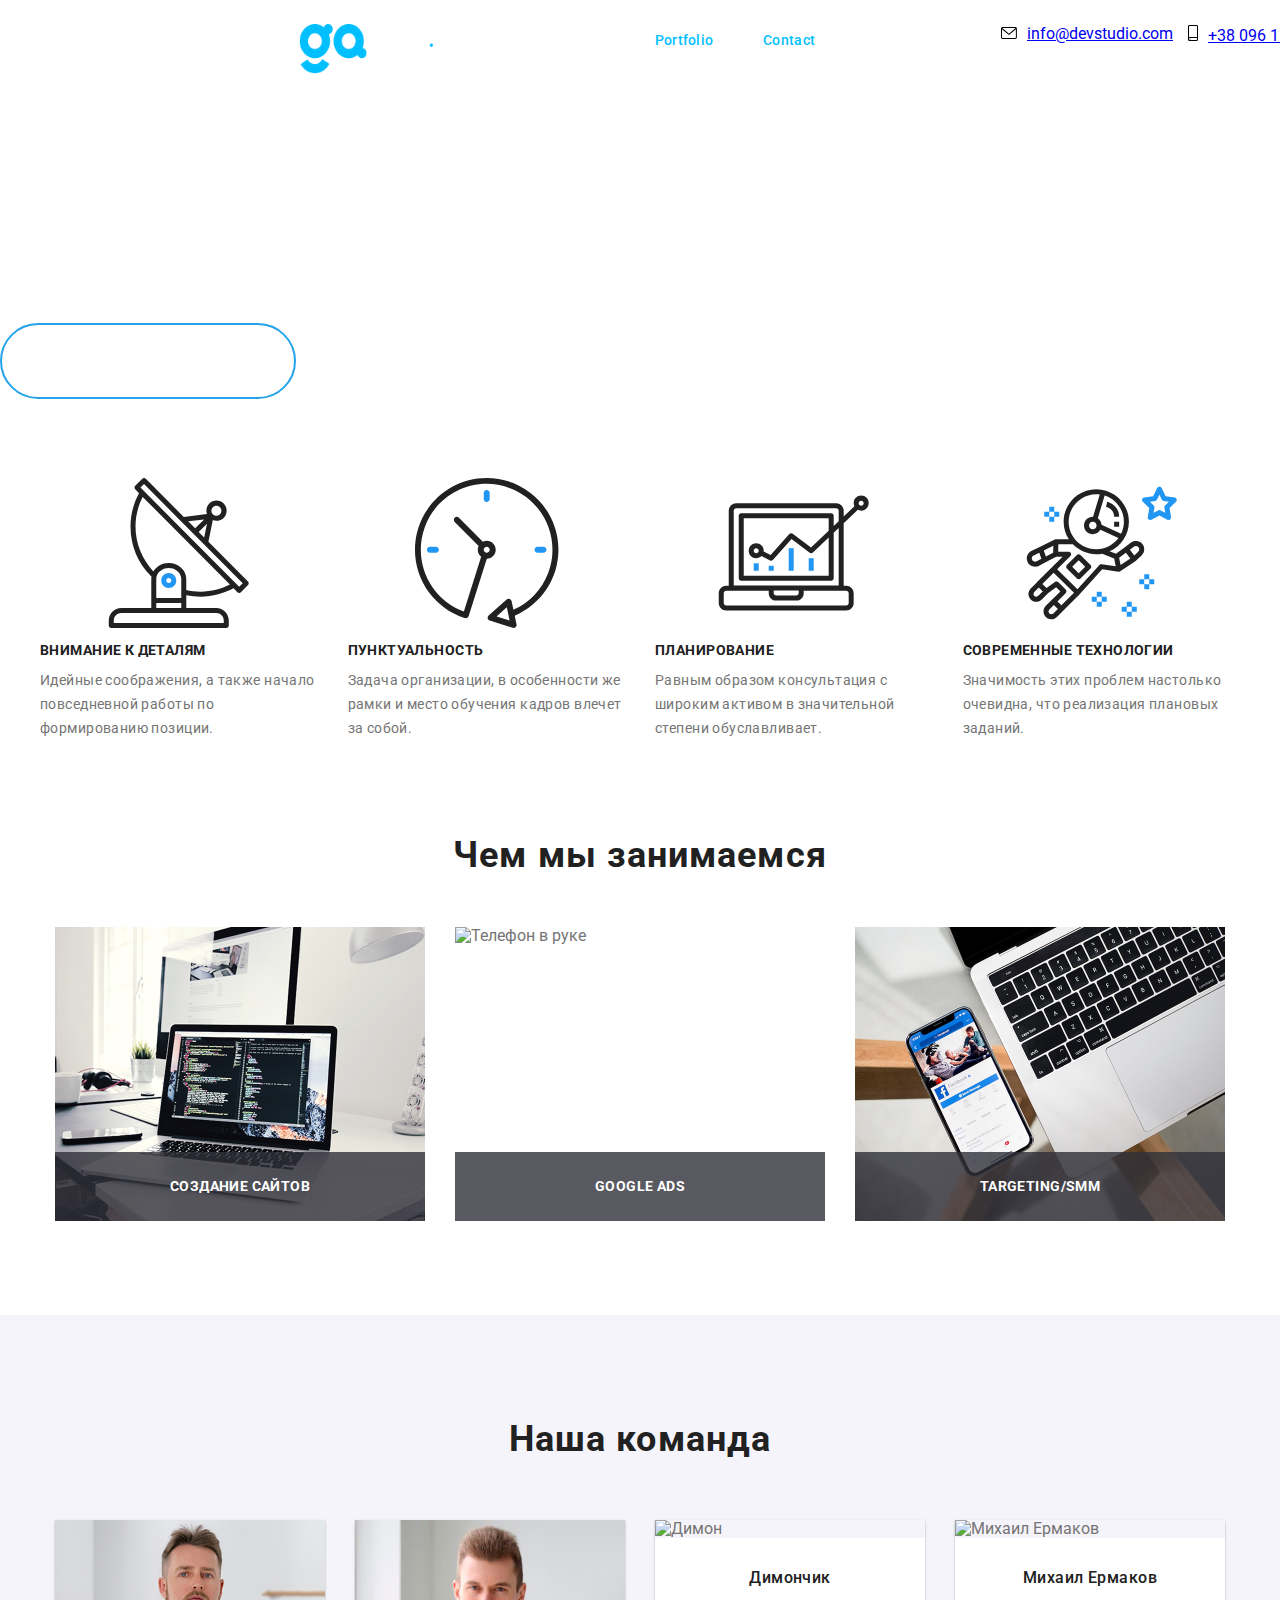
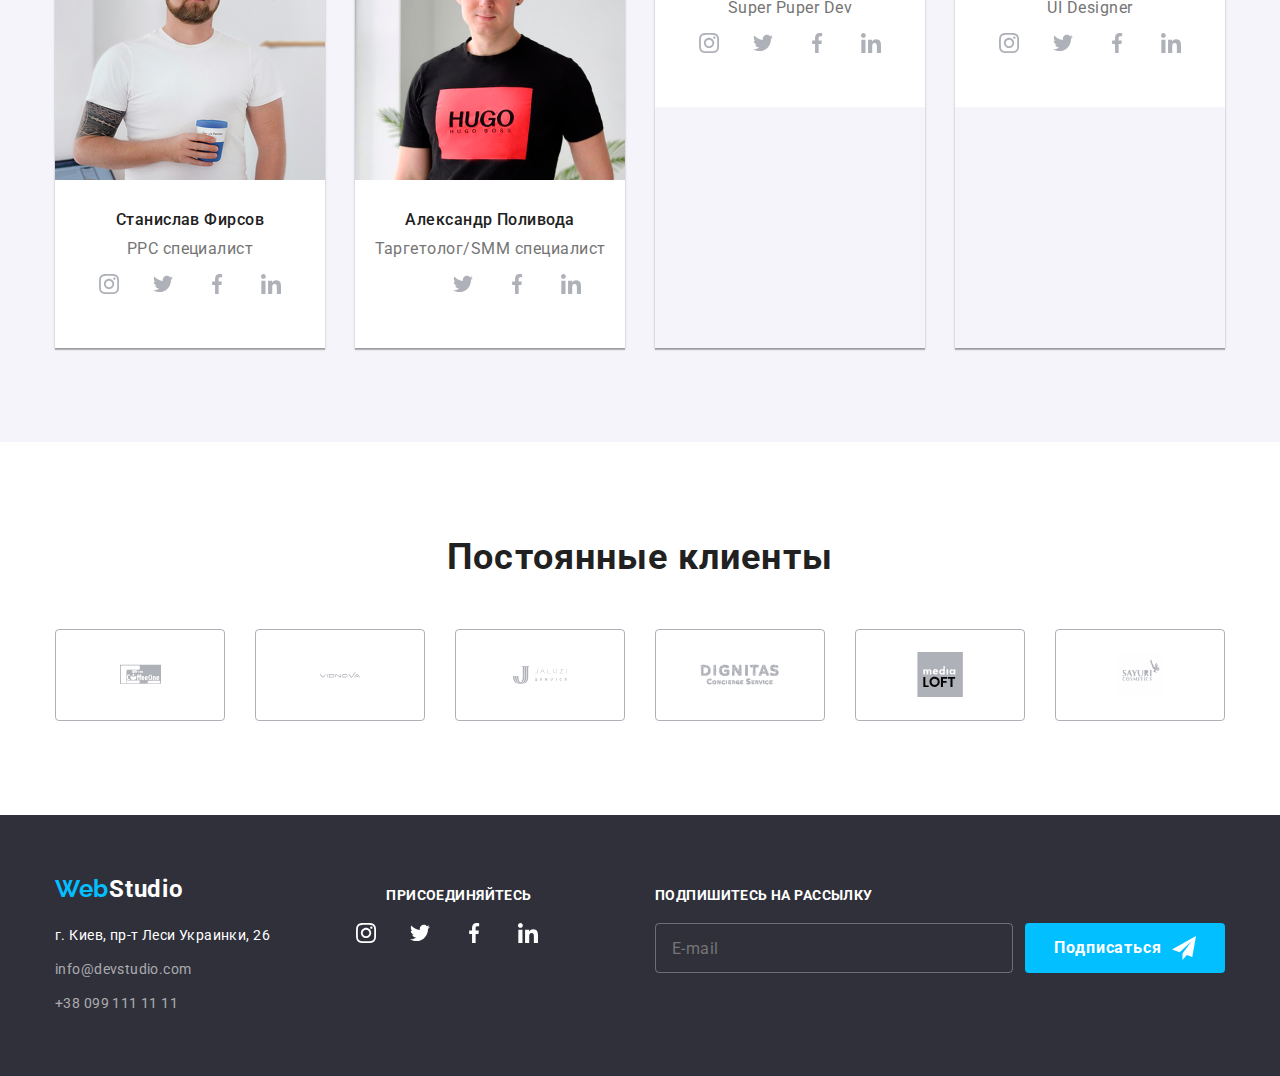
==== commit 88bc875e: "header заканчиваю" ====
--- a/en/index.html
+++ b/en/index.html
@@ -3,13 +3,13 @@
 <head>
     <meta charset="UTF-8">
     <meta http-equiv="X-UA-Compatible" content="IE=edge">
-    <meta name="viewport" content="width=device-width, initial-scale=1.0" />
+    <meta name="viewport" content="width=device-width, initial-scale=1.0" >
     <title>WebStudio</title>
     <link rel="preconnect" href="https://fonts.googleapis.com">
     <link rel="preconnect" href="https://fonts.gstatic.com" crossorigin>
     <link href="https://fonts.googleapis.com/css2?family=Raleway:wght@700&family=Roboto:wght@400;500;700;900&display=swap"
       rel="stylesheet">
-    <link rel="stylesheet" href="https://cdnjs.cloudflare.com/ajax/libs/modern-normalize/1.1.0/modern-normalize.min.css" />
+    <link rel="stylesheet" href="https://cdnjs.cloudflare.com/ajax/libs/modern-normalize/1.1.0/modern-normalize.min.css" >
     <link rel="stylesheet" href="../css/main.min.css">
 </head>
 
@@ -18,7 +18,7 @@
   <div class="container container-main"> 
     <nav class="header__nav container-main">
         <a class="header__logo" href="#">
-          <img src="../images/logo/logo.png" alt="logo" width="130px" height="30px">
+          <img src="../images/logo/logo.png" alt="logo" width="170" height="50">
         </a>
 
     
@@ -32,7 +32,7 @@
           </li>
         </ul>
       
-<button class="open-menu-btn" icon-menu_burger>
+<button class="open-menu-btn">
   <svg class="menu-icon">
   <use href="../images/svg/icons.svg#icon-menu_24px"></use>
   </svg>
@@ -59,17 +59,17 @@
 <ul class="lang__list">
   <li>
     <a href="/en/index.html" class="lang__link">
-      <img src="../images/flag/usa.png" alt="usa flag" width="20px" height="15px">
+      <img src="../images/flag/usa.png" alt="usa flag" width="20" height="15">
     En</a>
     <ul class="sub-lang__list">
       <li>
         <a href="../ua/index.html" class="lang__link">
-          <img src="../images/flag/ua.png" alt="ua flag" width="20px" height="15px">
+          <img src="../images/flag/ua.png" alt="ua flag" width="20" height="15">
         Ua</a>
       </li>
       <li>
         <a href="../index.html" class="lang__link">
-          <img src="../images/flag/ru.png" alt="ru flag" width="20px" height="15px">
+          <img src="../images/flag/ru.png" alt="ru flag" width="20" height="15">
         Ру</a>
       </li>
     </ul>
@@ -126,7 +126,7 @@
 
 </div>
     
-        </div>
+      
     </header><!--/.Header-->
 
 <main>
@@ -191,239 +191,227 @@
 
         
       <section class="whatwedo section">
-      <div class="container"> 
-    <h2 class="whatwedo__title">Чем мы занимаемся</h2>
-      <ul class="whatwedo__list container-main">
-              <li class="whatwedo__item">
-              <img srcset="../images/1x2x/Whatwedo/box1-1x-d.jpg 1x,
-                ../images/1x2x/Whatwedo/box1-2x-d.jpg 2x," src="../images/1x2x/Whatwedo/box1-1x-d.jpg"
-    alt="Печатает на клавиатуре"/>
-          <h3 class="whatwedo__blocktitle">ДЕСКТОПНЫЕ ПРИЛОЖЕНИЯ</h3>
-          </li>
-              <li class="whatwedo__item">
-              <img srcset="../images/1x2x/Whatwedo/box2-1x-d.jpg 1x,
-                ../images/1x2x/Whatwedo/box2-2x-d.jpg 2x," src="../images/1x2x/Whatwedo/box2-1x-d.jpg"
-                alt="Телефон в руке"/>
-          <h3 class="whatwedo__blocktitle">МОБИЛЬНЫЕ ПРИЛОЖЕНИЯ</h3>
-          </li>
-              <li class="whatwedo__item">
-              <img srcset="../images/1x2x/Whatwedo/box3-1x-d.jpg 1x,
-                ../images/1x2x/Whatwedo/box3-2x-d.jpg 2x," src="../images/1x2x/Whatwedo/box3-1x-d.jpg"
-                alt="Планшет в руке"/>
-          <h3 class="whatwedo__blocktitle">ДИЗАЙНЕРСКИЕ РЕШЕНИЯ</h3>
-          </li>
-
-            </ul> 
-            </div>
-        </section> 
+        <div class="container">
+          <h2 class="whatwedo__title">Чем мы занимаемся</h2>
+          <ul class="whatwedo__list container-main">
+            <li class="whatwedo__item">
+              <img srcset="../images/1x2x/Whatwedo/create.jpg" width="370" src="../images/1x2x/Whatwedo/create.jpg"
+                alt="Печатает на клавиатуре" >
+              <h3 class="whatwedo__blocktitle">СОЗДАНИЕ САЙТОВ</h3>
+            </li>
+            <li class="whatwedo__item">
+              <img srcset="../images/1x2x/Whatwedo/ads.jpg" width="370" src="../images/1x2x/Whatwedo/ads.jpg"
+                alt="Телефон в руке" >
+              <h3 class="whatwedo__blocktitle">GOOGLE ADS</h3>
+            </li>
+            <li class="whatwedo__item">
+              <img srcset="../images/1x2x/Whatwedo/fb.jpg" width="370" src="../images/1x2x/Whatwedo/fb.jpg"
+                alt="Планшет в руке" >
+              <h3 class="whatwedo__blocktitle">TARGETING/SMM</h3>
+            </li>
+      
+          </ul>
+        </div>
+      </section>
   
 
     <!-- Наша команда-->
     <section class="comand section ">
-    <div class="container">
+      <div class="container">
         <h2 class="comand__title">Наша команда</h2>
-          <ul class="comands container-main">
-
+        <ul class="comands container-main">
+    
           <li class="comand__item">
             <picture>
-            <source srcset="../images/1x2x/OurComand/Desktop/igor-1x-d.jpg 1x,
-                        ../images/1x2x/OurComand/Desktop/igor-2x-d.jpg 2x" media="(min-width:1200px)">
-            
-                        <source srcset="../images/1x2x/OurComand/Tablet/igor1x-tab.jpg 1x,
-                          ../images/1x2x/OurComand/Tablet/igor2x-tab.jpg 2x" media="(min-width:768px)">
-            
-                          <source srcset="../images/1x2x/OurComand/Mobile/igor1xmob.jpg 1x,
-                            ../images/1x2x/OurComand/Mobile/igor2xmob.jpg 2x" media="(min-width:320px)">
-                        <img src="../images/1x2x/OurComand/Desktop/igor-1x-d.jpg"
-              alt="Игорь Демьяненко"/>
+              <source srcset="../images/1x2x/OurComand/Desktop/stas-d.jpg" media="(min-width:1200px)">
+    
+              <source srcset="../images/1x2x/OurComand/Tablet/stas-t.jpg" media="(min-width:768px)">
+    
+              <source srcset="../images/1x2x/OurComand/Mobile/stas-m.jpg " media="(min-width:320px)">
+              <img src="../images/1x2x/OurComand/Desktop/stas-d.jpg" alt="Станислав Фирсов" >
             </picture>
-          
+    
             <div class="professions">
-            <h3 class="professions__name">Игорь Демьяненко</h3>
-          <p class="professions__item">Product Designer</p>
-          <ul class="sociallist">
-            <li class="sociallist__item">
-            <a href="" class="sociallist__link">
-            <svg class="sociallist__icon" width="20" height="20">
-              <use href="../images/svg/icons.svg#icon-instagram"></use>
-            </svg>
-            </a>
-            </li>
-            <li class="sociallist__item">
-            <a href="" class="sociallist__link">
-            <svg class="sociallist__icon" width="20" height="20">
-              <use href="../images/svg/icons.svg#icon-twitter"></use>
-            </svg>
-            </a>
-            </li>
-            <li class="sociallist__item">
-            <a href="" class="sociallist__link">
-            <svg class="sociallist__icon" width="20" height="20">
-              <use href="../images/svg/icons.svg#icon-facebook"></use>
-            </svg>
-            </a>
-            </li>
-            <li class="sociallist__item">
-            <a href="" class="sociallist__link">
-            <svg class="sociallist__icon" width="20" height="20">
-              <use href="../images/svg/icons.svg#icon-linkedin"></use>
-            </svg>
-            </a>
-            </li>
-          </ul>
-          </div>
-        </li>
-
-          
+              <h3 class="professions__name">Станислав Фирсов</h3>
+              <p class="professions__item">PPC специалист</p>
+              <ul class="sociallist">
+                <li class="sociallist__item">
+                  <a href="" class="sociallist__link">
+                    <svg class="sociallist__icon" width="20" height="20">
+                      <use href="../images/svg/icons.svg#icon-instagram"></use>
+                    </svg>
+                  </a>
+                </li>
+                <li class="sociallist__item">
+                  <a href="" class="sociallist__link">
+                    <svg class="sociallist__icon" width="20" height="20">
+                      <use href="../images/svg/icons.svg#icon-twitter"></use>
+                    </svg>
+                  </a>
+                </li>
+                <li class="sociallist__item">
+                  <a href="" class="sociallist__link">
+                    <svg class="sociallist__icon" width="20" height="20">
+                      <use href="../images/svg/icons.svg#icon-facebook"></use>
+                    </svg>
+                  </a>
+                </li>
+                <li class="sociallist__item">
+                  <a href="" class="sociallist__link">
+                    <svg class="sociallist__icon" width="20" height="20">
+                      <use href="../images/svg/icons.svg#icon-linkedin"></use>
+                    </svg>
+                  </a>
+                </li>
+              </ul>
+            </div>
+          </li>
+    
+    
           <li class="comand__item">
             <picture>
-              <source srcset="../images/1x2x/OurComand/Desktop/olga-1x-d.jpg 1x,
-                                    ../images/1x2x/OurComand/Desktop/olga-2x-d.jpg 2x" media="(min-width:1200px)">
-            
-              <source srcset="../images/1x2x/OurComand/Tablet/olga1x-tab.jpg 1x,
-                                      ../images/1x2x/OurComand/Tablet/olga2x-tab.jpg 2x" media="(min-width:768px)">
-            
-              <source srcset="../images/1x2x/OurComand/Mobile/olga1xmob.jpg 1x,
-                                        ../images/1x2x/OurComand/Mobile/olga2xmob.jpg 2x" media="(min-width:320px)">
-              <img src="../images/1x2x/OurComand/Desktop/olga-1x-d.jpg" alt="Ольга Демьяненко" />
+              <source srcset="../images/1x2x/OurComand/Desktop/sasha-d.jpg" media="(min-width:1200px)">
+    
+              <source srcset="../images/1x2x/OurComand/Tablet/sasha-t.jpg" media="(min-width:768px)">
+    
+              <source srcset="../images/1x2x/OurComand/Mobile/sasha-m.jpg" media="(min-width:320px)">
+              <img src="../images/1x2x/OurComand/Desktop/sasha-d.jpg" alt="Александр Поливода" >
             </picture>
             <div class="professions">
-            <h3 class="professions__name">Ольга Репина</h3>
-          <p class="professions__item">Frontend Developer</p>
-          <ul class="sociallist">
-            <li class="sociallist__item">
-              <a href="" class="sociallist__link">
-                <svg class="sociallist__icon" width="20" height="20">
-                  <use href="../images/svg/icons.svg#icon-instagram"></use>
-                </svg>
-              </a>
-            </li>
-            <li class="sociallist__item">
-              <a href="" class="sociallist__link">
-                <svg class="sociallist__icon" width="20" height="20">
-                  <use href="../images/svg/icons.svg#icon-twitter"></use>
-                </svg>
-              </a>
-            </li>
-            <li class="sociallist__item">
-              <a href="" class="sociallist__link">
-                <svg class="sociallist__icon" width="20" height="20">
-                  <use href="../images/svg/icons.svg#icon-facebook"></use>
-                </svg>
-              </a>
-            </li>
-            <li class="sociallist__item">
-              <a href="" class="sociallist__link">
-                <svg class="sociallist__icon" width="20" height="20">
-                  <use href="../images/svg/icons.svg#icon-linkedin"></use>
-                </svg>
-              </a>
-            </li>
-          </ul>
-        </div>
-        </li>
-
+              <h3 class="professions__name">Александр Поливода</h3>
+              <p class="professions__item">Таргетолог/SMM специалист
+              </p>
+              <ul class="sociallist">
+                <li class="sociallist__item">
+                  <a href="" class="sociallist__link">
+                    <svg class="sociallist__icon" width="20" height="20">
+                      <use href=".../images/svg/icons.svg#icon-instagram"></use>
+                    </svg>
+                  </a>
+                </li>
+                <li class="sociallist__item">
+                  <a href="" class="sociallist__link">
+                    <svg class="sociallist__icon" width="20" height="20">
+                      <use href="../images/svg/icons.svg#icon-twitter"></use>
+                    </svg>
+                  </a>
+                </li>
+                <li class="sociallist__item">
+                  <a href="" class="sociallist__link">
+                    <svg class="sociallist__icon" width="20" height="20">
+                      <use href="../images/svg/icons.svg#icon-facebook"></use>
+                    </svg>
+                  </a>
+                </li>
+                <li class="sociallist__item">
+                  <a href="" class="sociallist__link">
+                    <svg class="sociallist__icon" width="20" height="20">
+                      <use href="../images/svg/icons.svg#icon-linkedin"></use>
+                    </svg>
+                  </a>
+                </li>
+              </ul>
+            </div>
+          </li>
+    
           <li class="comand__item">
             <picture>
-              <source srcset="../images/1x2x/OurComand/Desktop/nikolay-1x-d.jpg 1x,
-                                                ../images/1x2x/OurComand/Desktop/nikolay-2x-d.jpg 2x" media="(min-width:1200px)">
-            
-              <source srcset="../images/1x2x/OurComand/Tablet/nikolay1x-tab.jpg 1x,
-                                                  ../images/1x2x/OurComand/Tablet/nikolay2x-tab.jpg 2x" media="(min-width:768px)">
-            
-              <source srcset="../images/1x2x/OurComand/Mobile/nik1xmob.jpg 1x,
-                                                    ../images/1x2x/OurComand/Mobile/nik2xmob.jpg 2x" media="(min-width:320px)">
-              <img src="../images/1x2x/OurComand/Desktop/nikolay-1x-d.jpg" alt="Николай Тарасов" />
+              <source srcset="../images/1x2x/OurComand/Desktop/dima-d.jpeg" media="(min-width:1200px)">
+    
+              <source srcset="../images/1x2x/OurComand/Tablet/nikolay1x-tab.jpg 1x" media="(min-width:768px)">
+    
+              <source srcset="./images/1x2x/OurComand/Mobile/nik1xmob.jpg" media="(min-width:320px)">
+              <img src="../images/1x2x/OurComand/Desktop/dima-d.jpeg" alt="Димон" >
             </picture>
-          <div class="professions">
-            <h3 class="professions__name">Николай Тарасов</h3>
-          <p class="professions__item">Marketing</p>
-          <ul class="sociallist">
-            <li class="sociallist__item">
-              <a href="" class="sociallist__link">
-                <svg class="sociallist__icon" width="20" height="20">
-                  <use href="../images/svg/icons.svg#icon-instagram"></use>
-                </svg>
-              </a>
-            </li>
-            <li class="sociallist__item">
-              <a href="" class="sociallist__link">
-                <svg class="sociallist__icon" width="20" height="20">
-                  <use href="../images/svg/icons.svg#icon-twitter"></use>
-                </svg>
-              </a>
-            </li>
-            <li class="sociallist__item">
-              <a href="" class="sociallist__link">
-                <svg class="sociallist__icon" width="20" height="20">
-                  <use href="../images/svg/icons.svg#icon-facebook"></use>
-                </svg>
-              </a>
-            </li>
-            <li class="sociallist__item">
-              <a href="" class="sociallist__link">
-                <svg class="sociallist__icon" width="20" height="20">
-                  <use href="../images/svg/icons.svg#icon-linkedin"></use>
-                </svg>
-              </a>
-            </li>
-          </ul>
-        </div>
-        </li>
-
+            <div class="professions">
+              <h3 class="professions__name">Димончик</h3>
+              <p class="professions__item">Super Puper Dev</p>
+              <ul class="sociallist">
+                <li class="sociallist__item">
+                  <a href="" class="sociallist__link">
+                    <svg class="sociallist__icon" width="20" height="20">
+                      <use href="../images/svg/icons.svg#icon-instagram"></use>
+                    </svg>
+                  </a>
+                </li>
+                <li class="sociallist__item">
+                  <a href="" class="sociallist__link">
+                    <svg class="sociallist__icon" width="20" height="20">
+                      <use href="../images/svg/icons.svg#icon-twitter"></use>
+                    </svg>
+                  </a>
+                </li>
+                <li class="sociallist__item">
+                  <a href="" class="sociallist__link">
+                    <svg class="sociallist__icon" width="20" height="20">
+                      <use href="../images/svg/icons.svg#icon-facebook"></use>
+                    </svg>
+                  </a>
+                </li>
+                <li class="sociallist__item">
+                  <a href="" class="sociallist__link">
+                    <svg class="sociallist__icon" width="20" height="20">
+                      <use href="../images/svg/icons.svg#icon-linkedin"></use>
+                    </svg>
+                  </a>
+                </li>
+              </ul>
+            </div>
+          </li>
+    
           <li class="comand__item">
             <picture>
               <source srcset="../images/1x2x/OurComand/Desktop/mixail-1x-d.jpg 1x,
-                                ../images/1x2x/OurComand/Desktop/mixail-2x-d.jpg 2x" media="(min-width:1200px)">
-            
+                                        ../images/1x2x/OurComand/Desktop/mixail-2x-d.jpg 2x" media="(min-width:1200px)">
+    
               <source srcset="../images/1x2x/OurComand/Tablet/mixail1x-tab.jpg 1x,
-                                ../images/1x2x/OurComand/Tablet/mixail2x-tab.jpg 2x" media="(min-width:768px)">
-            
+                                        ../images/1x2x/OurComand/Tablet/mixail2x-tab.jpg 2x" media="(min-width:768px)">
+    
               <source srcset="../images/1x2x/OurComand/Mobile/mix1xmob.jpg 1x,
-                                ../images/1x2x/OurComand/Mobile/mix2xmob.jpg 2x" media="(min-width:320px)">
-              <img src="../images/1x2x/OurComand/Desktop/mixail-1x-d.jpg" alt="Михаил Ермаков" />
+                                        ../images/1x2x/OurComand/Mobile/mix2xmob.jpg 2x" media="(min-width:320px)">
+              <img src="../images/1x2x/OurComand/Desktop/mixail-1x-d.jpg" alt="Михаил Ермаков" >
             </picture>
-          <div class="professions">
-            <h3 class="professions__name">Михаил Ермаков</h3>
-          <p class="professions__item">UI Designer</p>
-          <ul class="sociallist">
-            <li class="sociallist__item">
-              <a href="" class="sociallist__link">
-                <svg class="sociallist__icon" width="20" height="20">
-                  <use href="../images/svg/icons.svg#icon-instagram"></use>
-                </svg>
-              </a>
-            </li>
-            <li class="sociallist__item">
-              <a href="" class="sociallist__link">
-                <svg class="sociallist__icon" width="20" height="20">
-                  <use href="../images/svg/icons.svg#icon-twitter"></use>
-                </svg>
-              </a>
-            </li>
-            <li class="sociallist__item">
-              <a href="" class="sociallist__link">
-                <svg class="sociallist__icon" width="20" height="20">
-                  <use href="../images/svg/icons.svg#icon-facebook"></use>
-                </svg>
-              </a>
-            </li>
-            <li class="sociallist__item">
-              <a href="" class="sociallist__link">
-                <svg class="sociallist__icon" width="20" height="20">
-                  <use href="../images/svg/icons.svg#icon-linkedin"></use>
-                </svg>
-              </a>
-            </li>
-          </ul>
-          </div>
-        </li>
-      </ul>
+            <div class="professions">
+              <h3 class="professions__name">Михаил Ермаков</h3>
+              <p class="professions__item">UI Designer</p>
+              <ul class="sociallist">
+                <li class="sociallist__item">
+                  <a href="" class="sociallist__link">
+                    <svg class="sociallist__icon" width="20" height="20">
+                      <use href="../images/svg/icons.svg#icon-instagram"></use>
+                    </svg>
+                  </a>
+                </li>
+                <li class="sociallist__item">
+                  <a href="" class="sociallist__link">
+                    <svg class="sociallist__icon" width="20" height="20">
+                      <use href="../images/svg/icons.svg#icon-twitter"></use>
+                    </svg>
+                  </a>
+                </li>
+                <li class="sociallist__item">
+                  <a href="" class="sociallist__link">
+                    <svg class="sociallist__icon" width="20" height="20">
+                      <use href="../images/svg/icons.svg#icon-facebook"></use>
+                    </svg>
+                  </a>
+                </li>
+                <li class="sociallist__item">
+                  <a href="" class="sociallist__link">
+                    <svg class="sociallist__icon" width="20" height="20">
+                      <use href="../images/svg/icons.svg#icon-linkedin"></use>
+                    </svg>
+                  </a>
+                </li>
+              </ul>
+            </div>
+          </li>
+        </ul>
       </div>
-      </section> 
-      
-</main>
-      <!-- /Наша команда-->
+    </section>
+    
+    </main>
+    <!-- /Наша команда-->
       
       <!-- Постоянные клиенты-->
   
@@ -435,7 +423,7 @@
       <li class="clients__item">
         <a href="" class="clients__link">
           <svg class="clients__icon" width="41" height="46.7">
-            <use href="../images/svg/icons.svg#icon-group1"></use>
+            <use href="../images/svg/icons.svg#icon-logo_coffeeonecomua"></use>
           </svg>
         </a>
         </li>
@@ -443,7 +431,7 @@
         <li class="clients__item">
           <a href="" class="clients__link">
             <svg class="clients__icon" width="40" height="52">
-              <use href="../images/svg/icons.svg#icon-group2"></use>
+              <use href="../images/svg/icons.svg#icon-vidnova"></use>
             </svg>
           </a>
         </li>
@@ -451,7 +439,7 @@
         <li class="clients__item">
           <a href="" class="clients__link">
             <svg class="clients__icon" width="54" height="64">
-              <use href="../images/svg/icons.svg#icon-group3"></use>
+              <use href="../images/svg/icons.svg#icon-logo-js"></use>
             </svg>
           </a>
         </li>
@@ -459,7 +447,7 @@
         <li class="clients__item">
           <a href="" class="clients__link">
             <svg class="clients__icon" width="84.44" height="40.62">
-              <use href="../images/svg/icons.svg#icon-group4"></use>
+              <use href="../images/svg/icons.svg#icon-logo-555"></use>
             </svg>
           </a>
         </li>
@@ -467,7 +455,7 @@
         <li class="clients__item">
           <a href="" class="clients__link">
             <svg class="clients__icon" width="62.54" height="45.43">
-              <use href="../images/svg/icons.svg#icon-group5"></use>
+              <use href="../images/svg/icons.svg#icon-channels4_profilepng"></use>
             </svg>
           </a>
         </li>
@@ -475,7 +463,7 @@
         <li class="clients__item">
           <a href="" class="clients__link">
             <svg class="clients__icon" width="93.79" height="43.93">
-              <use href="../images/svg/icons.svg#icon-group6"></use>
+              <use href="../images/svg/icons.svg#icon-sayuri-logo"></use>
             </svg>
           </a>
         </li></ul>  
@@ -549,7 +537,7 @@
     <div class="footerform">
       <form class="footerform__class">
         <h3 class="footerform__title">ПОДПИШИТЕСЬ НА РАССЫЛКУ</h3>
-        <input type="email" class="input-email" name="mail" id="mailfooter" placeholder="E-mail"/>
+        <input type="email" class="input-email" name="mail" id="mailfooter" placeholder="E-mail">
 
         <button type="submit" class="formfooter buttonform ">
           Подписаться
@@ -580,7 +568,7 @@
           class="form-input _req" 
           name="name" 
           id="name" 
-          />
+          >
       <svg class="input-icon" width="18" height="18">
       <use href="../images/svg/icons.svg#icon-person-black-18dp"></use>
       </svg>
@@ -590,7 +578,7 @@
       <div class="form-field">
         <label for="phone" class="form-label">Телефон</label>
         <div class="input-svg-wrap">
-          <input type="text" class="form-input _req" name="phone" id="phone" />
+          <input type="text" class="form-input _req" name="phone" id="phone" >
           <svg class="input-icon" width="18" height="18">
             <use href="../images/svg/icons.svg#icon-phone-black-18dp"></use>
           </svg>
@@ -600,7 +588,7 @@
         <div class="form-field">
           <label for="mail" class="form-label">Почта</label>
           <div class="input-svg-wrap">
-            <input type="text" class="form-input _req _email" name="mail" id="mail" />
+            <input type="text" class="form-input _req _email" name="mail" id="mail" >
             <svg class="input-icon" width="18" height="18">
               <use href="/images/svg/icons.svg#icon-email-black-18dp"></use>
             </svg>
--- a/css/main.min.css
+++ b/css/main.min.css
@@ -1 +1 @@
-:root{--main-text-color: #757575;--second-text-color: #212121;--accent-text-color: #2196f3;--background-color: #2f303a;--text-color: #ffffff;--background-text-color: #0f5996;--section-color: #f5f4fa;--border-bottom: #ececec;--border-portfolio-cards: #eeeeee}body{background-color:var(--text-color);font-family:Roboto, -apple-system, BlinkMacSystemFont, avenir next, avenir, segoe ui, helvetica neue, helvetica, Ubuntu, roboto, noto, arial, sans-serif;color:var(--main-text-color)}p,h1,h2,h3,h4,h5,h6{margin:0}ul{margin:0;padding:0}html{-webkit-box-sizing:border-box;box-sizing:border-box}*,*::before,*::after{-webkit-box-sizing:inherit;box-sizing:inherit}ul{list-style:none}.section{padding-top:60px;padding-bottom:60px}@media screen and (min-width: 1200px){.section{padding-top:94px;padding-bottom:94px}}picture,picture img{display:block;width:100%;height:auto}.container{margin-left:auto;margin-right:auto;padding-left:15px;padding-right:15px;width:100%;max-width:1200px}@media screen and (min-width: 480px){.container{width:480px}}@media screen and (min-width: 768px){.container{width:768px}}@media screen and (min-width: 1200px){.container{width:1200px}}@media screen and (min-width: 768px){.container-footer{display:-webkit-box;display:-ms-flexbox;display:flex}}.container-main{position:relative}@media screen and (min-width: 768px){.container-main{display:-webkit-box;display:-ms-flexbox;display:flex}}.header__logo{display:block;margin-top:16px;margin-bottom:16px;font-family:raleway;font-weight:700;font-size:24px;line-height:1.17;color:var(--second-text-color);text-decoration:none;letter-spacing:0.03em;-webkit-transition:color 250ms linear;transition:color 250ms linear;-webkit-transition-timing-function:cubic-bezier(0.4, 0, 0.2, 1);transition-timing-function:cubic-bezier(0.4, 0, 0.2, 1)}@media screen and (min-width: 768px){.header__logo{margin-top:26px;margin-bottom:26px}}@media screen and (min-width: 1200px){.header__logo{font-size:26px;margin-top:25px;margin-bottom:25px}}.header__logo span{color:var(--accent-text-color)}.header__logo span:hover{color:var(--accent-text-color)}.footeradress__logo{font-weight:700;font-size:24px;line-height:1.17;letter-spacing:0.03em;color:var(--text-color);text-decoration:none;cursor:default;-webkit-transition:color 250ms linear;transition:color 250ms linear;-webkit-transition-timing-function:cubic-bezier(0.4, 0, 0.2, 1);transition-timing-function:cubic-bezier(0.4, 0, 0.2, 1)}@media screen and (width: 768px){.footeradress__logo{font-size:26px;line-height:1.19}}.footeradress__logo:hover{color:var(--accent-text-color)}.footeradress__logo span{font-family:Raleway;font-weight:700;font-size:24px;line-height:1.17;letter-spacing:0.03em;color:var(--accent-text-color)}@media screen and (width: 768px){.footeradress__logo span{font-size:26px;line-height:1.19}}.backdrop{overflow-y:auto;width:100vw;height:100vh;background-color:rgba(23,26,36,0.2);position:fixed;top:0;left:0;-webkit-transition:opacity 250ms, visibility 250ms;transition:opacity 250ms, visibility 250ms;-webkit-transition-timing-function:cubic-bezier(0.4, 0, 0.2, 1);transition-timing-function:cubic-bezier(0.4, 0, 0.2, 1)}.modal{width:calc(100% - 30px);max-width:450px;min-height:581px;background-color:var(--text-color);border-radius:5px;position:fixed;top:50%;left:50%;-webkit-transform:scale(1) rotate(0) translate(-50%, -50%);transform:scale(1) rotate(0) translate(-50%, -50%);-webkit-transition:-webkit-transform 250ms;transition:-webkit-transform 250ms;transition:transform 250ms;transition:transform 250ms, -webkit-transform 250ms;-webkit-transition-timing-function:cubic-bezier(0.4, 0, 0.2, 1);transition-timing-function:cubic-bezier(0.4, 0, 0.2, 1)}.backdrop.is-hidden .modal{-webkit-transform:scale(1.5) rotate(270deg);transform:scale(1.5) rotate(270deg)}@media screen and (min-width: 1200px){.modal{max-width:528px}}.modal__close{position:absolute;z-index:999;top:10px;right:10px;width:30px;height:30px;background-color:transparent;border-radius:50%;border:1px solid rgba(0,0,0,0.1);display:-webkit-box;display:-ms-flexbox;display:flex;-webkit-box-align:center;-ms-flex-align:center;align-items:center;-webkit-box-pack:center;-ms-flex-pack:center;justify-content:center;cursor:pointer;-webkit-transition:border-color 250ms;transition:border-color 250ms;-webkit-transition-timing-function:cubic-bezier(0.4, 0, 0.2, 1);transition-timing-function:cubic-bezier(0.4, 0, 0.2, 1)}.modal__close:focus .modal__icon,.modal__close:hover .modal__icon{fill:#2196f3}.modal__icon{-webkit-transition:fill 250ms linear;transition:fill 250ms linear;-webkit-transition-timing-function:cubic-bezier(0.4, 0, 0.2, 1);transition-timing-function:cubic-bezier(0.4, 0, 0.2, 1)}.is-hidden{visibility:hidden;opacity:0;pointer-events:none;position:absolute}.modalform{position:relative;padding-top:40px;padding-left:40px;padding-right:30px}@media screen and (min-width: 768px){.modalform{padding-top:46px;padding-left:41px;padding-right:39px}}.modalform::after{content:"";position:absolute;top:0;left:0;width:100%;height:100%;background:url("/images/loader/spinner.gif") center/50px no-repeat;opacity:0;visibility:hidden;-webkit-transition:all 0.5s ease 0s;transition:all 0.5s ease 0s}.modalform._sending::after{opacity:1;visibility:visible}.modalform__title{padding-bottom:12px;font-weight:bold;font-size:20px;line-height:1.5;letter-spacing:0.03em;color:var(--second-text-color);text-align:center}.form-input{border:1px solid rgba(33,33,33,0.2);padding-left:42px;border-radius:4px;outline:none;width:100%;height:40px;-webkit-transition:border-color 250ms linear;transition:border-color 250ms linear;-webkit-transition-timing-function:cubic-bezier(0.4, 0, 0.2, 1);transition-timing-function:cubic-bezier(0.4, 0, 0.2, 1)}.form-input:focus{border-color:var(--accent-text-color);fill:var(--accent-text-color)}.form-input._error{-webkit-box-shadow:0 0 15px red;box-shadow:0 0 15px red}.coment{border:1px solid rgba(33,33,33,0.2);padding-top:0;padding:12px 16px;border-radius:4px;outline:none;width:100%;height:120px;resize:none}.coment:focus{border-color:var(--accent-text-color)}textarea::-webkit-input-placeholder{font-size:14px;letter-spacing:0.01em;color:rgba(117,117,117,0.5)}textarea:-ms-input-placeholder{font-size:14px;letter-spacing:0.01em;color:rgba(117,117,117,0.5)}textarea::-ms-input-placeholder{font-size:14px;letter-spacing:0.01em;color:rgba(117,117,117,0.5)}textarea::placeholder{font-size:14px;letter-spacing:0.01em;color:rgba(117,117,117,0.5)}.form-label{position:absolute;padding-bottom:10px;bottom:100%;left:0px;font-weight:400;font-size:12px;line-height:1.2px;letter-spacing:0.01em;color:var(--main-text-color)}.form-input:focus+.form-label{color:royalblue}.form-field{margin-top:30px;position:relative;-webkit-transition:color 250ms linear;transition:color 250ms linear;-webkit-transition-timing-function:cubic-bezier(0.4, 0, 0.2, 1);transition-timing-function:cubic-bezier(0.4, 0, 0.2, 1)}.form-field:focus{fill:var(--accent-text-color)}.input-icon{position:absolute;margin-left:12px;top:50%;-webkit-transform:translateY(-50%);transform:translateY(-50%);left:5px}.svgwrap{position:relative}.modalchecktext{display:block;margin-top:8px;margin-bottom:30px;text-align:center;font-size:12px;letter-spacing:0.03em;color:var(--main-text-color)}@media screen and (min-width: 1200px){.modalchecktext{font-size:14px}}.modalchecktext::before{content:"";width:16px;height:15px;border:solid 2px #000000;margin-right:5px;display:inline-block;border-radius:2px}.modal-check:checked+.modalchecktext::before{background-image:url(../images/check-box/check.svg);background-position:center;background-size:cover;background-repeat:no-repeat;border:none}.modal-check:checked+.modalchecktext::before{background-image:url(../images/check-box/check.svg);background-position:center;background-size:cover;background-repeat:no-repeat;border:none}.modalchecktext__span{text-decoration-skip-ink:none;padding-left:4px}.modalchecktext__link{text-decoration-skip-ink:none;color:var(--accent-text-color)}.checkbox._error .modalchecktext::before{-webkit-box-shadow:0 0 15px red;box-shadow:0 0 15px red}.checkbox-icon{margin-right:8px;display:inline-block;width:16px;height:15px}.modalchecktext__button{display:block;margin-left:auto;margin-right:auto;margin-bottom:40px;border:none;border-radius:4px;width:200px;height:50px;background-color:var(--accent-text-color);font-family:Roboto;font-weight:bold;font-size:16px;line-height:1.9;text-align:center;letter-spacing:0.06em;color:var(--text-color);cursor:pointer;-webkit-transition:color 250ms linear, background-color 250ms linear;transition:color 250ms linear, background-color 250ms linear;-webkit-transition-timing-function:cubic-bezier(0.4, 0, 0.2, 1);transition-timing-function:cubic-bezier(0.4, 0, 0.2, 1)}.modalchecktext__button:hover,.modalchecktext__button:focus{background:var(--background-text-color);-webkit-box-shadow:0px 3px 1px rgba(0,0,0,0.1),0px 1px 2px rgba(0,0,0,0.08),0px 2px 2px rgba(0,0,0,0.12);box-shadow:0px 3px 1px rgba(0,0,0,0.1),0px 1px 2px rgba(0,0,0,0.08),0px 2px 2px rgba(0,0,0,0.12)}.button{display:-webkit-box;display:-ms-flexbox;display:flex;margin-bottom:50px;margin-left:auto;margin-right:auto;-webkit-box-pack:center;-ms-flex-pack:center;justify-content:center}.portfolio{padding-top:45px}@media screen and (min-width: 768px){.portfolio{padding-top:60px;padding-bottom:60px}}@media screen and (min-width: 1200px){.portfolio{padding-top:94px;padding-bottom:94px}}.portfoliobutton{-ms-flex-wrap:wrap;flex-wrap:wrap;-webkit-box-pack:left;-ms-flex-pack:left;justify-content:left;margin-bottom:40px}@media screen and (min-width: 768px){.portfoliobutton{-ms-flex-wrap:nowrap;flex-wrap:nowrap;-webkit-box-pack:center;-ms-flex-pack:center;justify-content:center;margin-bottom:30px}}@media screen and (min-width: 1200px){.portfoliobutton{margin-bottom:20px}}.portfoliobutton__item{padding-top:15px}@media screen and (min-width: 768px){.portfoliobutton__item{padding-top:0}}.portfoliobutton__item+.portfoliobutton__item{padding-left:8px}.portfoliobutton__item:nth-child(3n+4){padding-left:0}@media screen and (min-width: 768px){.portfoliobutton__item:nth-child(3n+4){padding-left:8px}}.portfoliobutton__button{border:none;border-radius:4px;padding-left:22px;padding-right:22px;padding-top:6px;padding-bottom:6px;cursor:pointer;background-color:var(--section-color);font-family:Roboto;font-weight:500;font-size:16px;line-height:1.6;text-align:center;letter-spacing:0.03em;color:var(--second-text-color);-webkit-transition:color 250ms linear, background-color 250ms linear;transition:color 250ms linear, background-color 250ms linear;-webkit-transition-timing-function:cubic-bezier(0.4, 0, 0.2, 1);transition-timing-function:cubic-bezier(0.4, 0, 0.2, 1)}.portfoliobutton__button:hover,.portfoliobutton__buttonfocus{background:var(--accent-text-color);color:var(--text-color);-webkit-box-shadow:0px 3px 1px rgba(0,0,0,0.1),0px 1px 2px rgba(0,0,0,0.08),0px 2px 2px rgba(0,0,0,0.12);box-shadow:0px 3px 1px rgba(0,0,0,0.1),0px 1px 2px rgba(0,0,0,0.08),0px 2px 2px rgba(0,0,0,0.12)}.adresslist__title{display:block;margin-bottom:9px;font-weight:400;font-size:14px;line-height:1.8;letter-spacing:0.03em;color:var(--text-color);text-decoration:none;cursor:default;-webkit-transition:color 250ms linear;transition:color 250ms linear;-webkit-transition-timing-function:cubic-bezier(0.4, 0, 0.2, 1);transition-timing-function:cubic-bezier(0.4, 0, 0.2, 1)}.adresslist__title:hover,.adresslist__title:focus{color:var(--accent-text-color)}.adresslist-post{display:block;margin-bottom:9px;font-weight:400;font-size:14px;line-height:1.8;letter-spacing:0.03em;color:rgba(255,255,255,0.6);text-decoration:none;cursor:default;-webkit-transition:color 250ms linear;transition:color 250ms linear;-webkit-transition-timing-function:cubic-bezier(0.4, 0, 0.2, 1);transition-timing-function:cubic-bezier(0.4, 0, 0.2, 1)}.adresslist-post:hover{color:var(--accent-text-color);text-decoration:none;opacity:0.6}.adresslist-tel{display:block;margin-bottom:0;font-weight:400;font-size:14px;line-height:1.8;letter-spacing:0.03em;color:rgba(255,255,255,0.6);text-decoration:none;cursor:default;-webkit-transition:color 250ms linear;transition:color 250ms linear;-webkit-transition-timing-function:cubic-bezier(0.4, 0, 0.2, 1);transition-timing-function:cubic-bezier(0.4, 0, 0.2, 1)}.adresslist-tel:hover,.adresslist-tel:focus{color:var(--accent-text-color)}.header{border-bottom:1px solid var(--border-bottom)}.header__nav{display:-webkit-box;display:-ms-flexbox;display:flex;-webkit-box-align:center;-ms-flex-align:center;align-items:center;-webkit-box-pack:justify;-ms-flex-pack:justify;justify-content:space-between}@media screen and (min-width: 768px){.header__nav{display:-webkit-box;display:-ms-flexbox;display:flex;-webkit-box-pack:left;-ms-flex-pack:left;justify-content:left;-webkit-box-align:start;-ms-flex-align:start;align-items:flex-start}}.sitenav{display:none;margin-left:93px;font-weight:500;font-size:14px;letter-spacing:0.02em;text-decoration:none}@media screen and (min-width: 768px){.sitenav{display:-webkit-box;display:-ms-flexbox;display:flex}.sitenav .sitenav__item{margin-top:32px}.sitenav .sitenav__link{color:var(--second-text-color);text-decoration:none;-webkit-transition:color 250ms linear;transition:color 250ms linear;-webkit-transition-timing-function:cubic-bezier(0.4, 0, 0.2, 1);transition-timing-function:cubic-bezier(0.4, 0, 0.2, 1)}.sitenav .sitenav__item+.sitenav__item{margin-left:50px}}.sitenav .active::after{content:"";width:100%;height:4px;background-color:var(--accent-text-color);border-radius:2px;position:absolute;left:0;bottom:-33px;pointer-events:none}.sitenav .sitenav__linkcurrent{color:var(--accent-text-color);display:block;text-decoration:none;position:relative}.sitenav .sitenav .sitenav .sitenav__linkcurrent{color:var(--accent-text-color)}.sitenav .sitenav__link{display:block;text-decoration:none}.sitenav .sitenav .sitenav__link:hover,.sitenav .sitenav .sitenav__link:focus{color:var(--accent-text-color)}.open-menu-btn{background:none;border-color:transparent;border:none;padding:0;margin-right:8px;margin-left:auto}@media screen and (min-width: 768px){.open-menu-btn{display:none}}.close-menu-btn{background:none;border-color:transparent;margin-left:auto}@media screen and (min-width: 768px){.close-menu-btn{display:none}}.menu-icon{width:24px;height:16px}.menu-iconclose{width:18px;height:18px}.close-menu-btn{margin-top:0;padding-right:10px;padding-left:10px;padding:0 10px;background:none;border:none;display:block;margin-left:auto;-webkit-transition:color 250ms linear, border-color 250ms;transition:color 250ms linear, border-color 250ms;-webkit-transition-timing-function:cubic-bezier(0.4, 0, 0.2, 1);transition-timing-function:cubic-bezier(0.4, 0, 0.2, 1)}.close-menu-btn:hover,.close-menu-btn:focus{fill:var(--accent-text-color)}.mob-menu{display:none;position:fixed;text-align:left;top:0;left:0;width:100vw;height:100vh;z-index:999;padding-top:21px;padding-bottom:48px;padding-left:40px;padding-right:15px;background-color:#ffffff}@media screen and (min-width: 768px){.mob-menu{display:none;position:static;background-color:initial;top:auto;width:auto;height:auto;z-index:5}}.mob-menu.is-open{display:-webkit-box;display:-ms-flexbox;display:flex;-webkit-box-orient:vertical;-webkit-box-direction:normal;-ms-flex-direction:column;flex-direction:column}.mobmenu__item{padding-bottom:32px}.mob-menu-top{margin-top:0}.mob-menu-bottom{margin-top:auto}.mobmenu__link{font-size:40px;font-weight:500;color:#000000;text-decoration:none;line-height:1, 2;letter-spacing:0.02em}.mobmenu__link:active{color:var(--accent-text-color)}.menu{display:-webkit-box;display:-ms-flexbox;display:flex;-webkit-box-orient:vertical;-webkit-box-direction:normal;-ms-flex-direction:column;flex-direction:column;-webkit-box-pack:justify;-ms-flex-pack:justify;justify-content:space-between;height:100%;padding-left:0;padding-right:0;padding-top:0}.contmobmenu__item{margin-top:32px}.socialmobmenu{display:-webkit-box;display:-ms-flexbox;display:flex;-ms-flex-wrap:wrap;flex-wrap:wrap;margin-top:64px}.socialmobmenu__link{font-size:18px;font-weight:500;line-height:1.22;letter-spacing:0.02em;color:var(--accent-text-color);padding-right:10px;padding-left:10px;-webkit-transition:color 250ms cubic-bezier(0.4, 0, 0.2, 1);transition:color 250ms cubic-bezier(0.4, 0, 0.2, 1);text-decoration:none}.socialmobmenu__item{border-right:solid #757575 1px}.socialmobmenu__item:first-child .socialmobmenu__link{padding-left:0}.socialmobmenu__item:last-child{border-right:none}.phonemobmenu{font-size:34px;font-weight:500;line-height:1.18;letter-spacing:0.02em;padding-left:0;margin-bottom:32px;color:#757575;text-decoration:none;-webkit-transition:color 250ms linear, border-color 250ms;transition:color 250ms linear, border-color 250ms;-webkit-transition-timing-function:cubic-bezier(0.4, 0, 0.2, 1);transition-timing-function:cubic-bezier(0.4, 0, 0.2, 1)}.phonemobmenu:hover,.phonemobmenu:focus{color:var(--accent-text-color)}.mailmobmenu{font-size:24px;font-weight:500;line-height:1.17;letter-spacing:0.02em;text-decoration:none;color:#757575;-webkit-transition:color 250ms linear, border-color 250ms;transition:color 250ms linear, border-color 250ms;-webkit-transition-timing-function:cubic-bezier(0.4, 0, 0.2, 1);transition-timing-function:cubic-bezier(0.4, 0, 0.2, 1)}.mailmobmenu:hover,.mailmobmenu:focus{color:var(--accent-text-color)}.contact{display:none;margin-top:32px;margin-left:305px}@media screen and (min-width: 768px){.contact{margin-top:11px;margin-left:auto;display:-webkit-box;display:-ms-flexbox;display:flex;-webkit-box-orient:vertical;-webkit-box-direction:normal;-ms-flex-direction:column;flex-direction:column}}@media screen and (min-width: 1200px){.contact{margin-top:32px;-webkit-box-orient:horizontal;-webkit-box-direction:normal;-ms-flex-direction:row;flex-direction:row}}.contact__item{margin-top:0}@media screen and (min-width: 768px){.contact__item{margin-top:10px}}@media screen and (min-width: 1200px){.contact__item{margin-top:0}}.contact__item+.contact__item{margin-left:0}@media screen and (min-width: 1200px){.contact__item+.contact__item{margin-left:30px}}.contact__mail{margin-right:8px;width:14px;height:10px}@media screen and (min-width: 1200px){.contact__mail{margin-right:10px;width:16px;height:12px}}.contact__phone{margin-right:8px;width:10px;height:14px}@media screen and (min-width: 768px){.contact__phone{margin-right:10px;width:10px;height:16px}}@media screen and (min-width: 1200px){.contact__phone{margin-right:10px;width:10px;height:16px}}.contact__link{margin-right:0;font-weight:500;font-size:12px;line-height:1.17;color:var(--main-text-color-text-color);fill:#757575;letter-spacing:0.02em;text-decoration:none;-webkit-transition:color 250ms linear;transition:color 250ms linear;-webkit-transition-timing-function:cubic-bezier(0.4, 0, 0.2, 1);transition-timing-function:cubic-bezier(0.4, 0, 0.2, 1)}.contact__link:hover,.contact__link:focus{fill:var(--accent-text-color);color:var(--accent-text-color)}.lang__list{text-align:end;margin-right:6px}@media screen and (min-width: 768px){.lang__list{margin-top:32px;text-align:inherit;margin-left:30px;margin-right:0}}.lang__list>li:hover .sub-lang__list{display:block}.sub-lang__list{display:none;position:absolute;right:22px;width:inherit;padding-bottom:0;background-color:whitesmoke}@media screen and (min-width: 768px){.sub-lang__list{right:inherit}}.lang__link{text-decoration:none}.hero{text-align:center;padding:118px 0;margin-left:auto;margin-right:auto;max-width:1600px;background-color:#c4c4c4;background-image:-webkit-gradient(linear, left top, left bottom, from(rgba(47,48,58,0.4)), to(rgba(47,48,58,0.4))),url(../images/bg/Header-1x-m.jpg);background-image:linear-gradient(rgba(47,48,58,0.4), rgba(47,48,58,0.4)),url(../images/bg/Header-1x-m.jpg);background-repeat:no-repeat;background-position:center;background-size:cover}@media not all, screen and (-webkit-min-device-pixel-ratio: 2) and (-webkit-min-device-pixel-ratio: 2) and (-webkit-min-device-pixel-ratio: 2), screen and (min-resolution: 192dpi) and (min-resolution: 2dppx) and (-webkit-min-device-pixel-ratio: 2){.hero{background-image:-webkit-gradient(linear, left top, left bottom, from(rgba(47,48,58,0.4)), to(rgba(47,48,58,0.4))),url(../images/bg/Header-2x-m.jpg);background-image:linear-gradient(rgba(47,48,58,0.4), rgba(47,48,58,0.4)),url(../images/bg/Header-2x-m.jpg)}}@media not all, screen and (min-width: 768px){.hero{background-image:-webkit-gradient(linear, left top, left bottom, from(rgba(47,48,58,0.4)), to(rgba(47,48,58,0.4))),url(../images/bg/Header-1x-t.jpg);background-image:linear-gradient(rgba(47,48,58,0.4), rgba(47,48,58,0.4)),url(../images/bg/Header-1x-t.jpg)}}@media not all, screen and (min-width: 768px) and (-webkit-min-device-pixel-ratio: 2) and (-webkit-min-device-pixel-ratio: 2) and (-webkit-min-device-pixel-ratio: 2), screen and (min-width: 768px) and (min-resolution: 192dpi) and (min-resolution: 2dppx) and (-webkit-min-device-pixel-ratio: 2){.hero{background-image:-webkit-gradient(linear, left top, left bottom, from(rgba(47,48,58,0.4)), to(rgba(47,48,58,0.4))),url(../images/bg/Header-2x-t.jpg);background-image:linear-gradient(rgba(47,48,58,0.4), rgba(47,48,58,0.4)),url(../images/bg/Header-2x-t.jpg)}}@media not all, screen and (min-width: 1200px){.hero{padding:200px 0;background-image:-webkit-gradient(linear, left top, left bottom, from(rgba(47,48,58,0.4)), to(rgba(47,48,58,0.4))),url(../images/bg/Header-1x-d.jpg);background-image:linear-gradient(rgba(47,48,58,0.4), rgba(47,48,58,0.4)),url(../images/bg/Header-1x-d.jpg)}}@media not all, screen and (min-width: 1200px) and (-webkit-min-device-pixel-ratio: 2) and (-webkit-min-device-pixel-ratio: 2) and (-webkit-min-device-pixel-ratio: 2), screen and (min-width: 1200px) and (min-resolution: 192dpi) and (min-resolution: 2dppx) and (-webkit-min-device-pixel-ratio: 2){.hero{background-image:-webkit-gradient(linear, left top, left bottom, from(rgba(47,48,58,0.4)), to(rgba(47,48,58,0.4))),url(../images/bg/Header-2x-d.jpg);background-image:linear-gradient(rgba(47,48,58,0.4), rgba(47,48,58,0.4)),url(../images/bg/Header-2x-d.jpg)}}.hero__title{margin-bottom:30px;font-weight:900;font-size:26px;line-height:1.6;color:var(--text-color);letter-spacing:0.06em;text-transform:uppercase;text-align:center}@media screen and (min-width: 1200px){.hero__title{font-size:44px;line-height:1.36}}.hero__button{border:none;border-radius:4px;padding:10px 32px;margin-bottom:0;font-weight:700;font-size:14px;cursor:pointer;line-height:30px;background-color:var(--accent-text-color);color:var(--text-color);letter-spacing:0.06em;-webkit-transition:color 250ms linear, background-color 250ms linear;transition:color 250ms linear, background-color 250ms linear;-webkit-transition-timing-function:cubic-bezier(0.4, 0, 0.2, 1);transition-timing-function:cubic-bezier(0.4, 0, 0.2, 1)}.hero__button:hover,.hero__button:focus{background-color:var(--background-text-color)}@media screen and (min-width: 768px){.hero__button{font-size:16px}}.section-advantages{padding-bottom:0;margin-bottom:30px}@media screen and (min-width: 768px){.section-advantages{padding-top:60px}}@media screen and (min-width: 1200px){.section-advantages{padding-top:94px;margin-bottom:0}}.advantages__item{padding-bottom:30px;width:100%}@media screen and (min-width: 768px){.advantages__item{width:calc(50% - 15px)}}@media screen and (min-width: 1200px){.advantages__item{margin-left:30px;padding-bottom:0;width:calc(25% - 15px)}.advantages__item:first-child{margin-left:0}}.advantages{display:-webkit-box;display:-ms-flexbox;display:flex;-ms-flex-wrap:wrap;flex-wrap:wrap;-webkit-box-pack:justify;-ms-flex-pack:justify;justify-content:space-between}@media screen and (min-width: 1200px){.advantages{-ms-flex-wrap:nowrap;flex-wrap:nowrap;-webkit-box-pack:center;-ms-flex-pack:center;justify-content:center}}.advantages__title{margin-top:30px;margin-bottom:10px;text-align:center;font-weight:700;font-size:14px;line-height:1.14;letter-spacing:0.03em;color:var(--second-text-color)}@media screen and (min-width: 768px){.advantages__title{text-align:left}}.advantages__div{display:-webkit-box;display:-ms-flexbox;display:flex;-webkit-box-pack:center;-ms-flex-pack:center;justify-content:center;-webkit-box-align:center;-ms-flex-align:center;align-items:center;height:120px;border-radius:4px;background-color:var(--section-color)}.advantages__icon{width:70px;height:70px}.advantages__text{font-weight:400;font-size:14px;line-height:1.71;letter-spacing:0.03em;color:var(--main-text-color)}.whatwedo.section{display:none}@media screen and (min-width: 1200px){.whatwedo.section{width:100%;display:inline-block}}.whatwedo__title{padding:top 94px;margin-bottom:50px;font-weight:700;font-size:36px;line-height:1.16;color:var(--second-text-color);text-align:center;letter-spacing:0.03em}.whatwedo__item{display:-webkit-box;display:-ms-flexbox;display:flex;position:relative}.whatwedo__item+.whatwedo__item{margin-left:30px}.whatwedo__blocktitle{position:absolute;left:0;bottom:0;width:100%;padding:27px 27px;font-family:Roboto;font-weight:700;font-size:14px;line-height:1.1;text-align:center;letter-spacing:0.03em;text-transform:uppercase;background-color:rgba(47,48,58,0.8);color:var(--text-color)}.comand{background-color:var(--section-color)}@media screen and (min-width: 1200px){.comand{margin-top:0}}.comand__title{font-weight:700;font-size:28px;line-height:1.17;text-align:center;letter-spacing:0.03em;color:var(--second-text-color)}@media screen and (min-width: 768px){.comand__title{font-size:28px;line-height:1.7}}@media screen and (min-width: 1200px){.comand__title{font-size:36px;line-height:1.7;margin-bottom:50px}}.professions__name{margin-bottom:10px;font-weight:500;font-size:16px;letter-spacing:0.03em;color:var(--second-text-color)}.professions__item{margin-bottom:16px;font-weight:400;color:var(--main-text-color)}.professions{padding-top:30px;padding-bottom:30px;font-size:16px;line-height:1.2;text-align:center;letter-spacing:0.03em;background-color:var(--text-color)}.comand__item{-webkit-box-shadow:0px 1px 3px rgba(0,0,0,0.12),0px 1px 1px rgba(0,0,0,0.14),0px 2px 1px rgba(0,0,0,0.2);box-shadow:0px 1px 3px rgba(0,0,0,0.12),0px 1px 1px rgba(0,0,0,0.14),0px 2px 1px rgba(0,0,0,0.2);margin-top:30px}@media screen and (min-width: 768px){.comand__item{width:calc(50% - 15px);margin-top:30px}.comand__item:first-child{margin-left:0}}@media screen and (min-width: 1200px){.comand__item{margin-left:30px;width:calc(25% - 15px);margin-top:0}}.comands{-ms-flex-wrap:wrap;flex-wrap:wrap;-webkit-box-pack:justify;-ms-flex-pack:justify;justify-content:space-between}@media screen and (min-width: 768px){.comands{display:-webkit-box;display:-ms-flexbox;display:flex;-ms-flex-wrap:wrap;flex-wrap:wrap;-webkit-box-pack:justify;-ms-flex-pack:justify;justify-content:space-between}}@media screen and (min-width: 1200px){.comands{display:-webkit-box;display:-ms-flexbox;display:flex;-ms-flex-wrap:nowrap;flex-wrap:nowrap;-webkit-box-pack:center;-ms-flex-pack:center;justify-content:center}}.comand__item .img{display:block;width:100%;height:auto}.sociallist{display:-webkit-box;display:-ms-flexbox;display:flex;-webkit-box-pack:center;-ms-flex-pack:center;justify-content:center}.sociallist__item{width:44px;height:44px}.sociallist__item+.sociallist__item{margin-left:10px}.sociallist__link{width:100%;height:100%;border-radius:50%;display:-webkit-box;display:-ms-flexbox;display:flex;-webkit-box-align:center;-ms-flex-align:center;align-items:center;-webkit-box-pack:center;-ms-flex-pack:center;justify-content:center;-webkit-transition:color 250ms linear, background-color 250ms linear;transition:color 250ms linear, background-color 250ms linear;-webkit-transition-timing-function:cubic-bezier(0.4, 0, 0.2, 1);transition-timing-function:cubic-bezier(0.4, 0, 0.2, 1)}.sociallist__link:hover,.sociallist__link:focus{background-color:var(--accent-text-color)}.sociallist__icon{fill:#afb1b8}.sociallist__link:hover .sociallist__icon,.sociallist__link:focus .sociallist__icon{fill:var(--section-color)}.сlients__title{margin-top:0;padding-top:60px;padding-bottom:30px;font-weight:700;font-size:28px;line-height:1.17;text-align:center;letter-spacing:0.03em;color:var(--second-text-color)}@media screen and (min-width: 768px){.сlients__title{padding-bottom:0;margin-bottom:15px}}@media screen and (min-width: 1200px){.сlients__title{padding-top:94px;margin-bottom:35px;font-size:36px}}.clients__list{-ms-flex-wrap:wrap;flex-wrap:wrap;display:-webkit-box;display:-ms-flexbox;display:flex;margin-bottom:45px;margin-left:-15px;margin-right:-15px;-webkit-box-pack:center;-ms-flex-pack:center;justify-content:center}@media screen and (min-width: 768px){.clients__list{margin-bottom:45px}}@media screen and (min-width: 1200px){.clients__list{margin-bottom:79px}}.clients__item{height:92px;width:calc(100% / 2 - 30px);margin:15px}@media screen and (min-width: 768px){.clients__item{width:calc(100% / 3 - 30px)}}@media screen and (min-width: 1200px){.clients__item{width:calc(100% / 6 - 30px)}}.clients__link{width:100%;height:100%;border:solid 1px #afb1b8;border-radius:4px;display:-webkit-box;display:-ms-flexbox;display:flex;-webkit-box-align:center;-ms-flex-align:center;align-items:center;-webkit-box-pack:center;-ms-flex-pack:center;justify-content:center;fill:#afb1b8;-webkit-transition:color 250ms linear, border-color 250ms;transition:color 250ms linear, border-color 250ms;-webkit-transition-timing-function:cubic-bezier(0.4, 0, 0.2, 1);transition-timing-function:cubic-bezier(0.4, 0, 0.2, 1)}.clients__link:hover,.clients__link:focus{border:solid 1px var(--accent-text-color)}.clients__icon{-webkit-transition:fill 250ms linear, border-color 250ms;transition:fill 250ms linear, border-color 250ms;-webkit-transition-timing-function:cubic-bezier(0.4, 0, 0.2, 1);transition-timing-function:cubic-bezier(0.4, 0, 0.2, 1)}.clients__link:hover .clients__icon,.clients__link:focus .clients__icon{fill:var(--accent-text-color)}.footer{display:-webkit-box;display:-ms-flexbox;display:flex}@media screen and (min-width: 768px){.footer{text-align:center}}@media screen and (min-width: 1200px){.footer{text-align:left}}.footer .container{display:block}@media screen and (min-width: 768px){.footer .container{display:-webkit-box;display:-ms-flexbox;display:flex;-ms-flex-wrap:wrap;flex-wrap:wrap}}@media screen and (min-width: 1200px){.footer .container{display:-webkit-box;display:-ms-flexbox;display:flex;-ms-flex-wrap:nowrap;flex-wrap:nowrap}}.adress{margin-top:20px;font-style:normal}.footer{display:-webkit-box;display:-ms-flexbox;display:flex;padding-top:60px;padding-bottom:60px;background-color:var(--background-color)}.footerform{margin-top:60px;padding-top:12px}@media screen and (min-width: 768px){.footerform{margin-left:auto;margin-right:auto;width:100%;max-width:450px}}@media screen and (min-width: 1200px){.footerform{display:block;width:auto;max-width:none;padding-left:93px;margin-left:0;margin-right:0;margin-top:0px}}.footerform__class{display:-webkit-box;display:-ms-flexbox;display:flex;-ms-flex-wrap:wrap;flex-wrap:wrap;text-align:center}@media screen and (min-width: 768px){.footerform__class{-webkit-box-orient:vertical;-webkit-box-direction:normal;-ms-flex-direction:column;flex-direction:column;-webkit-box-align:center;-ms-flex-align:center;align-items:center}}@media screen and (min-width: 1200px){.footerform__class{text-align:left;-webkit-box-orient:horizontal;-webkit-box-direction:normal;-ms-flex-direction:row;flex-direction:row;-webkit-box-align:start;-ms-flex-align:start;align-items:flex-start}}.footerform__title{width:100%;margin-bottom:20px;font-weight:700;font-size:14px;line-height:1.2;letter-spacing:0.03em;color:var(--text-color)}.buttonform{border:none;margin-left:auto;margin-right:auto;margin-top:20px;width:200px;height:50px;background-color:var(--accent-text-color);border-radius:4px;cursor:pointer;fill:var(--text-color);font-family:Roboto;font-weight:bold;font-size:16px;letter-spacing:0.06em;color:var(--text-color);display:-webkit-inline-box;display:-ms-inline-flexbox;display:inline-flex;-webkit-box-align:center;-ms-flex-align:center;align-items:center;-webkit-box-pack:center;-ms-flex-pack:center;justify-content:center;-webkit-transition:background-color 250ms linear;transition:background-color 250ms linear;-webkit-transition-timing-function:cubic-bezier(0.4, 0, 0.2, 1);transition-timing-function:cubic-bezier(0.4, 0, 0.2, 1)}@media screen and (min-width: 768px){.buttonform{margin-left:12px;margin-top:0;margin-right:0}}.buttonform:focus,.buttonform:hover{background:var(--background-text-color);color:var(--text-color);-webkit-box-shadow:0px 3px 1px rgba(0,0,0,0.1),0px 1px 2px rgba(0,0,0,0.08),0px 2px 2px rgba(0,0,0,0.12);box-shadow:0px 3px 1px rgba(0,0,0,0.1),0px 1px 2px rgba(0,0,0,0.08),0px 2px 2px rgba(0,0,0,0.12)}.footeradress{width:231px;margin-left:auto;margin-right:auto;text-align:center;-ms-flex-negative:0;flex-shrink:0}@media screen and (min-width: 768px){.footeradress{width:50%;margin-left:0;margin-right:0}}@media screen and (min-width: 1200px){.footeradress{width:231px;margin-left:0;margin-right:0;text-align:left}}.formfooter__icon{margin-left:10px}.input-email{padding-top:15px;padding-bottom:15px;padding-left:16px;width:100%;height:50px;font-weight:400;font-size:16px;line-height:1.2;letter-spacing:0.03em;color:rgba(255,255,255,0.6);background-color:transparent;border:1px solid rgba(255,255,255,0.3);border-radius:4px}@media screen and (min-width: 768px){.input-email{margin-bottom:20px}}@media screen and (min-width: 1200px){.input-email{width:358px;margin-bottom:0}}.footersocial__list{display:-webkit-box;display:-ms-flexbox;display:flex;-webkit-box-pack:center;-ms-flex-pack:center;justify-content:center}.footersocial{margin-left:0px;padding-top:12px;padding-left:0;text-align:center}@media screen and (min-width: 768px){.footersocial{width:50%;padding-top:0}}@media screen and (min-width: 1200px){.footersocial{width:auto;padding-top:12px;padding-left:70px;text-align:left}}.footersocial__title{margin-top:60px;margin-bottom:20px;font-family:Roboto;font-weight:700;font-size:14px;line-height:1.2;letter-spacing:0.03em;color:var(--text-color)}@media screen and (min-width: 768px){.footersocial__title{margin-top:initial}}.footersocial__item{width:44px;height:44px}.footersocial__item+.footersocial__item{margin-left:10px}.footersocial__link{width:100%;height:100%;border-radius:50%;display:-webkit-box;display:-ms-flexbox;display:flex;-webkit-box-align:center;-ms-flex-align:center;align-items:center;-webkit-box-pack:center;-ms-flex-pack:center;justify-content:center;background-color:rgba(223,219,219,0.1);-webkit-transition:background-color 250ms linear;transition:background-color 250ms linear;-webkit-transition-timing-function:cubic-bezier(0.4, 0, 0.2, 1);transition-timing-function:cubic-bezier(0.4, 0, 0.2, 1)}.footersocial__link:hover,.footersocial__link:focus{background-color:var(--accent-text-color)}.footersocial__icon{fill:var(--text-color)}.link-our-product{text-decoration:none}.link-our-product:focus .cards__text{-webkit-transform:translateY(0);transform:translateY(0)}.pborder__name{font-weight:700;font-size:18px;line-height:2;letter-spacing:0.06em;color:var(--second-text-color)}.pborder__surname{font-weight:400;font-size:16px;line-height:1.9;letter-spacing:0.03em;color:var(--main-text-color)}.pborder{padding:20px 24px;border:solid 1px var(--border-portfolio-cards)}@media screen and (min-width: 768px){.pborder{-webkit-box-flex:1;-ms-flex-positive:1;flex-grow:1}}.cards{display:-webkit-box;display:-ms-flexbox;display:flex;-ms-flex-wrap:wrap;flex-wrap:wrap;-webkit-box-pack:justify;-ms-flex-pack:justify;justify-content:space-between}.cards__text{position:absolute;top:0;left:0;bottom:0;font-family:roboto;font-weight:400;font-size:18px;line-height:1.6;color:var(--text-color);background-color:rgba(33,150,243,0.9);padding:63px 24px;-webkit-transform:translateY(105%);transform:translateY(105%);-webkit-transition:250ms;transition:250ms;-webkit-transition-timing-function:cubic-bezier(0.4, 0, 0.2, 1);transition-timing-function:cubic-bezier(0.4, 0, 0.2, 1)}.cards__item:hover .cards__text{-webkit-transform:translateY(0);transform:translateY(0)}.cards__item{width:100%;padding-top:30px;-webkit-transition:-webkit-box-shadow 250ms;transition:-webkit-box-shadow 250ms;transition:box-shadow 250ms;transition:box-shadow 250ms, -webkit-box-shadow 250ms;-webkit-transition-timing-function:cubic-bezier(0.4, 0, 0.2, 1);transition-timing-function:cubic-bezier(0.4, 0, 0.2, 1)}@media screen and (min-width: 768px){.cards__item{width:calc(50% - 15px)}}@media screen and (min-width: 1200px){.cards__item{width:auto}}.cards__item img{display:block;width:100%;height:auto}@media screen and (min-width: 768px){.cards__item img{display:block}}.cards__item img:hover,.cards__item img:focus{cursor:pointer;-webkit-box-shadow:0px 1px 1px rgba(0,0,0,0.12),0px 4px 4px rgba(0,0,0,0.06),1px 4px 6px rgba(0,0,0,0.16);box-shadow:0px 1px 1px rgba(0,0,0,0.12),0px 4px 4px rgba(0,0,0,0.06),1px 4px 6px rgba(0,0,0,0.16)}.cards__item:nth-child(3n){margin-right:0}.cards__item:nth-last-child(-n+3){margin-bottom:0}.cards__item:hover .portfolio__text{-webkit-transform:translateY(0);transform:translateY(0)}.cards__wrap{position:relative;overflow:hidden}.cards__link{text-decoration:none;display:-webkit-box;display:-ms-flexbox;display:flex;-webkit-box-orient:vertical;-webkit-box-direction:normal;-ms-flex-direction:column;flex-direction:column;height:100%}
+:root{--main-text-color: #757575;--second-text-color: #212121;--accent-text-color: #02BFFF;--background-color: #2f303a;--text-color: #ffffff;--background-text-color: #0f5996;--section-color: #f5f4fa;--border-bottom: #ececec;--border-portfolio-cards: #eeeeee}body{background-color:var(--text-color);font-family:Roboto, -apple-system, BlinkMacSystemFont, avenir next, avenir, segoe ui, helvetica neue, helvetica, Ubuntu, roboto, noto, arial, sans-serif;color:var(--main-text-color)}p,h1,h2,h3,h4,h5,h6{margin:0}ul{margin:0;padding:0}html{-webkit-box-sizing:border-box;box-sizing:border-box}*,*::before,*::after{-webkit-box-sizing:inherit;box-sizing:inherit}ul{list-style:none}.section{padding-top:60px;padding-bottom:60px}@media screen and (min-width: 1200px){.section{padding-top:94px;padding-bottom:94px}}picture,picture img{display:block;width:100%;height:auto}.container{margin-left:auto;margin-right:auto;padding-left:15px;padding-right:15px;width:100%;max-width:1200px}@media screen and (min-width: 480px){.container{width:480px}}@media screen and (min-width: 768px){.container{width:768px}}@media screen and (min-width: 1200px){.container{width:1200px}}@media screen and (min-width: 768px){.container-footer{display:-webkit-box;display:-ms-flexbox;display:flex}}.container-main{position:relative}@media screen and (min-width: 768px){.container-main{display:-webkit-box;display:-ms-flexbox;display:flex}}.header__logo{display:block;margin-top:16px;text-decoration:none}@media screen and (min-width: 768px){.header__logo{margin-top:24px}}.header-banner{text-align:center;margin-left:auto;margin-right:auto;height:1000px;background-color:#c4c4c4;background-image:url(../images/bg/Header-1x-m.jpg);background-repeat:no-repeat;background-position:center;background-size:cover}@media not all, screen and (-webkit-min-device-pixel-ratio: 2) and (-webkit-min-device-pixel-ratio: 2) and (-webkit-min-device-pixel-ratio: 2), screen and (min-resolution: 192dpi) and (min-resolution: 2dppx) and (-webkit-min-device-pixel-ratio: 2){.header-banner{background-image:url(../images/bg/Header-2x-m.jpg)}}@media not all, screen and (min-width: 768px){.header-banner{background-image:url(../images/bg/Header-1x-t.jpg)}}@media not all, screen and (min-width: 768px) and (-webkit-min-device-pixel-ratio: 2) and (-webkit-min-device-pixel-ratio: 2) and (-webkit-min-device-pixel-ratio: 2), screen and (min-width: 768px) and (min-resolution: 192dpi) and (min-resolution: 2dppx) and (-webkit-min-device-pixel-ratio: 2){.header-banner{background-image:url(../images/bg/Header-2x-t.jpg)}}@media not all, screen and (min-width: 1200px){.header-banner{background-image:url(../images/bg/Header-1x-d.jpg)}}@media not all, screen and (min-width: 1200px) and (-webkit-min-device-pixel-ratio: 2) and (-webkit-min-device-pixel-ratio: 2) and (-webkit-min-device-pixel-ratio: 2), screen and (min-width: 1200px) and (min-resolution: 192dpi) and (min-resolution: 2dppx) and (-webkit-min-device-pixel-ratio: 2){.header-banner{background-image:url(../images/bg/Header-2x-d.jpg)}}.footeradress__logo{font-weight:700;font-size:24px;line-height:1.17;letter-spacing:0.03em;color:var(--text-color);text-decoration:none;cursor:default;-webkit-transition:color 250ms linear;transition:color 250ms linear;-webkit-transition-timing-function:cubic-bezier(0.4, 0, 0.2, 1);transition-timing-function:cubic-bezier(0.4, 0, 0.2, 1)}@media screen and (width: 768px){.footeradress__logo{font-size:26px;line-height:1.19}}.footeradress__logo:hover{color:var(--accent-text-color)}.footeradress__logo span{font-family:Raleway;font-weight:700;font-size:24px;line-height:1.17;letter-spacing:0.03em;color:var(--accent-text-color)}@media screen and (width: 768px){.footeradress__logo span{font-size:26px;line-height:1.19}}.backdrop{overflow-y:auto;width:100vw;height:100vh;background-color:rgba(23,26,36,0.2);position:fixed;top:0;left:0;-webkit-transition:opacity 250ms, visibility 250ms;transition:opacity 250ms, visibility 250ms;-webkit-transition-timing-function:cubic-bezier(0.4, 0, 0.2, 1);transition-timing-function:cubic-bezier(0.4, 0, 0.2, 1)}.modal{width:calc(100% - 30px);max-width:450px;min-height:581px;background-color:var(--text-color);border-radius:5px;position:fixed;top:50%;left:50%;-webkit-transform:scale(1) rotate(0) translate(-50%, -50%);transform:scale(1) rotate(0) translate(-50%, -50%);-webkit-transition:-webkit-transform 250ms;transition:-webkit-transform 250ms;transition:transform 250ms;transition:transform 250ms, -webkit-transform 250ms;-webkit-transition-timing-function:cubic-bezier(0.4, 0, 0.2, 1);transition-timing-function:cubic-bezier(0.4, 0, 0.2, 1)}.backdrop.is-hidden .modal{-webkit-transform:scale(1.5) rotate(270deg);transform:scale(1.5) rotate(270deg)}@media screen and (min-width: 1200px){.modal{max-width:528px}}.modal__close{position:absolute;fill:white;z-index:999;top:-23px;right:-23px;width:30px;height:30px;background-color:transparent;border-radius:50%;border:none;display:-webkit-box;display:-ms-flexbox;display:flex;-webkit-box-align:center;-ms-flex-align:center;align-items:center;-webkit-box-pack:center;-ms-flex-pack:center;justify-content:center;cursor:pointer;-webkit-transition:border-color 250ms;transition:border-color 250ms;-webkit-transition-timing-function:cubic-bezier(0.4, 0, 0.2, 1);transition-timing-function:cubic-bezier(0.4, 0, 0.2, 1)}.modal__close:focus .modal__icon,.modal__close:hover .modal__icon{fill:#2196f3}.modal__icon{-webkit-transition:fill 250ms linear;transition:fill 250ms linear;-webkit-transition-timing-function:cubic-bezier(0.4, 0, 0.2, 1);transition-timing-function:cubic-bezier(0.4, 0, 0.2, 1)}.is-hidden{visibility:hidden;opacity:0;pointer-events:none;position:absolute}.modalform{position:relative;padding-top:40px;padding-left:40px;padding-right:30px}@media screen and (min-width: 768px){.modalform{padding-top:46px;padding-left:41px;padding-right:39px}}.modalform::after{content:"";position:absolute;top:0;left:0;width:100%;height:100%;background:url("/images/loader/spinner.gif") center/50px no-repeat;opacity:0;visibility:hidden;-webkit-transition:all 0.5s ease 0s;transition:all 0.5s ease 0s}.modalform._sending::after{opacity:1;visibility:visible}.modalform__title{padding-bottom:12px;font-weight:bold;font-size:20px;line-height:1.5;letter-spacing:0.03em;color:var(--second-text-color);text-align:center}.form-input{border:1px solid rgba(33,33,33,0.2);padding-left:42px;border-radius:4px;outline:none;width:100%;height:40px;-webkit-transition:border-color 250ms linear;transition:border-color 250ms linear;-webkit-transition-timing-function:cubic-bezier(0.4, 0, 0.2, 1);transition-timing-function:cubic-bezier(0.4, 0, 0.2, 1)}.form-input:focus{border-color:var(--accent-text-color);fill:var(--accent-text-color)}.form-input._error{-webkit-box-shadow:0 0 15px red;box-shadow:0 0 15px red}.coment{border:1px solid rgba(33,33,33,0.2);padding-top:0;padding:12px 16px;border-radius:4px;outline:none;width:100%;height:120px;resize:none}.coment:focus{border-color:var(--accent-text-color)}textarea::-webkit-input-placeholder{font-size:14px;letter-spacing:0.01em;color:rgba(117,117,117,0.5)}textarea:-ms-input-placeholder{font-size:14px;letter-spacing:0.01em;color:rgba(117,117,117,0.5)}textarea::-ms-input-placeholder{font-size:14px;letter-spacing:0.01em;color:rgba(117,117,117,0.5)}textarea::placeholder{font-size:14px;letter-spacing:0.01em;color:rgba(117,117,117,0.5)}.form-label{position:absolute;padding-bottom:10px;bottom:100%;left:0px;font-weight:400;font-size:12px;line-height:1.2px;letter-spacing:0.01em;color:var(--main-text-color)}.form-input:focus+.form-label{color:royalblue}.form-field{margin-top:30px;position:relative;-webkit-transition:color 250ms linear;transition:color 250ms linear;-webkit-transition-timing-function:cubic-bezier(0.4, 0, 0.2, 1);transition-timing-function:cubic-bezier(0.4, 0, 0.2, 1)}.form-field:focus{fill:var(--accent-text-color)}.input-icon{position:absolute;margin-left:12px;top:50%;-webkit-transform:translateY(-50%);transform:translateY(-50%);left:5px}.svgwrap{position:relative}.modalchecktext{display:block;margin-top:8px;margin-bottom:30px;text-align:center;font-size:12px;letter-spacing:0.03em;color:var(--main-text-color)}@media screen and (min-width: 1200px){.modalchecktext{font-size:14px}}.modalchecktext::before{content:"";width:16px;height:16px;border:solid 2px #000000;margin-right:5px;display:inline-block;border-radius:50%}.modal-check:checked+.modalchecktext::before{background-image:url(../images/check-box/check.svg);background-position:center;background-size:cover;background-repeat:no-repeat;border:none}.modal-check:checked+.modalchecktext::before{background-image:url(../images/check-box/check.svg);background-position:center;background-size:cover;background-repeat:no-repeat;border:none}.modalchecktext__span{text-decoration-skip-ink:none;padding-left:4px}.modalchecktext__link{text-decoration-skip-ink:none;color:var(--accent-text-color)}.checkbox._error .modalchecktext::before{-webkit-box-shadow:0 0 15px red;box-shadow:0 0 15px red}.checkbox-icon{margin-right:8px;display:inline-block;width:16px;height:15px}.modalchecktext__button{display:block;margin-left:auto;margin-right:auto;margin-bottom:40px;border:none;border-radius:4px;width:200px;height:50px;background-color:var(--accent-text-color);font-family:Roboto;font-weight:bold;font-size:16px;line-height:1.9;text-align:center;letter-spacing:0.06em;color:var(--text-color);cursor:pointer;-webkit-transition:color 250ms linear, background-color 250ms linear;transition:color 250ms linear, background-color 250ms linear;-webkit-transition-timing-function:cubic-bezier(0.4, 0, 0.2, 1);transition-timing-function:cubic-bezier(0.4, 0, 0.2, 1)}.modalchecktext__button:hover,.modalchecktext__button:focus{background:var(--background-text-color);-webkit-box-shadow:0px 3px 1px rgba(0,0,0,0.1),0px 1px 2px rgba(0,0,0,0.08),0px 2px 2px rgba(0,0,0,0.12);box-shadow:0px 3px 1px rgba(0,0,0,0.1),0px 1px 2px rgba(0,0,0,0.08),0px 2px 2px rgba(0,0,0,0.12)}.checkbox__messengers{margin-left:auto;margin-right:auto;margin-top:30px;width:285px}.checkbox__title{text-align:center;font-weight:400;font-size:14px;line-height:1.4;letter-spacing:0.05em;text-transform:uppercase;color:var(--main-text-color)}.checkbox__list{margin-top:19px;display:-webkit-box;display:-ms-flexbox;display:flex;-webkit-box-pack:justify;-ms-flex-pack:justify;justify-content:space-between;padding-left:9px;padding-right:9px}.checkbox__item{display:-webkit-box;display:-ms-flexbox;display:flex;-webkit-box-orient:vertical;-webkit-box-direction:normal;-ms-flex-direction:column;flex-direction:column}.checkbox__svg{cursor:pointer;margin-top:21px}.button{display:-webkit-box;display:-ms-flexbox;display:flex;margin-bottom:50px;-webkit-box-pack:center;-ms-flex-pack:center;justify-content:center}.portfolio{padding-top:45px}@media screen and (min-width: 768px){.portfolio{padding-top:60px;padding-bottom:60px}}@media screen and (min-width: 1200px){.portfolio{padding-top:94px;padding-bottom:94px}}.portfoliobutton{-ms-flex-wrap:wrap;flex-wrap:wrap;-webkit-box-pack:left;-ms-flex-pack:left;justify-content:left;margin-bottom:40px}@media screen and (min-width: 768px){.portfoliobutton{-ms-flex-wrap:nowrap;flex-wrap:nowrap;-webkit-box-pack:center;-ms-flex-pack:center;justify-content:center;margin-bottom:30px}}@media screen and (min-width: 1200px){.portfoliobutton{margin-bottom:20px}}.portfoliobutton__item{padding-top:15px}@media screen and (min-width: 768px){.portfoliobutton__item{padding-top:0}}.portfoliobutton__item+.portfoliobutton__item{padding-left:8px}.portfoliobutton__item:nth-child(3n+4){padding-left:0}@media screen and (min-width: 768px){.portfoliobutton__item:nth-child(3n+4){padding-left:8px}}.portfoliobutton__button{border:none;border-radius:4px;padding-left:22px;padding-right:22px;padding-top:6px;padding-bottom:6px;cursor:pointer;background-color:var(--section-color);font-family:Roboto;font-weight:500;font-size:16px;line-height:1.6;text-align:center;letter-spacing:0.03em;color:var(--second-text-color);-webkit-transition:color 250ms linear, background-color 250ms linear;transition:color 250ms linear, background-color 250ms linear;-webkit-transition-timing-function:cubic-bezier(0.4, 0, 0.2, 1);transition-timing-function:cubic-bezier(0.4, 0, 0.2, 1)}.portfoliobutton__button:hover,.portfoliobutton__buttonfocus{background:var(--accent-text-color);color:var(--text-color);-webkit-box-shadow:0px 3px 1px rgba(0,0,0,0.1),0px 1px 2px rgba(0,0,0,0.08),0px 2px 2px rgba(0,0,0,0.12);box-shadow:0px 3px 1px rgba(0,0,0,0.1),0px 1px 2px rgba(0,0,0,0.08),0px 2px 2px rgba(0,0,0,0.12)}.adresslist__title{display:block;margin-bottom:9px;font-weight:400;font-size:14px;line-height:1.8;letter-spacing:0.03em;color:var(--text-color);text-decoration:none;cursor:default;-webkit-transition:color 250ms linear;transition:color 250ms linear;-webkit-transition-timing-function:cubic-bezier(0.4, 0, 0.2, 1);transition-timing-function:cubic-bezier(0.4, 0, 0.2, 1)}.adresslist__title:hover,.adresslist__title:focus{color:var(--accent-text-color)}.adresslist-post{display:block;margin-bottom:9px;font-weight:400;font-size:14px;line-height:1.8;letter-spacing:0.03em;color:rgba(255,255,255,0.6);text-decoration:none;cursor:default;-webkit-transition:color 250ms linear;transition:color 250ms linear;-webkit-transition-timing-function:cubic-bezier(0.4, 0, 0.2, 1);transition-timing-function:cubic-bezier(0.4, 0, 0.2, 1)}.adresslist-post:hover{color:var(--accent-text-color);text-decoration:none;opacity:0.6}.adresslist-tel{display:block;margin-bottom:0;font-weight:400;font-size:14px;line-height:1.8;letter-spacing:0.03em;color:rgba(255,255,255,0.6);text-decoration:none;cursor:default;-webkit-transition:color 250ms linear;transition:color 250ms linear;-webkit-transition-timing-function:cubic-bezier(0.4, 0, 0.2, 1);transition-timing-function:cubic-bezier(0.4, 0, 0.2, 1)}.adresslist-tel:hover,.adresslist-tel:focus{color:var(--accent-text-color)}.header{padding-left:284px;padding-right:262px}.header__nav{display:-webkit-box;display:-ms-flexbox;display:flex;-webkit-box-align:center;-ms-flex-align:center;align-items:center;-webkit-box-pack:justify;-ms-flex-pack:justify;justify-content:space-between}@media screen and (min-width: 768px){.header__nav{padding:0;display:-webkit-box;display:-ms-flexbox;display:flex;-webkit-box-pack:left;-ms-flex-pack:left;justify-content:left;-webkit-box-align:start;-ms-flex-align:start;align-items:flex-start}}.sitenav{display:none;margin-left:93px;font-weight:500;font-size:14px;letter-spacing:0.02em;text-decoration:none}@media screen and (min-width: 768px){.sitenav{display:-webkit-box;display:-ms-flexbox;display:flex}.sitenav .sitenav__item{margin-top:32px}.sitenav .sitenav__link{color:var(--accent-text-color);text-decoration:none;-webkit-transition:color 250ms linear;transition:color 250ms linear;-webkit-transition-timing-function:cubic-bezier(0.4, 0, 0.2, 1);transition-timing-function:cubic-bezier(0.4, 0, 0.2, 1)}.sitenav .sitenav__item+.sitenav__item{margin-left:50px}}.sitenav .active::after{content:"";width:100%;height:1px;background-color:var(--text-color);border-radius:2px;position:absolute;left:0;bottom:-10px;pointer-events:none}.sitenav .sitenav__linkcurrent{color:var(--text-color);display:block;text-decoration:none;position:relative}.sitenav .sitenav .sitenav .sitenav__linkcurrent{color:var(--accent-text-color)}.sitenav .sitenav__link{display:block;text-decoration:none}.sitenav .sitenav .sitenav__link:hover,.sitenav .sitenav .sitenav__link:focus{color:var(--accent-text-color)}.open-menu-btn{background:none;border-color:transparent;border:none;padding:0;margin-right:8px;margin-left:auto}@media screen and (min-width: 768px){.open-menu-btn{display:none}}.close-menu-btn{background:none;border-color:transparent;margin-left:auto}@media screen and (min-width: 768px){.close-menu-btn{display:none}}.menu-icon{width:24px;height:16px}.menu-iconclose{width:18px;height:18px}.close-menu-btn{margin-top:0;padding-right:10px;padding-left:10px;padding:0 10px;background:none;border:none;display:block;margin-left:auto;-webkit-transition:color 250ms linear, border-color 250ms;transition:color 250ms linear, border-color 250ms;-webkit-transition-timing-function:cubic-bezier(0.4, 0, 0.2, 1);transition-timing-function:cubic-bezier(0.4, 0, 0.2, 1)}.close-menu-btn:hover,.close-menu-btn:focus{fill:var(--accent-text-color)}.mob-menu{display:none;position:fixed;text-align:left;top:0;left:0;width:100vw;height:100vh;z-index:999;padding-top:21px;padding-bottom:48px;padding-left:40px;padding-right:15px;background-color:#ffffff}@media screen and (min-width: 768px){.mob-menu{display:none;position:static;background-color:initial;top:auto;width:auto;height:auto;z-index:5}}.mob-menu.is-open{display:-webkit-box;display:-ms-flexbox;display:flex;-webkit-box-orient:vertical;-webkit-box-direction:normal;-ms-flex-direction:column;flex-direction:column}.mobmenu__item{padding-bottom:32px}.mob-menu-top{margin-top:0}.mob-menu-bottom{margin-top:auto}.mobmenu__link{font-size:40px;font-weight:500;color:#000000;text-decoration:none;line-height:1, 2;letter-spacing:0.02em}.mobmenu__link:active{color:var(--accent-text-color)}.menu{display:-webkit-box;display:-ms-flexbox;display:flex;-webkit-box-orient:vertical;-webkit-box-direction:normal;-ms-flex-direction:column;flex-direction:column;-webkit-box-pack:justify;-ms-flex-pack:justify;justify-content:space-between;height:100%;padding-left:0;padding-right:0;padding-top:0}.contmobmenu__item{margin-top:32px}.socialmobmenu{display:-webkit-box;display:-ms-flexbox;display:flex;-ms-flex-wrap:wrap;flex-wrap:wrap;margin-top:64px}.socialmobmenu__link{font-size:18px;font-weight:500;line-height:1.22;letter-spacing:0.02em;color:var(--accent-text-color);padding-right:10px;padding-left:10px;-webkit-transition:color 250ms cubic-bezier(0.4, 0, 0.2, 1);transition:color 250ms cubic-bezier(0.4, 0, 0.2, 1);text-decoration:none}.socialmobmenu__item{border-right:solid #757575 1px}.socialmobmenu__item:first-child .socialmobmenu__link{padding-left:0}.socialmobmenu__item:last-child{border-right:none}.phonemobmenu{font-size:34px;font-weight:500;line-height:1.18;letter-spacing:0.02em;padding-left:0;margin-bottom:32px;color:#757575;text-decoration:none;-webkit-transition:color 250ms linear, border-color 250ms;transition:color 250ms linear, border-color 250ms;-webkit-transition-timing-function:cubic-bezier(0.4, 0, 0.2, 1);transition-timing-function:cubic-bezier(0.4, 0, 0.2, 1)}.phonemobmenu:hover,.phonemobmenu:focus{color:var(--accent-text-color)}.mailmobmenu{font-size:24px;font-weight:500;line-height:1.17;letter-spacing:0.02em;text-decoration:none;color:#757575;-webkit-transition:color 250ms linear, border-color 250ms;transition:color 250ms linear, border-color 250ms;-webkit-transition-timing-function:cubic-bezier(0.4, 0, 0.2, 1);transition-timing-function:cubic-bezier(0.4, 0, 0.2, 1)}.mailmobmenu:hover,.mailmobmenu:focus{color:var(--accent-text-color)}.contact{display:none;margin-top:32px;margin-left:305px}@media screen and (min-width: 768px){.contact{margin-top:11px;margin-left:auto;display:-webkit-box;display:-ms-flexbox;display:flex;-webkit-box-orient:vertical;-webkit-box-direction:normal;-ms-flex-direction:column;flex-direction:column}}@media screen and (min-width: 1200px){.contact{margin-top:25px;-webkit-box-orient:horizontal;-webkit-box-direction:normal;-ms-flex-direction:row;flex-direction:row}}.contact__item{margin-top:0}@media screen and (min-width: 768px){.contact__item{margin-top:10px}}@media screen and (min-width: 1200px){.contact__item{margin-top:0}}.contact__item+.contact__item{margin-left:0}@media screen and (min-width: 1200px){.contact__item+.contact__item{margin-left:15px}}.contact__icon-telegram{fill:#00bfff}.contact__icon-telegram:hover,.contact__icon-telegram:focus{width:35px;height:35px;fill:#0088CC;-webkit-transition:color 250ms linear;transition:color 250ms linear;-webkit-transition-timing-function:cubic-bezier(0.4, 0, 0.2, 1);transition-timing-function:cubic-bezier(0.4, 0, 0.2, 1)}.contact__icon-whatsapp{fill:#00bfff}.contact__icon-whatsapp:hover,.contact__icon-whatsapp:focus{width:35px;height:35px;fill:#25D366;-webkit-transition:color 250ms linear;transition:color 250ms linear;-webkit-transition-timing-function:cubic-bezier(0.4, 0, 0.2, 1);transition-timing-function:cubic-bezier(0.4, 0, 0.2, 1)}.contact__icon-viber{fill:#00bfff}.contact__icon-viber:hover,.contact__icon-viber:focus{width:35px;height:35px;fill:#7360F2;-webkit-transition:color 250ms linear;transition:color 250ms linear;-webkit-transition-timing-function:cubic-bezier(0.4, 0, 0.2, 1);transition-timing-function:cubic-bezier(0.4, 0, 0.2, 1)}.contact__icon-gmail{fill:#00bfff}.contact__icon-gmail:hover,.contact__icon-gmail:focus{width:35px;height:35px;fill:#DB4437;-webkit-transition:color 250ms linear;transition:color 250ms linear;-webkit-transition-timing-function:cubic-bezier(0.4, 0, 0.2, 1);transition-timing-function:cubic-bezier(0.4, 0, 0.2, 1)}.contact__mail{margin-right:8px;width:14px;height:10px}@media screen and (min-width: 1200px){.contact__mail{margin-right:10px;width:16px;height:12px}}.contact__phone{margin-right:8px;width:10px;height:14px}@media screen and (min-width: 768px){.contact__phone{margin-right:10px;width:10px;height:16px}}@media screen and (min-width: 1200px){.contact__phone{margin-right:10px;width:10px;height:16px}}.contact__item{margin-left:1}.contact__link-telegram{margin-right:0;font-weight:500;font-size:12px;line-height:1.17;color:var(--main-text-color-text-color);fill:#757575;letter-spacing:0.02em;text-decoration:none;-webkit-transition:color 250ms linear;transition:color 250ms linear;-webkit-transition-timing-function:cubic-bezier(0.4, 0, 0.2, 1);transition-timing-function:cubic-bezier(0.4, 0, 0.2, 1)}.contact__link-whatsapp{margin-right:0;font-weight:500;font-size:12px;line-height:1.17;color:var(--main-text-color-text-color);fill:#757575;letter-spacing:0.02em;text-decoration:none;-webkit-transition:color 250ms linear;transition:color 250ms linear;-webkit-transition-timing-function:cubic-bezier(0.4, 0, 0.2, 1);transition-timing-function:cubic-bezier(0.4, 0, 0.2, 1)}.contact__link-viber{margin-right:0;font-weight:500;font-size:12px;line-height:1.17;color:var(--main-text-color-text-color);fill:#757575;letter-spacing:0.02em;text-decoration:none;-webkit-transition:color 250ms linear;transition:color 250ms linear;-webkit-transition-timing-function:cubic-bezier(0.4, 0, 0.2, 1);transition-timing-function:cubic-bezier(0.4, 0, 0.2, 1)}.contact__link-gmail{margin-right:0;font-weight:500;font-size:12px;line-height:1.17;color:var(--main-text-color-text-color);fill:#757575;letter-spacing:0.02em;text-decoration:none;-webkit-transition:color 250ms linear;transition:color 250ms linear;-webkit-transition-timing-function:cubic-bezier(0.4, 0, 0.2, 1);transition-timing-function:cubic-bezier(0.4, 0, 0.2, 1)}.lang__list{text-align:end;margin-right:6px}@media screen and (min-width: 768px){.lang__list{margin-top:32px;text-align:inherit;margin-left:86px;margin-right:0}}.lang__list>li:hover .sub-lang__list{display:block}.sub-lang__list{display:none;position:absolute;right:9px;width:inherit;padding-bottom:0;color:var(--text-color)}i{margin-left:10px;border:solid #00BFFF;border-width:0 3px 3px 0;display:inline-block;padding:4px}.down{transform:rotate(45deg);-webkit-transform:rotate(45deg)}.lang__link{color:var(--accent-text-color);text-decoration:none}.lang__link:hover,.lang__link:focus{color:var(--text-color)}.hero__box{display:-webkit-box;display:-ms-flexbox;display:flex;-webkit-box-pack:start;-ms-flex-pack:start;justify-content:flex-start}.hero__title{margin-top:197px;font-weight:700;font-size:15px;line-height:1.6;color:var(--text-color);letter-spacing:0.06em;text-align:left}.hero__title2{margin-bottom:30px;font-weight:700;font-size:45px;line-height:1.6;color:var(--text-color);letter-spacing:0.06em;text-transform:uppercase;text-align:left}@media screen and (min-width: 1200px){.hero__title2{width:auto;margin-top:103px;font-size:44px;line-height:1.36}}.hero__list{display:-webkit-box;display:-ms-flexbox;display:flex;margin-bottom:102px}.hero__item{margin-right:25px}.hero__item:hover,.hero__item:focus{width:57px;height:55px;border-radius:50%;background-color:rgba(254,254,254,0.497)}.hero__button{-webkit-box-align:center;-ms-flex-align:center;align-items:center;width:296px;height:76px;border:2px solid #27A3EC;border-radius:100px;padding:10px 32px;margin-bottom:0;font-family:Montserrat;font-weight:700;font-size:18px;cursor:pointer;line-height:30px;background-color:transparent;color:var(--text-color);letter-spacing:0.06em;-webkit-transition:color 250ms linear, background-color 250ms linear;transition:color 250ms linear, background-color 250ms linear;-webkit-transition-timing-function:cubic-bezier(0.4, 0, 0.2, 1);transition-timing-function:cubic-bezier(0.4, 0, 0.2, 1)}.hero__button:hover,.hero__button:focus{background-color:var(--background-text-color)}@media screen and (min-width: 768px){.hero__button{font-size:16px}}.button__arrow{margin-left:30px}.hero__line{position:relative;top:138px;left:-515px}.hero__mouse{position:relative;top:104px;left:333px}.section-advantages{padding-bottom:0;margin-bottom:30px}@media screen and (min-width: 768px){.section-advantages{padding-top:60px}}@media screen and (min-width: 1200px){.section-advantages{padding-top:94px;margin-bottom:0}}.advantages__item{padding-bottom:30px;width:100%}@media screen and (min-width: 768px){.advantages__item{width:calc(50% - 15px)}}@media screen and (min-width: 1200px){.advantages__item{margin-left:30px;padding-bottom:0;width:calc(25% - 15px)}.advantages__item:first-child{margin-left:0}}.advantages{display:-webkit-box;display:-ms-flexbox;display:flex;-ms-flex-wrap:wrap;flex-wrap:wrap;-webkit-box-pack:justify;-ms-flex-pack:justify;justify-content:space-between}@media screen and (min-width: 1200px){.advantages{-ms-flex-wrap:nowrap;flex-wrap:nowrap;-webkit-box-pack:center;-ms-flex-pack:center;justify-content:center}}.advantages__title{margin-top:30px;margin-bottom:10px;text-align:center;font-weight:700;font-size:14px;line-height:1.14;letter-spacing:0.03em;color:var(--second-text-color)}@media screen and (min-width: 768px){.advantages__title{text-align:left}}.advantages__div{display:-webkit-box;display:-ms-flexbox;display:flex;-webkit-box-pack:center;-ms-flex-pack:center;justify-content:center;-webkit-box-align:center;-ms-flex-align:center;align-items:center;height:120px;border-radius:4px}.advantages__text{font-weight:400;font-size:14px;line-height:1.71;letter-spacing:0.03em;color:var(--main-text-color)}.whatwedo.section{display:none}@media screen and (min-width: 1200px){.whatwedo.section{width:100%;display:inline-block}}.whatwedo__title{padding:top 94px;margin-bottom:50px;font-weight:700;font-size:36px;line-height:1.16;color:var(--second-text-color);text-align:center;letter-spacing:0.03em}.whatwedo__item{display:-webkit-box;display:-ms-flexbox;display:flex;position:relative}.whatwedo__item+.whatwedo__item{margin-left:30px}.whatwedo__blocktitle{position:absolute;left:0;bottom:0;width:100%;padding:27px 27px;font-family:Roboto;font-weight:700;font-size:14px;line-height:1.1;text-align:center;letter-spacing:0.03em;text-transform:uppercase;background-color:rgba(47,48,58,0.8);color:var(--text-color)}.comand{background-color:var(--section-color)}@media screen and (min-width: 1200px){.comand{margin-top:0}}.comand__title{font-weight:700;font-size:28px;line-height:1.17;text-align:center;letter-spacing:0.03em;color:var(--second-text-color)}@media screen and (min-width: 768px){.comand__title{font-size:28px;line-height:1.7}}@media screen and (min-width: 1200px){.comand__title{font-size:36px;line-height:1.7;margin-bottom:50px}}.professions__name{margin-bottom:10px;font-weight:500;font-size:16px;letter-spacing:0.03em;color:var(--second-text-color)}.professions__item{margin-bottom:16px;font-weight:400;color:var(--main-text-color)}.professions{padding-top:30px;padding-bottom:30px;font-size:16px;line-height:1.2;text-align:center;letter-spacing:0.03em;background-color:var(--text-color)}.comand__item{-webkit-box-shadow:0px 1px 3px rgba(0,0,0,0.12),0px 1px 1px rgba(0,0,0,0.14),0px 2px 1px rgba(0,0,0,0.2);box-shadow:0px 1px 3px rgba(0,0,0,0.12),0px 1px 1px rgba(0,0,0,0.14),0px 2px 1px rgba(0,0,0,0.2);margin-top:30px}@media screen and (min-width: 768px){.comand__item{width:calc(50% - 15px);margin-top:30px}.comand__item:first-child{margin-left:0}}@media screen and (min-width: 1200px){.comand__item{margin-left:30px;width:calc(25% - 15px);margin-top:0}}.comands{-ms-flex-wrap:wrap;flex-wrap:wrap;-webkit-box-pack:justify;-ms-flex-pack:justify;justify-content:space-between}@media screen and (min-width: 768px){.comands{display:-webkit-box;display:-ms-flexbox;display:flex;-ms-flex-wrap:wrap;flex-wrap:wrap;-webkit-box-pack:justify;-ms-flex-pack:justify;justify-content:space-between}}@media screen and (min-width: 1200px){.comands{display:-webkit-box;display:-ms-flexbox;display:flex;-ms-flex-wrap:nowrap;flex-wrap:nowrap;-webkit-box-pack:center;-ms-flex-pack:center;justify-content:center}}.comand__item .img{display:block;width:100%;height:auto}.sociallist{display:-webkit-box;display:-ms-flexbox;display:flex;-webkit-box-pack:center;-ms-flex-pack:center;justify-content:center}.sociallist__item{width:44px;height:44px}.sociallist__item+.sociallist__item{margin-left:10px}.sociallink-telegram{margin-right:0;font-weight:500;font-size:12px;line-height:1.17;color:var(--main-text-color-text-color);fill:#757575;letter-spacing:0.02em;text-decoration:none;-webkit-transition:color 250ms linear;transition:color 250ms linear;-webkit-transition-timing-function:cubic-bezier(0.4, 0, 0.2, 1);transition-timing-function:cubic-bezier(0.4, 0, 0.2, 1)}.sociallink-telegram:hover,.sociallink-telegram:focus{fill:var(--accent-text-color);color:var(--accent-text-color)}.sociallink-telegram{margin-right:0;font-weight:500;font-size:12px;line-height:1.17;color:var(--main-text-color-text-color);fill:#757575;letter-spacing:0.02em;text-decoration:none;-webkit-transition:color 250ms linear;transition:color 250ms linear;-webkit-transition-timing-function:cubic-bezier(0.4, 0, 0.2, 1);transition-timing-function:cubic-bezier(0.4, 0, 0.2, 1)}.sociallink-telegram:hover,.sociallink-telegram:focus{fill:var(--accent-text-color);color:var(--accent-text-color)}.sociallink-whatsapp{margin-right:0;font-weight:500;font-size:12px;line-height:1.17;color:var(--main-text-color-text-color);fill:#757575;letter-spacing:0.02em;text-decoration:none;-webkit-transition:color 250ms linear;transition:color 250ms linear;-webkit-transition-timing-function:cubic-bezier(0.4, 0, 0.2, 1);transition-timing-function:cubic-bezier(0.4, 0, 0.2, 1)}.sociallink-whatsapp:hover,.sociallink-whatsapp:focus{fill:#25D366;color:#25D366}.sociallink-viber{margin-right:0;font-weight:500;font-size:12px;line-height:1.17;color:var(--main-text-color-text-color);fill:#757575;letter-spacing:0.02em;text-decoration:none;-webkit-transition:color 250ms linear;transition:color 250ms linear;-webkit-transition-timing-function:cubic-bezier(0.4, 0, 0.2, 1);transition-timing-function:cubic-bezier(0.4, 0, 0.2, 1)}.sociallink-viber:hover,.sociallink-viber:focus{fill:#7360F2;color:#7360F2}.sociallink-gmail{margin-right:0;font-weight:500;font-size:12px;line-height:1.17;color:var(--main-text-color-text-color);fill:#757575;letter-spacing:0.02em;text-decoration:none;-webkit-transition:color 250ms linear;transition:color 250ms linear;-webkit-transition-timing-function:cubic-bezier(0.4, 0, 0.2, 1);transition-timing-function:cubic-bezier(0.4, 0, 0.2, 1)}.sociallink-gmail:hover,.sociallink-gmail:focus{fill:#DB4437;color:#DB4437}.sociallist__icon{fill:#afb1b8}.sociallist__link:hover .sociallist__icon,.sociallist__link:focus .sociallist__icon{fill:var(--section-color)}.сlients__title{margin-top:0;padding-top:60px;padding-bottom:30px;font-weight:700;font-size:28px;line-height:1.17;text-align:center;letter-spacing:0.03em;color:var(--second-text-color)}@media screen and (min-width: 768px){.сlients__title{padding-bottom:0;margin-bottom:15px}}@media screen and (min-width: 1200px){.сlients__title{padding-top:94px;margin-bottom:35px;font-size:36px}}.clients__list{-ms-flex-wrap:wrap;flex-wrap:wrap;display:-webkit-box;display:-ms-flexbox;display:flex;margin-bottom:45px;margin-left:-15px;margin-right:-15px;-webkit-box-pack:center;-ms-flex-pack:center;justify-content:center}@media screen and (min-width: 768px){.clients__list{margin-bottom:45px}}@media screen and (min-width: 1200px){.clients__list{margin-bottom:79px}}.clients__item{height:92px;width:calc(100% / 2 - 30px);margin:15px}@media screen and (min-width: 768px){.clients__item{width:calc(100% / 3 - 30px)}}@media screen and (min-width: 1200px){.clients__item{width:calc(100% / 6 - 30px)}}.clients__link{width:100%;height:100%;border:solid 1px #afb1b8;border-radius:4px;display:-webkit-box;display:-ms-flexbox;display:flex;-webkit-box-align:center;-ms-flex-align:center;align-items:center;-webkit-box-pack:center;-ms-flex-pack:center;justify-content:center;fill:#afb1b8;-webkit-transition:color 250ms linear, border-color 250ms;transition:color 250ms linear, border-color 250ms;-webkit-transition-timing-function:cubic-bezier(0.4, 0, 0.2, 1);transition-timing-function:cubic-bezier(0.4, 0, 0.2, 1)}.clients__link:hover,.clients__link:focus{border:solid 1px var(--accent-text-color)}.clients__icon{-webkit-transition:fill 250ms linear, border-color 250ms;transition:fill 250ms linear, border-color 250ms;-webkit-transition-timing-function:cubic-bezier(0.4, 0, 0.2, 1);transition-timing-function:cubic-bezier(0.4, 0, 0.2, 1)}.clients__link:hover .clients__icon,.clients__link:focus .clients__icon{fill:var(--accent-text-color)}.footer{display:-webkit-box;display:-ms-flexbox;display:flex}@media screen and (min-width: 768px){.footer{text-align:center}}@media screen and (min-width: 1200px){.footer{text-align:left}}.footer .container{display:block}@media screen and (min-width: 768px){.footer .container{display:-webkit-box;display:-ms-flexbox;display:flex;-ms-flex-pack:distribute;justify-content:space-around;-ms-flex-wrap:wrap;flex-wrap:wrap}}@media screen and (min-width: 1200px){.footer .container{display:-webkit-box;display:-ms-flexbox;display:flex;-ms-flex-wrap:nowrap;flex-wrap:nowrap}}.adress{margin-top:20px;font-style:normal}.footer{display:-webkit-box;display:-ms-flexbox;display:flex;padding-top:60px;padding-bottom:60px;background-color:var(--background-color)}.footerform{margin-top:60px;padding-top:12px}@media screen and (min-width: 768px){.footerform{margin-left:auto;margin-right:auto;width:100%;max-width:450px}}@media screen and (min-width: 1200px){.footerform{display:block;width:auto;max-width:none;padding-left:93px;margin-left:0;margin-right:0;margin-top:0px}}.footerform__class{display:-webkit-box;display:-ms-flexbox;display:flex;-ms-flex-wrap:wrap;flex-wrap:wrap;text-align:center}@media screen and (min-width: 768px){.footerform__class{-webkit-box-orient:vertical;-webkit-box-direction:normal;-ms-flex-direction:column;flex-direction:column;-webkit-box-align:center;-ms-flex-align:center;align-items:center}}@media screen and (min-width: 1200px){.footerform__class{text-align:left;-webkit-box-orient:horizontal;-webkit-box-direction:normal;-ms-flex-direction:row;flex-direction:row;-webkit-box-align:start;-ms-flex-align:start;align-items:flex-start}}.footerform__title{width:100%;margin-bottom:20px;font-weight:700;font-size:14px;line-height:1.2;letter-spacing:0.03em;color:var(--text-color)}.buttonform{border:none;margin-left:auto;margin-right:auto;margin-top:20px;width:200px;height:50px;background-color:var(--accent-text-color);border-radius:4px;cursor:pointer;fill:var(--text-color);font-family:Roboto;font-weight:bold;font-size:16px;letter-spacing:0.06em;color:var(--text-color);display:-webkit-inline-box;display:-ms-inline-flexbox;display:inline-flex;-webkit-box-align:center;-ms-flex-align:center;align-items:center;-webkit-box-pack:center;-ms-flex-pack:center;justify-content:center;-webkit-transition:background-color 250ms linear;transition:background-color 250ms linear;-webkit-transition-timing-function:cubic-bezier(0.4, 0, 0.2, 1);transition-timing-function:cubic-bezier(0.4, 0, 0.2, 1)}@media screen and (min-width: 768px){.buttonform{margin-left:12px;margin-top:0;margin-right:0}}.buttonform:focus,.buttonform:hover{background:var(--background-text-color);color:var(--text-color);-webkit-box-shadow:0px 3px 1px rgba(0,0,0,0.1),0px 1px 2px rgba(0,0,0,0.08),0px 2px 2px rgba(0,0,0,0.12);box-shadow:0px 3px 1px rgba(0,0,0,0.1),0px 1px 2px rgba(0,0,0,0.08),0px 2px 2px rgba(0,0,0,0.12)}.footeradress{width:231px;margin-left:auto;margin-right:auto;text-align:center;-ms-flex-negative:0;flex-shrink:0}@media screen and (min-width: 768px){.footeradress{width:50%;margin-left:0;margin-right:0}}@media screen and (min-width: 1200px){.footeradress{width:231px;margin-left:0;margin-right:0;text-align:left}}.formfooter__icon{margin-left:10px}.input-email{padding-top:15px;padding-bottom:15px;padding-left:16px;width:100%;height:50px;font-weight:400;font-size:16px;line-height:1.2;letter-spacing:0.03em;color:rgba(255,255,255,0.6);background-color:transparent;border:1px solid rgba(255,255,255,0.3);border-radius:4px}@media screen and (min-width: 768px){.input-email{margin-bottom:20px}}@media screen and (min-width: 1200px){.input-email{width:358px;margin-bottom:0}}.footer__button{border:none;border-radius:4px;padding:10px 32px;margin-bottom:0;font-weight:700;font-size:14px;cursor:pointer;line-height:30px;background-color:var(--accent-text-color);color:var(--text-color);letter-spacing:0.06em;-webkit-transition:color 250ms linear, background-color 250ms linear;transition:color 250ms linear, background-color 250ms linear;-webkit-transition-timing-function:cubic-bezier(0.4, 0, 0.2, 1);transition-timing-function:cubic-bezier(0.4, 0, 0.2, 1)}.footer__button:hover,.footer__button:focus{background-color:var(--background-text-color)}@media screen and (min-width: 768px){.footer__button{font-size:16px}}.footersocial__list{display:-webkit-box;display:-ms-flexbox;display:flex;-webkit-box-pack:center;-ms-flex-pack:center;justify-content:center}.footersocial{margin-left:0px;padding-top:12px;padding-left:0;text-align:center}@media screen and (min-width: 768px){.footersocial{width:50%;padding-top:0}}@media screen and (min-width: 1200px){.footersocial{width:auto;padding-top:12px;padding-left:70px;text-align:left}}.footersocial__title{text-align:center;margin-top:60px;margin-bottom:20px;font-family:Roboto;font-weight:700;font-size:14px;line-height:1.2;letter-spacing:0.03em;color:var(--text-color)}@media screen and (min-width: 768px){.footersocial__title{margin-top:initial}}.footersocial__item{width:44px;height:44px}.footersocial__item+.footersocial__item{margin-left:10px}.footerlink-telegram{margin-right:0;font-weight:500;font-size:12px;line-height:1.17;color:var(--main-text-color-text-color);fill:#757575;letter-spacing:0.02em;text-decoration:none;-webkit-transition:color 250ms linear;transition:color 250ms linear;-webkit-transition-timing-function:cubic-bezier(0.4, 0, 0.2, 1);transition-timing-function:cubic-bezier(0.4, 0, 0.2, 1)}.footerlink-telegram:hover,.footerlink-telegram:focus{fill:var(--accent-text-color);color:var(--accent-text-color)}.footerlink-whatsapp{margin-right:0;font-weight:500;font-size:12px;line-height:1.17;color:var(--main-text-color-text-color);fill:#757575;letter-spacing:0.02em;text-decoration:none;-webkit-transition:color 250ms linear;transition:color 250ms linear;-webkit-transition-timing-function:cubic-bezier(0.4, 0, 0.2, 1);transition-timing-function:cubic-bezier(0.4, 0, 0.2, 1)}.footerlink-whatsapp:hover,.footerlink-whatsapp:focus{fill:#25D366;color:#25D366}.footerlink-viber{margin-right:0;font-weight:500;font-size:12px;line-height:1.17;color:var(--main-text-color-text-color);fill:#757575;letter-spacing:0.02em;text-decoration:none;-webkit-transition:color 250ms linear;transition:color 250ms linear;-webkit-transition-timing-function:cubic-bezier(0.4, 0, 0.2, 1);transition-timing-function:cubic-bezier(0.4, 0, 0.2, 1)}.footerlink-viber:hover,.footerlink-viber:focus{fill:#7360F2;color:#7360F2}.footerlink-gmail{margin-right:0;font-weight:500;font-size:12px;line-height:1.17;color:var(--main-text-color-text-color);fill:#757575;letter-spacing:0.02em;text-decoration:none;-webkit-transition:color 250ms linear;transition:color 250ms linear;-webkit-transition-timing-function:cubic-bezier(0.4, 0, 0.2, 1);transition-timing-function:cubic-bezier(0.4, 0, 0.2, 1)}.footerlink-gmail:hover,.footerlink-gmail:focus{fill:#DB4437;color:#DB4437}.footersocial__icon{fill:var(--text-color)}.link-our-product{text-decoration:none}.link-our-product:focus .cards__text{-webkit-transform:translateY(0);transform:translateY(0)}.pborder__name{font-weight:700;font-size:18px;line-height:2;letter-spacing:0.06em;color:var(--second-text-color)}.pborder__surname{font-weight:400;font-size:16px;line-height:1.9;letter-spacing:0.03em;color:var(--main-text-color)}.pborder{padding:20px 24px;border:solid 1px var(--border-portfolio-cards)}@media screen and (min-width: 768px){.pborder{-webkit-box-flex:1;-ms-flex-positive:1;flex-grow:1}}.cards{display:-webkit-box;display:-ms-flexbox;display:flex;-ms-flex-wrap:wrap;flex-wrap:wrap;-webkit-box-pack:justify;-ms-flex-pack:justify;justify-content:space-between}.cards__text{position:absolute;top:0;left:0;bottom:0;font-family:roboto;font-weight:400;font-size:18px;line-height:1.6;color:var(--text-color);background-color:rgba(33,150,243,0.9);padding:63px 24px;-webkit-transform:translateY(105%);transform:translateY(105%);-webkit-transition:250ms;transition:250ms;-webkit-transition-timing-function:cubic-bezier(0.4, 0, 0.2, 1);transition-timing-function:cubic-bezier(0.4, 0, 0.2, 1)}.cards__item:hover .cards__text{-webkit-transform:translateY(0);transform:translateY(0)}.cards__item{width:100%;padding-top:30px;-webkit-transition:-webkit-box-shadow 250ms;transition:-webkit-box-shadow 250ms;transition:box-shadow 250ms;transition:box-shadow 250ms, -webkit-box-shadow 250ms;-webkit-transition-timing-function:cubic-bezier(0.4, 0, 0.2, 1);transition-timing-function:cubic-bezier(0.4, 0, 0.2, 1)}@media screen and (min-width: 768px){.cards__item{width:calc(50% - 15px)}}@media screen and (min-width: 1200px){.cards__item{width:auto}}.cards__item img{display:block;width:100%;height:auto}@media screen and (min-width: 768px){.cards__item img{display:block}}.cards__item img:hover,.cards__item img:focus{cursor:pointer;-webkit-box-shadow:0px 1px 1px rgba(0,0,0,0.12),0px 4px 4px rgba(0,0,0,0.06),1px 4px 6px rgba(0,0,0,0.16);box-shadow:0px 1px 1px rgba(0,0,0,0.12),0px 4px 4px rgba(0,0,0,0.06),1px 4px 6px rgba(0,0,0,0.16)}.cards__item:nth-child(3n){margin-right:0}.cards__item:nth-last-child(-n+3){margin-bottom:0}.cards__item:hover .portfolio__text{-webkit-transform:translateY(0);transform:translateY(0)}.cards__wrap{position:relative;overflow:hidden}.cards__link{text-decoration:none;display:-webkit-box;display:-ms-flexbox;display:flex;-webkit-box-orient:vertical;-webkit-box-direction:normal;-ms-flex-direction:column;flex-direction:column;height:100%}
